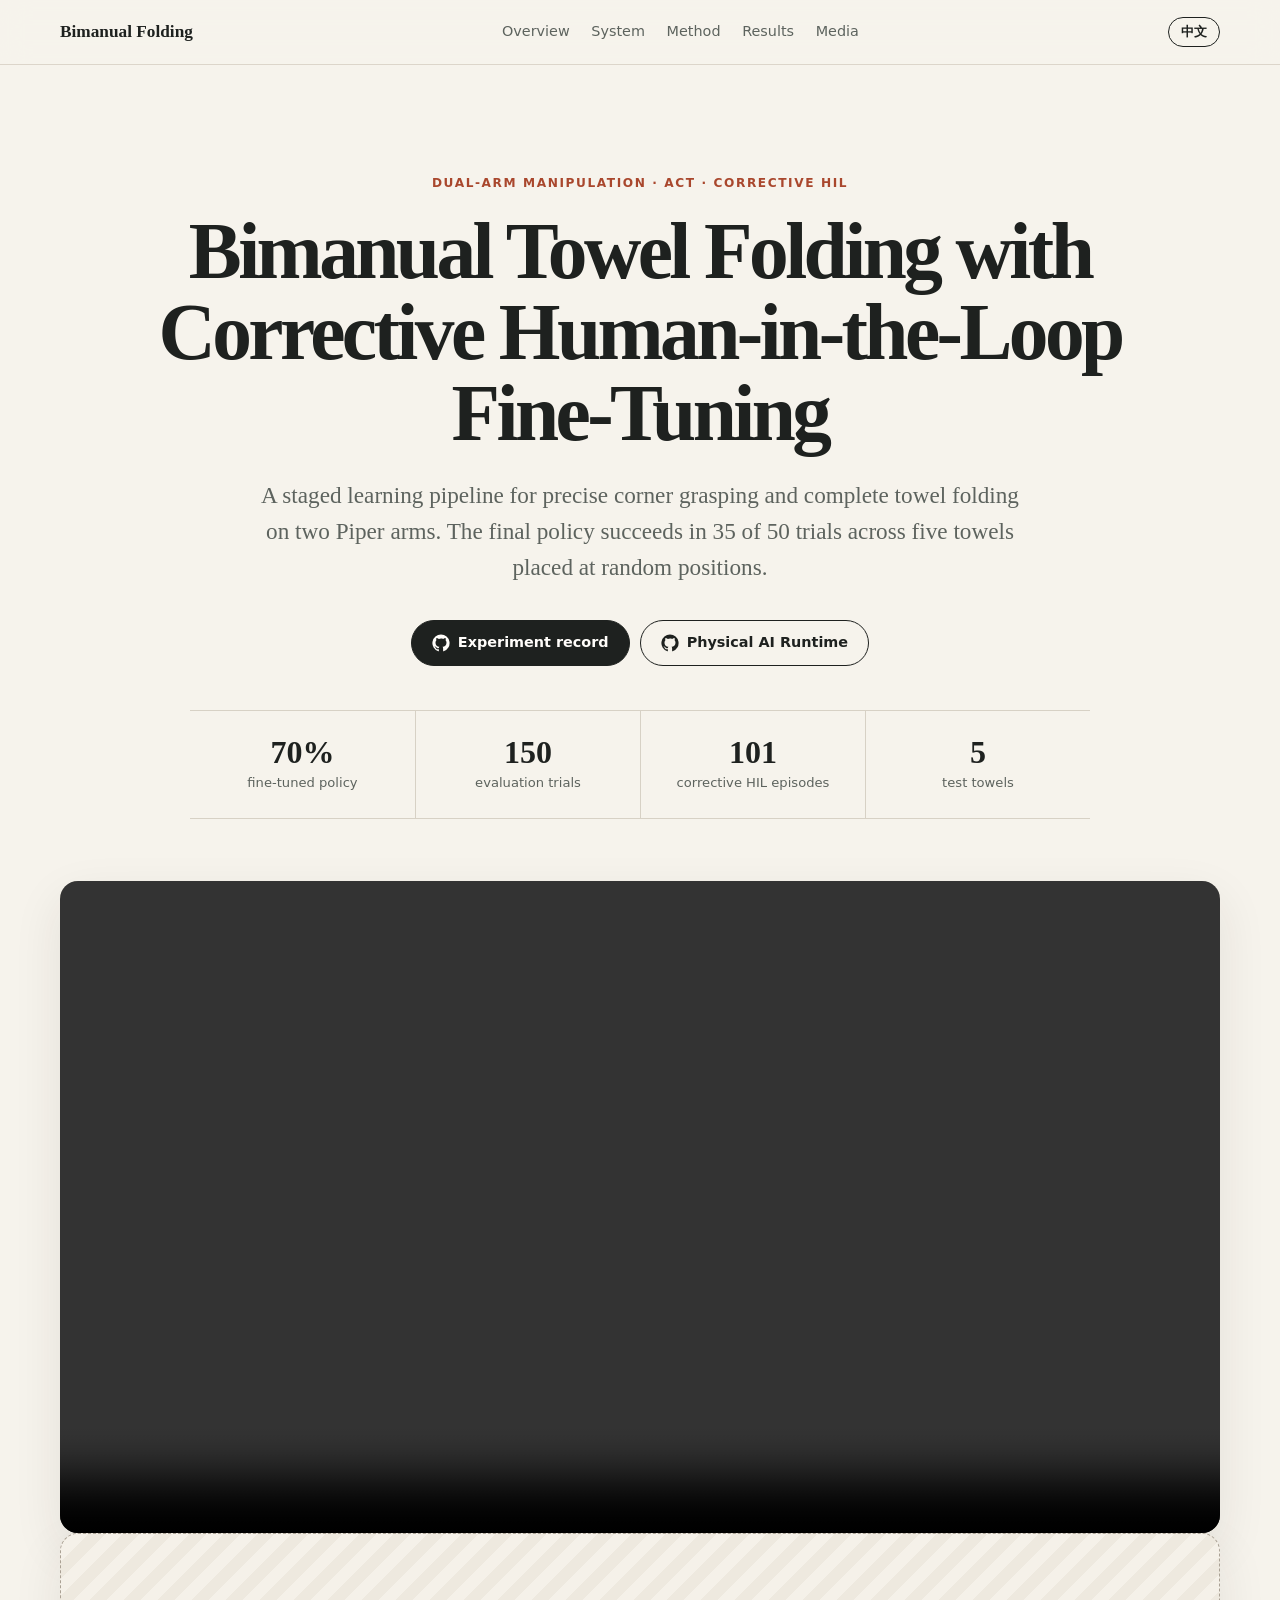
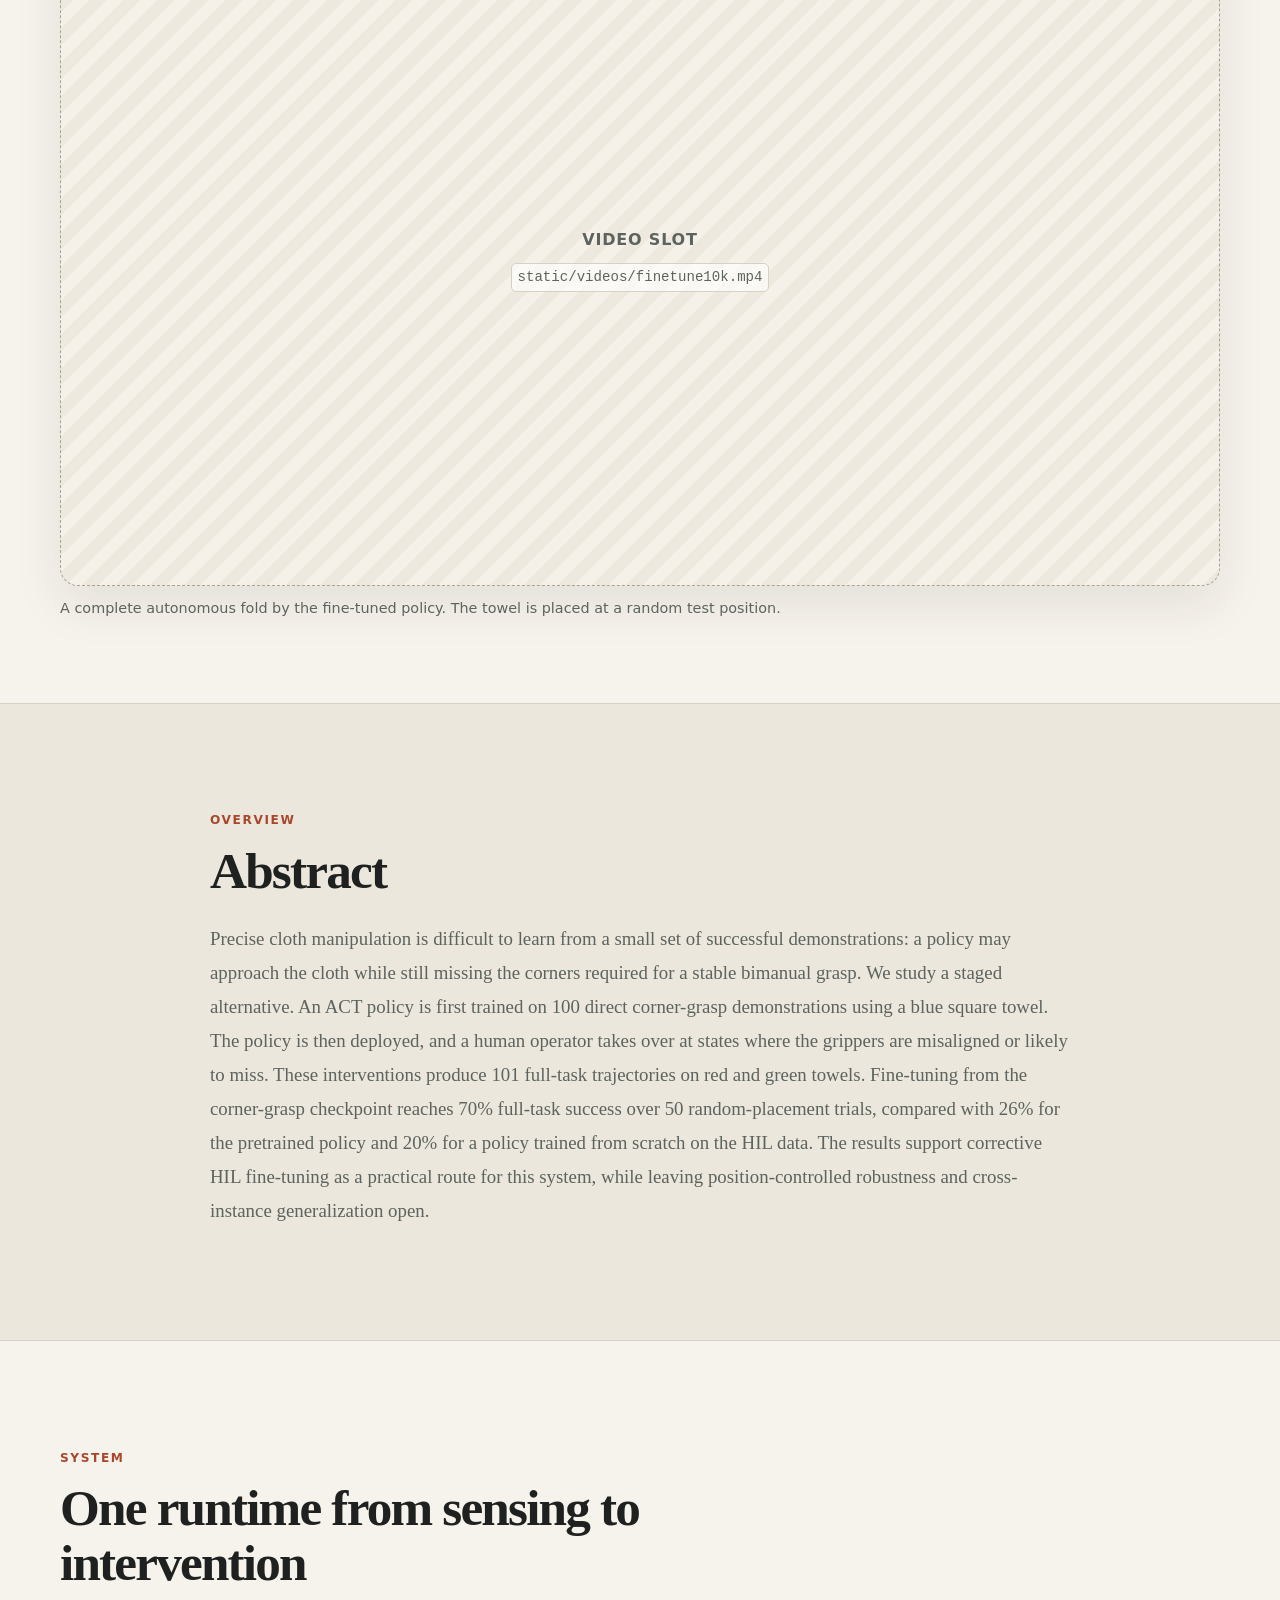
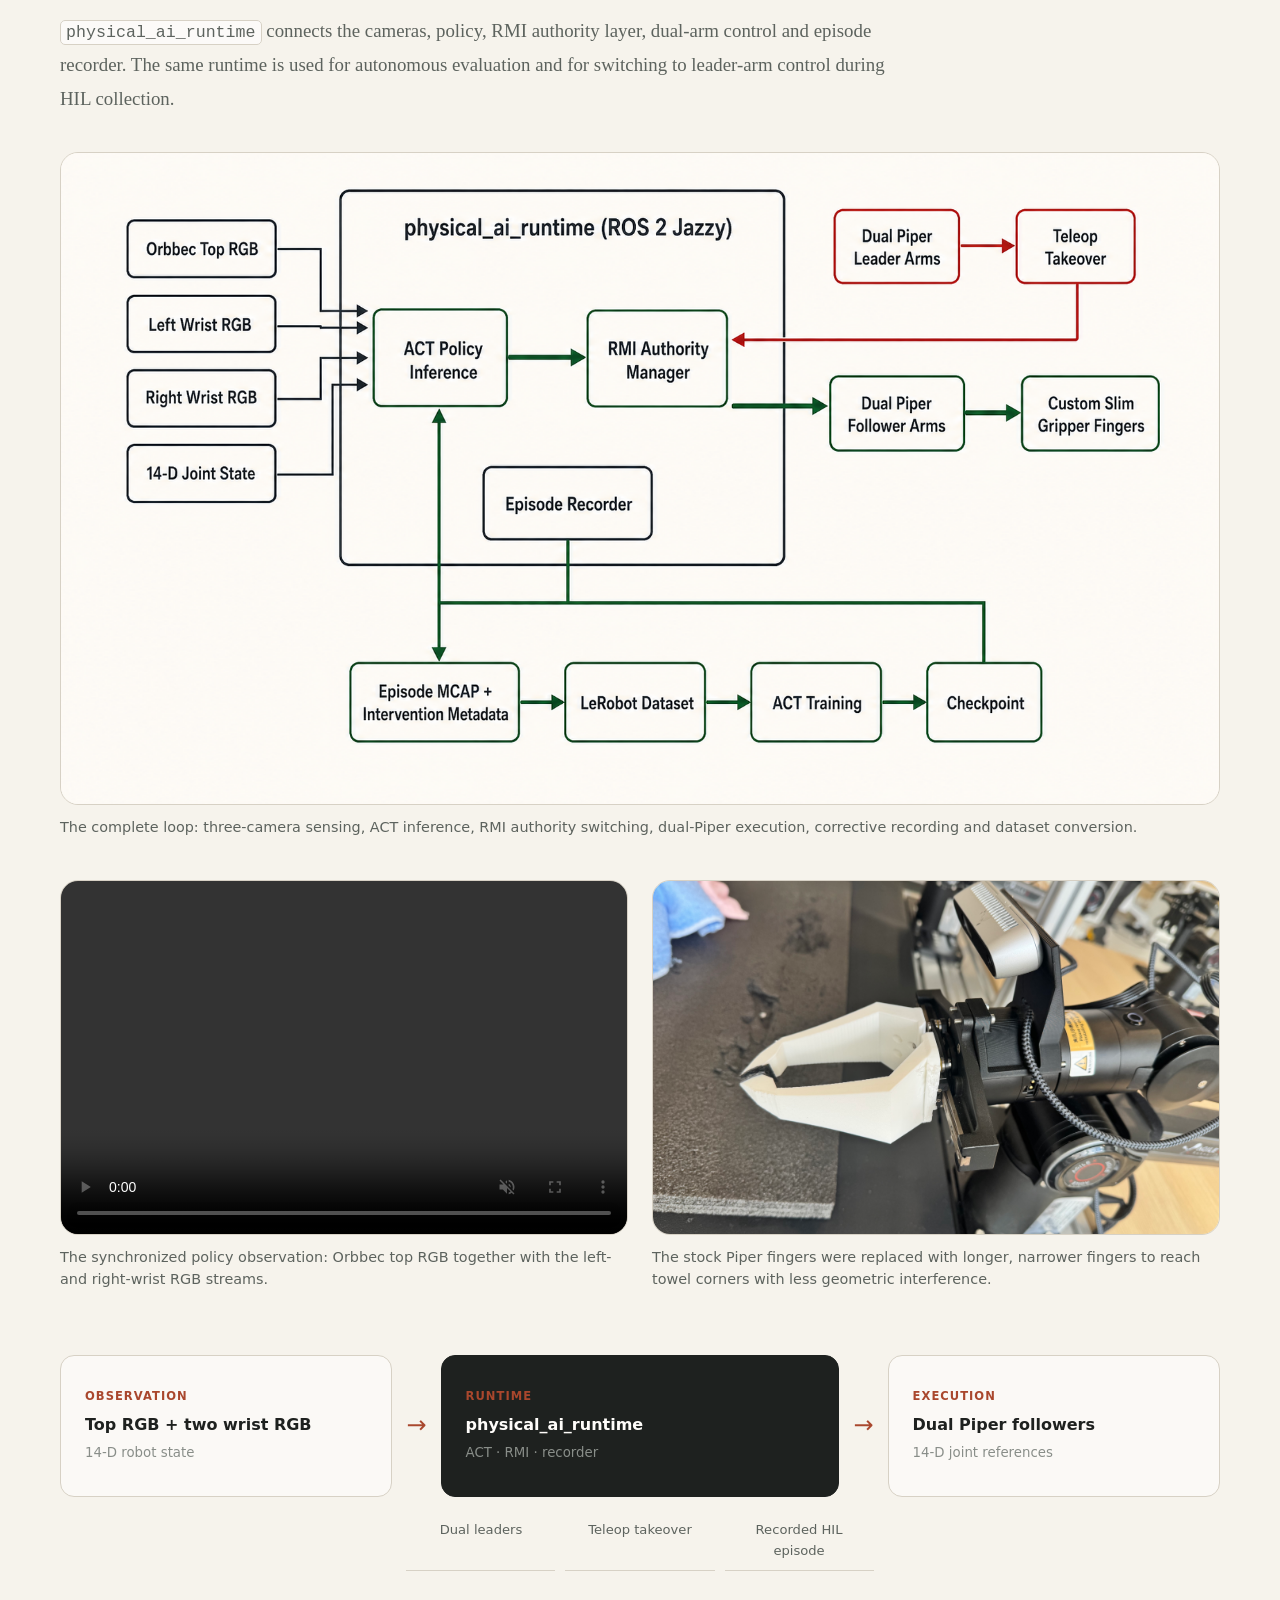
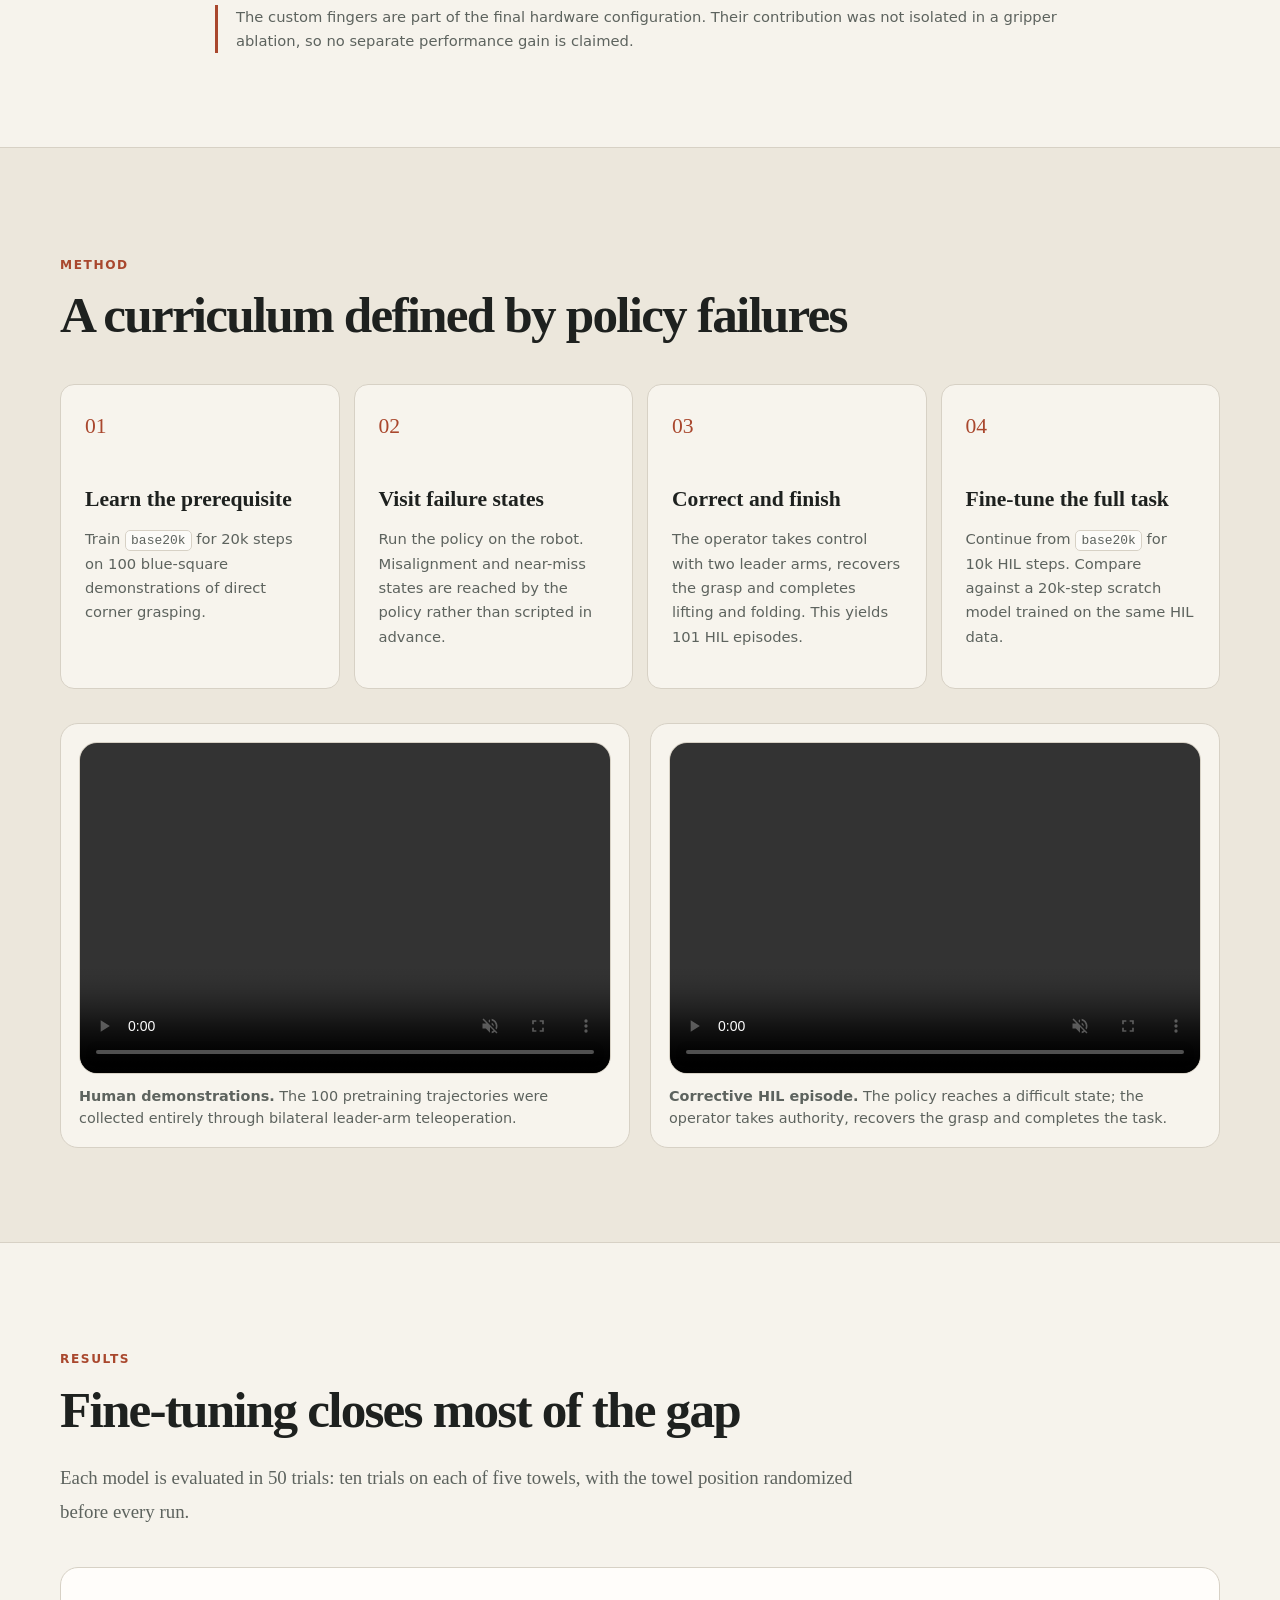
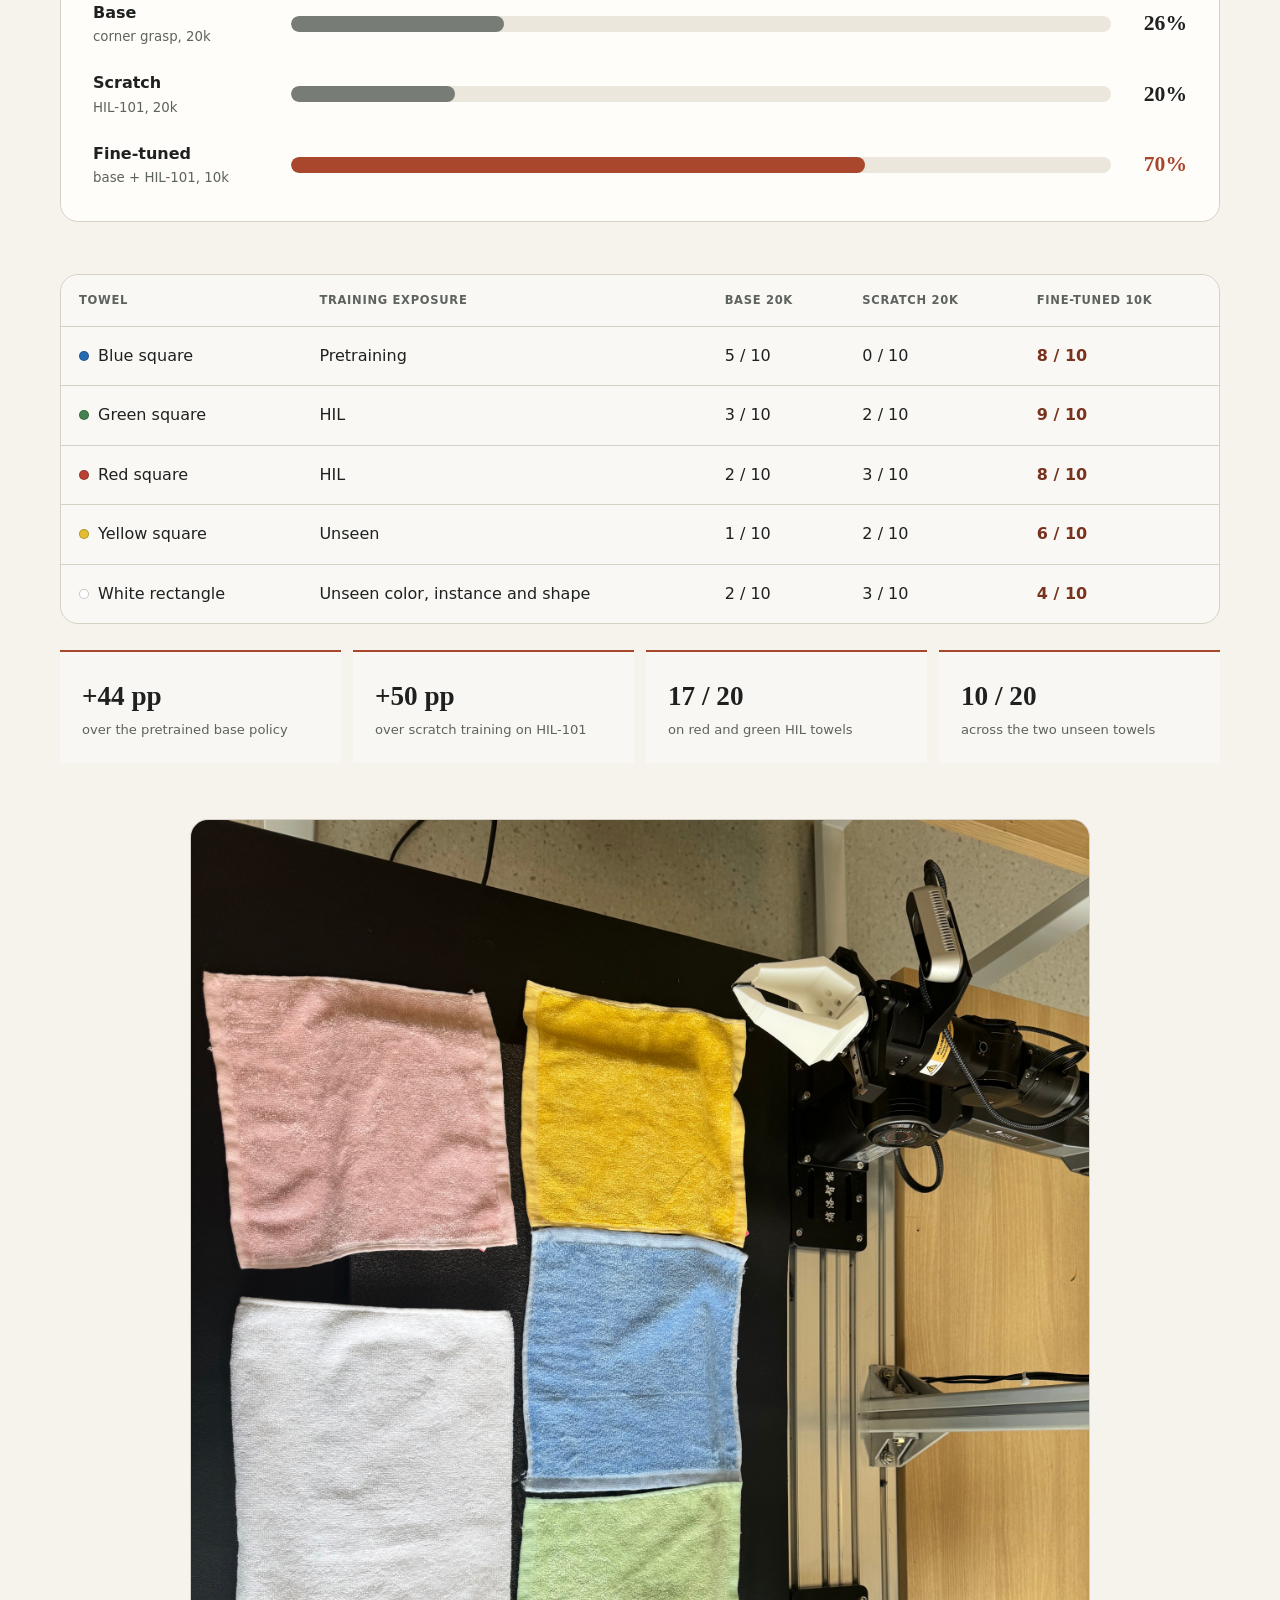
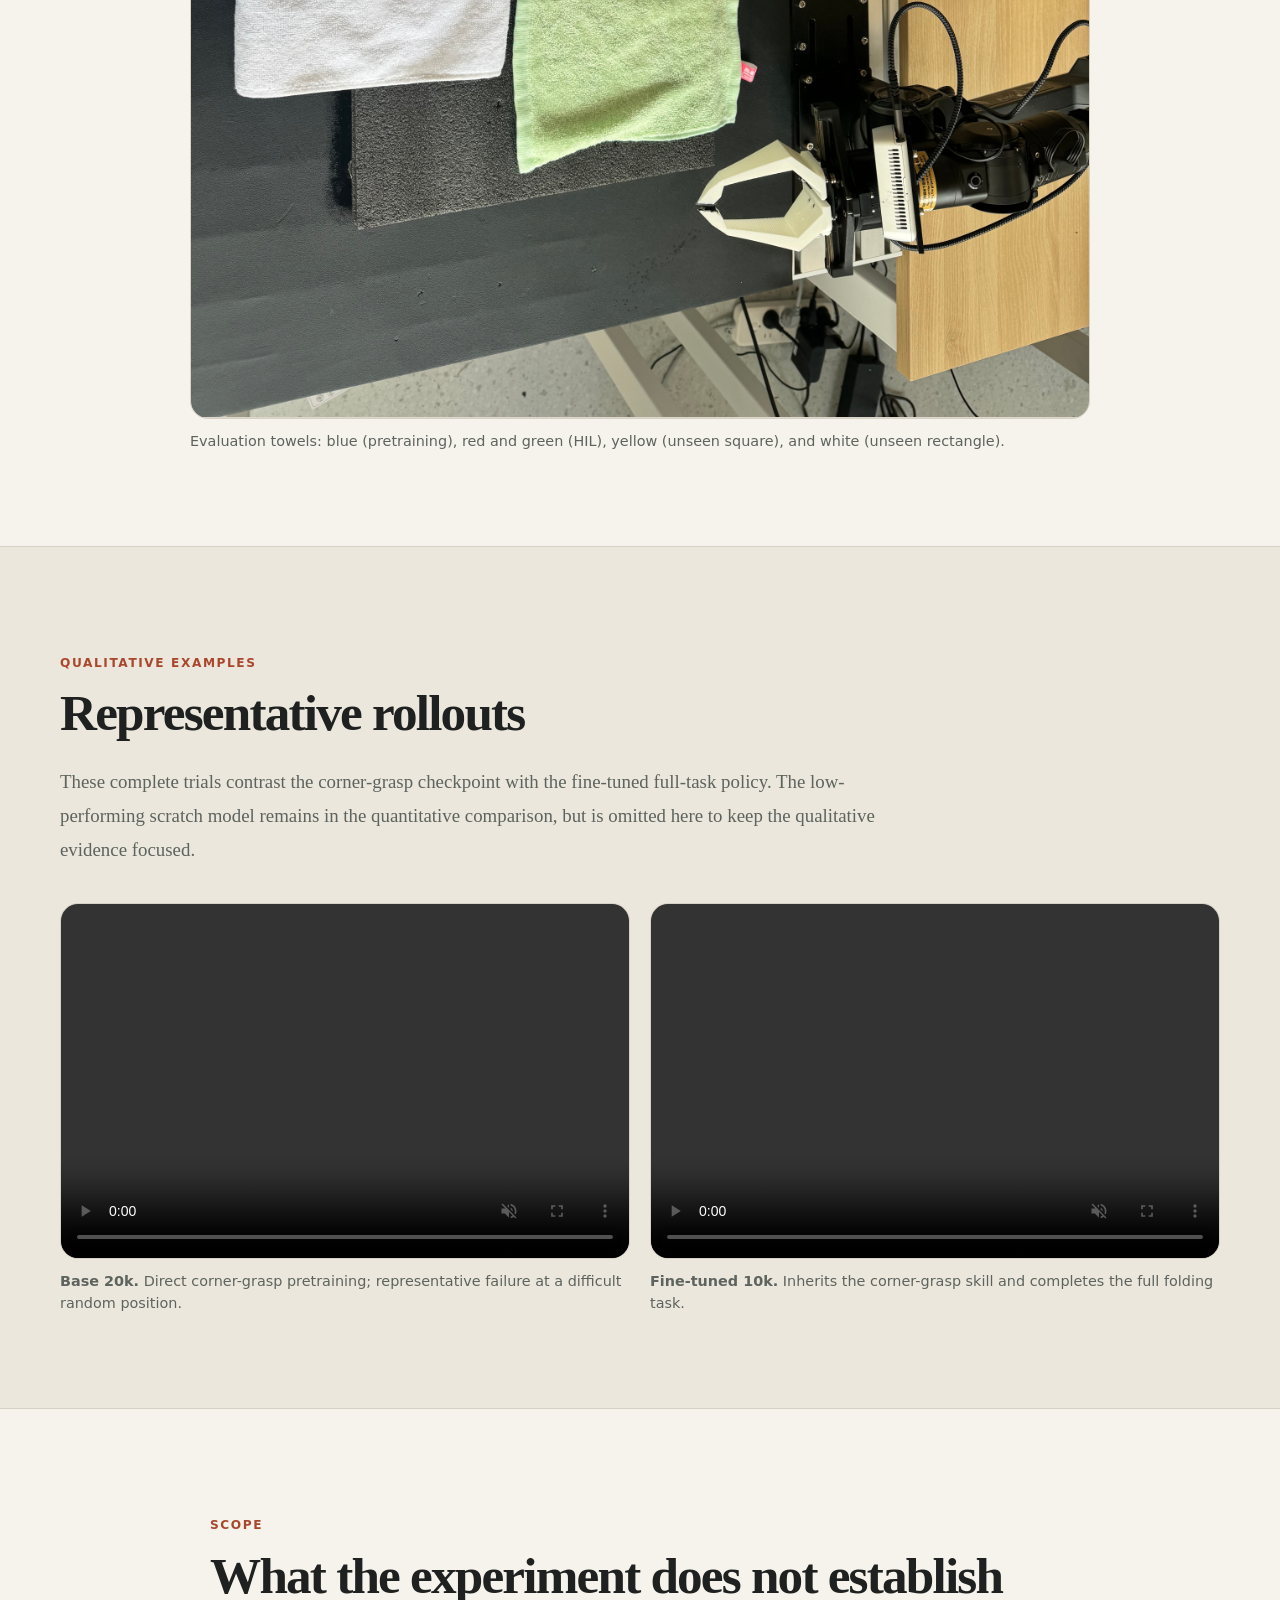
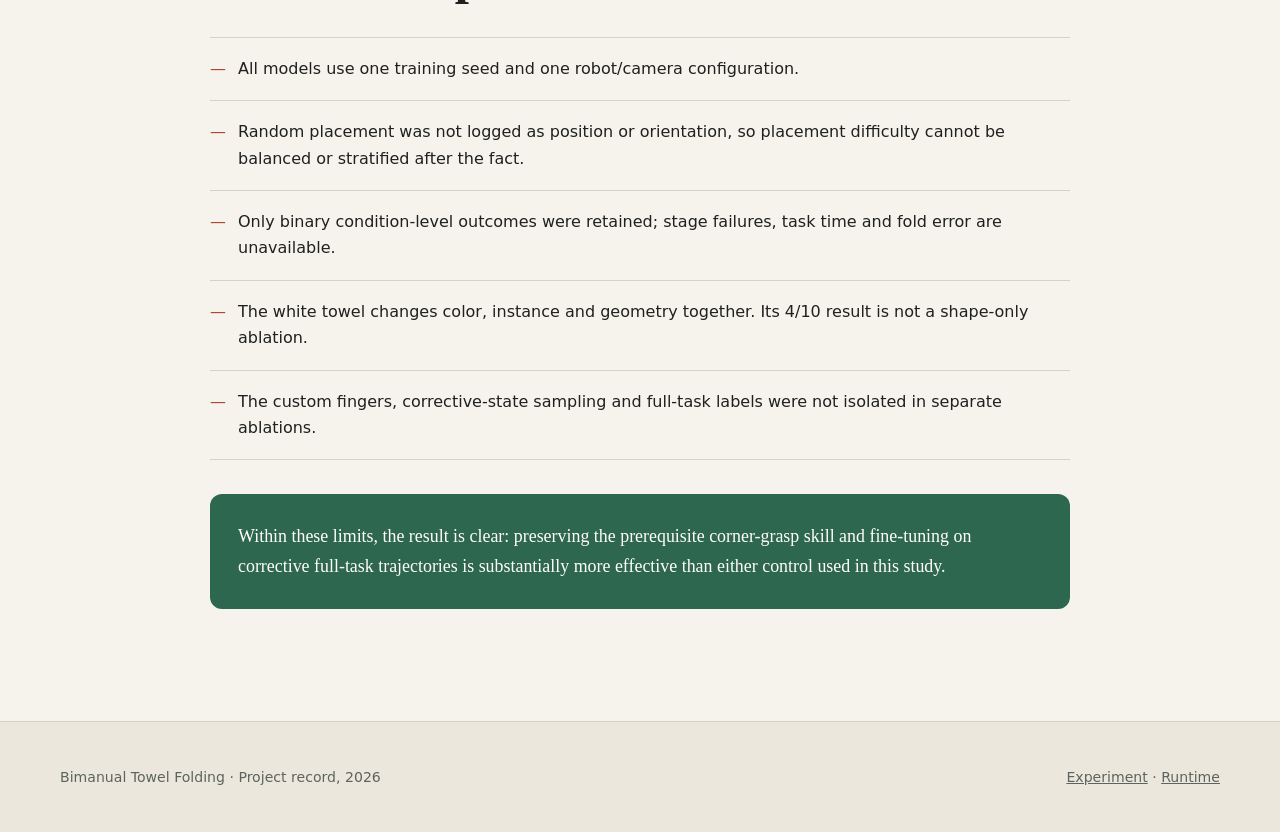
==== index.html @ 4619b837 "feat: publish bilingual bimanual folding project page" ====
<!doctype html>
<html lang="en">
<head>
  <meta charset="utf-8">
  <meta name="viewport" content="width=device-width, initial-scale=1">
  <title>Bimanual Towel Folding with Corrective HIL Fine-Tuning</title>
  <meta name="description" content="A dual-Piper towel-folding system that combines ACT corner-grasp pretraining with corrective human-in-the-loop fine-tuning.">
  <meta name="keywords" content="bimanual manipulation, towel folding, ACT, imitation learning, human-in-the-loop, robotics">
  <meta name="author" content="Bimanual Folding Project">
  <meta name="theme-color" content="#f5f2eb">
  <meta property="og:type" content="website">
  <meta property="og:title" content="Bimanual Towel Folding with Corrective HIL Fine-Tuning">
  <meta property="og:description" content="From corner-grasp pretraining to corrective HIL fine-tuning on a dual-Piper robot system.">
  <meta property="og:url" content="https://dream25851.github.io/Bimanual_Folding/">
  <meta property="og:image" content="https://dream25851.github.io/Bimanual_Folding/static/images/runtime_architecture.png">
  <meta name="twitter:card" content="summary_large_image">
  <link rel="stylesheet" href="static/css/index.css">
  <script defer src="static/js/index.js"></script>
</head>
<body>
  <header class="site-header">
    <nav class="nav-shell" aria-label="Main navigation">
      <a class="wordmark" href="#top">Bimanual Folding</a>
      <div class="nav-links">
        <a href="#overview">Overview</a>
        <a href="#system">System</a>
        <a href="#method">Method</a>
        <a href="#results">Results</a>
        <a href="#media">Media</a>
      </div>
      <a class="language-switch" href="zh.html" lang="zh-CN" aria-label="切换到中文版">中文</a>
    </nav>
  </header>

  <main id="top">
    <section class="hero section-shell">
      <div class="eyebrow">Dual-arm manipulation · ACT · Corrective HIL</div>
      <h1>Bimanual Towel Folding with Corrective Human-in-the-Loop Fine-Tuning</h1>
      <p class="hero-lede">
        A staged learning pipeline for precise corner grasping and complete towel folding on two Piper arms.
        The final policy succeeds in 35 of 50 trials across five towels placed at random positions.
      </p>
      <div class="hero-actions">
        <a class="button primary" href="https://github.com/dream25851/ACT" target="_blank" rel="noreferrer"><svg class="github-icon" viewBox="0 0 24 24" aria-hidden="true"><path d="M12 .7a11.5 11.5 0 0 0-3.64 22.4c.58.1.79-.25.79-.56v-2.22c-3.22.7-3.9-1.37-3.9-1.37-.53-1.34-1.29-1.7-1.29-1.7-1.05-.72.08-.71.08-.71 1.17.08 1.78 1.2 1.78 1.2 1.04 1.78 2.72 1.27 3.38.97.1-.75.4-1.27.74-1.56-2.57-.29-5.27-1.28-5.27-5.68 0-1.26.45-2.28 1.19-3.09-.12-.29-.52-1.46.11-3.05 0 0 .97-.31 3.16 1.18A10.9 10.9 0 0 1 12 6.12c.98 0 1.94.13 2.85.38 2.2-1.49 3.16-1.18 3.16-1.18.63 1.59.23 2.76.11 3.05.74.81 1.19 1.83 1.19 3.09 0 4.41-2.71 5.38-5.29 5.67.42.36.79 1.06.79 2.14v3.27c0 .31.21.67.8.56A11.5 11.5 0 0 0 12 .7Z"/></svg>Experiment record</a>
        <a class="button secondary" href="https://github.com/dream25851/physical_ai_runtime" target="_blank" rel="noreferrer"><svg class="github-icon" viewBox="0 0 24 24" aria-hidden="true"><path d="M12 .7a11.5 11.5 0 0 0-3.64 22.4c.58.1.79-.25.79-.56v-2.22c-3.22.7-3.9-1.37-3.9-1.37-.53-1.34-1.29-1.7-1.29-1.7-1.05-.72.08-.71.08-.71 1.17.08 1.78 1.2 1.78 1.2 1.04 1.78 2.72 1.27 3.38.97.1-.75.4-1.27.74-1.56-2.57-.29-5.27-1.28-5.27-5.68 0-1.26.45-2.28 1.19-3.09-.12-.29-.52-1.46.11-3.05 0 0 .97-.31 3.16 1.18A10.9 10.9 0 0 1 12 6.12c.98 0 1.94.13 2.85.38 2.2-1.49 3.16-1.18 3.16-1.18.63 1.59.23 2.76.11 3.05.74.81 1.19 1.83 1.19 3.09 0 4.41-2.71 5.38-5.29 5.67.42.36.79 1.06.79 2.14v3.27c0 .31.21.67.8.56A11.5 11.5 0 0 0 12 .7Z"/></svg>Physical AI Runtime</a>
      </div>
      <div class="headline-metrics" aria-label="Headline results">
        <div class="metric"><strong>70%</strong><span>fine-tuned policy</span></div>
        <div class="metric"><strong>150</strong><span>evaluation trials</span></div>
        <div class="metric"><strong>101</strong><span>corrective HIL episodes</span></div>
        <div class="metric"><strong>5</strong><span>test towels</span></div>
      </div>
    </section>

    <section class="wide-media section-shell" aria-label="Project teaser video">
      <video class="asset-media" controls muted loop playsinline preload="metadata" data-fallback="finetune-fallback">
        <source src="static/videos/finetune10k.mp4" type="video/mp4">
      </video>
      <div class="asset-fallback" id="finetune-fallback" hidden>
        <span>Video slot</span>
        <code>static/videos/finetune10k.mp4</code>
      </div>
      <p class="media-caption">A complete autonomous fold by the fine-tuned policy. The towel is placed at a random test position.</p>
    </section>

    <section class="paper-section muted" id="overview">
      <div class="section-shell narrow">
        <p class="section-kicker">Overview</p>
        <h2>Abstract</h2>
        <p class="abstract">
          Precise cloth manipulation is difficult to learn from a small set of successful demonstrations: a policy may approach the cloth while still missing the corners required for a stable bimanual grasp. We study a staged alternative. An ACT policy is first trained on 100 direct corner-grasp demonstrations using a blue square towel. The policy is then deployed, and a human operator takes over at states where the grippers are misaligned or likely to miss. These interventions produce 101 full-task trajectories on red and green towels. Fine-tuning from the corner-grasp checkpoint reaches 70% full-task success over 50 random-placement trials, compared with 26% for the pretrained policy and 20% for a policy trained from scratch on the HIL data. The results support corrective HIL fine-tuning as a practical route for this system, while leaving position-controlled robustness and cross-instance generalization open.
        </p>
      </div>
    </section>

    <section class="paper-section" id="system">
      <div class="section-shell">
        <p class="section-kicker">System</p>
        <h2>One runtime from sensing to intervention</h2>
        <p class="section-intro">
          <code>physical_ai_runtime</code> connects the cameras, policy, RMI authority layer, dual-arm control and episode recorder. The same runtime is used for autonomous evaluation and for switching to leader-arm control during HIL collection.
        </p>

        <figure class="media-panel architecture-figure">
          <div class="asset-frame architecture-frame">
            <img class="asset-media" src="static/images/runtime_architecture.png" alt="Architecture of physical_ai_runtime, corrective teleoperation and the training loop" loading="lazy" data-fallback="architecture-fallback">
            <div class="asset-fallback" id="architecture-fallback" hidden><span>Architecture figure slot</span><code>static/images/runtime_architecture.png</code></div>
          </div>
          <figcaption>The complete loop: three-camera sensing, ACT inference, RMI authority switching, dual-Piper execution, corrective recording and dataset conversion.</figcaption>
        </figure>

        <div class="system-grid">
          <figure class="media-panel">
            <div class="asset-frame video-frame">
              <video class="asset-media" controls muted playsinline preload="metadata" data-fallback="cameras-fallback">
                <source src="static/videos/three_camera_inputs.mp4" type="video/mp4">
              </video>
              <div class="asset-fallback" id="cameras-fallback" hidden><span>Video slot</span><code>static/videos/three_camera_inputs.mp4</code></div>
            </div>
            <figcaption>The synchronized policy observation: Orbbec top RGB together with the left- and right-wrist RGB streams.</figcaption>
          </figure>
          <figure class="media-panel">
            <div class="asset-frame image-frame">
              <img class="asset-media" src="static/images/slim_gripper.jpg" alt="Custom elongated slim gripper fingers on the Piper robot" loading="lazy" data-fallback="gripper-fallback">
              <div class="asset-fallback" id="gripper-fallback" hidden><span>Image slot</span><code>static/images/slim_gripper.jpg</code></div>
            </div>
            <figcaption>The stock Piper fingers were replaced with longer, narrower fingers to reach towel corners with less geometric interference.</figcaption>
          </figure>
        </div>

        <div class="architecture" aria-label="System architecture">
          <div class="arch-node">
            <span class="arch-label">Observation</span>
            <strong>Top RGB + two wrist RGB</strong>
            <small>14-D robot state</small>
          </div>
          <div class="arch-arrow" aria-hidden="true">→</div>
          <div class="arch-node emphasized">
            <span class="arch-label">Runtime</span>
            <strong>physical_ai_runtime</strong>
            <small>ACT · RMI · recorder</small>
          </div>
          <div class="arch-arrow" aria-hidden="true">→</div>
          <div class="arch-node">
            <span class="arch-label">Execution</span>
            <strong>Dual Piper followers</strong>
            <small>14-D joint references</small>
          </div>
          <div class="arch-branch">
            <span>Dual leaders</span><span>Teleop takeover</span><span>Recorded HIL episode</span>
          </div>
        </div>

        <p class="evidence-note">
          The custom fingers are part of the final hardware configuration. Their contribution was not isolated in a gripper ablation, so no separate performance gain is claimed.
        </p>
      </div>
    </section>

    <section class="paper-section muted" id="method">
      <div class="section-shell">
        <p class="section-kicker">Method</p>
        <h2>A curriculum defined by policy failures</h2>
        <div class="method-steps">
          <article class="method-card">
            <span class="step-number">01</span>
            <h3>Learn the prerequisite</h3>
            <p>Train <code>base20k</code> for 20k steps on 100 blue-square demonstrations of direct corner grasping.</p>
          </article>
          <article class="method-card">
            <span class="step-number">02</span>
            <h3>Visit failure states</h3>
            <p>Run the policy on the robot. Misalignment and near-miss states are reached by the policy rather than scripted in advance.</p>
          </article>
          <article class="method-card">
            <span class="step-number">03</span>
            <h3>Correct and finish</h3>
            <p>The operator takes control with two leader arms, recovers the grasp and completes lifting and folding. This yields 101 HIL episodes.</p>
          </article>
          <article class="method-card">
            <span class="step-number">04</span>
            <h3>Fine-tune the full task</h3>
            <p>Continue from <code>base20k</code> for 10k HIL steps. Compare against a 20k-step scratch model trained on the same HIL data.</p>
          </article>
        </div>

        <div class="method-media-grid">
          <figure class="media-panel method-media-card">
            <div class="asset-frame video-frame">
              <video class="asset-media" controls muted playsinline preload="metadata" data-fallback="teleop-fallback">
                <source src="static/videos/pretraining_teleop.mp4" type="video/mp4">
              </video>
              <div class="asset-fallback" id="teleop-fallback" hidden><span>Video slot</span><code>static/videos/pretraining_teleop.mp4</code></div>
            </div>
            <figcaption><strong>Human demonstrations.</strong> The 100 pretraining trajectories were collected entirely through bilateral leader-arm teleoperation.</figcaption>
          </figure>
          <figure class="media-panel method-media-card">
            <div class="asset-frame video-frame">
              <video class="asset-media" controls muted playsinline preload="metadata" data-fallback="hil-fallback">
                <source src="static/videos/policy_hil_takeover.mp4" type="video/mp4">
              </video>
              <div class="asset-fallback" id="hil-fallback" hidden><span>Video slot</span><code>static/videos/policy_hil_takeover.mp4</code></div>
            </div>
            <figcaption><strong>Corrective HIL episode.</strong> The policy reaches a difficult state; the operator takes authority, recovers the grasp and completes the task.</figcaption>
          </figure>
        </div>
      </div>
    </section>

    <section class="paper-section" id="results">
      <div class="section-shell">
        <p class="section-kicker">Results</p>
        <h2>Fine-tuning closes most of the gap</h2>
        <p class="section-intro">Each model is evaluated in 50 trials: ten trials on each of five towels, with the towel position randomized before every run.</p>

        <div class="score-chart" role="img" aria-label="Full-task success rates: base 26 percent, scratch HIL 20 percent, fine-tuned 70 percent">
          <div class="score-row">
            <div class="score-name"><strong>Base</strong><small>corner grasp, 20k</small></div>
            <div class="score-track"><span style="width:26%"></span></div>
            <div class="score-value">26%</div>
          </div>
          <div class="score-row">
            <div class="score-name"><strong>Scratch</strong><small>HIL-101, 20k</small></div>
            <div class="score-track"><span style="width:20%"></span></div>
            <div class="score-value">20%</div>
          </div>
          <div class="score-row highlight">
            <div class="score-name"><strong>Fine-tuned</strong><small>base + HIL-101, 10k</small></div>
            <div class="score-track"><span style="width:70%"></span></div>
            <div class="score-value">70%</div>
          </div>
        </div>

        <div class="table-wrap">
          <table>
            <thead>
              <tr><th>Towel</th><th>Training exposure</th><th>Base 20k</th><th>Scratch 20k</th><th>Fine-tuned 10k</th></tr>
            </thead>
            <tbody>
              <tr><td><span class="swatch blue"></span>Blue square</td><td>Pretraining</td><td>5 / 10</td><td>0 / 10</td><td class="best">8 / 10</td></tr>
              <tr><td><span class="swatch green"></span>Green square</td><td>HIL</td><td>3 / 10</td><td>2 / 10</td><td class="best">9 / 10</td></tr>
              <tr><td><span class="swatch red"></span>Red square</td><td>HIL</td><td>2 / 10</td><td>3 / 10</td><td class="best">8 / 10</td></tr>
              <tr><td><span class="swatch yellow"></span>Yellow square</td><td>Unseen</td><td>1 / 10</td><td>2 / 10</td><td class="best">6 / 10</td></tr>
              <tr><td><span class="swatch white"></span>White rectangle</td><td>Unseen color, instance and shape</td><td>2 / 10</td><td>3 / 10</td><td class="best">4 / 10</td></tr>
            </tbody>
          </table>
        </div>

        <div class="result-notes">
          <article><strong>+44 pp</strong><span>over the pretrained base policy</span></article>
          <article><strong>+50 pp</strong><span>over scratch training on HIL-101</span></article>
          <article><strong>17 / 20</strong><span>on red and green HIL towels</span></article>
          <article><strong>10 / 20</strong><span>across the two unseen towels</span></article>
        </div>

        <figure class="media-panel towel-panel">
          <div class="asset-frame image-frame">
            <img class="asset-media" src="static/images/towel_set.jpg" alt="The five towels used for evaluation" loading="lazy" data-fallback="towels-fallback">
            <div class="asset-fallback" id="towels-fallback" hidden><span>Image slot</span><code>static/images/towel_set.jpg</code></div>
          </div>
          <figcaption>Evaluation towels: blue (pretraining), red and green (HIL), yellow (unseen square), and white (unseen rectangle).</figcaption>
        </figure>
      </div>
    </section>

    <section class="paper-section muted" id="media">
      <div class="section-shell">
        <p class="section-kicker">Qualitative examples</p>
        <h2>Representative rollouts</h2>
        <p class="section-intro">These complete trials contrast the corner-grasp checkpoint with the fine-tuned full-task policy. The low-performing scratch model remains in the quantitative comparison, but is omitted here to keep the qualitative evidence focused.</p>
        <div class="video-grid">
          <figure class="media-panel">
            <div class="asset-frame video-frame">
              <video class="asset-media" controls muted playsinline preload="metadata" data-fallback="base-fallback">
                <source src="static/videos/base20k.mp4" type="video/mp4">
              </video>
              <div class="asset-fallback" id="base-fallback" hidden><span>Video slot</span><code>static/videos/base20k.mp4</code></div>
            </div>
            <figcaption><strong>Base 20k.</strong> Direct corner-grasp pretraining; representative failure at a difficult random position.</figcaption>
          </figure>
          <figure class="media-panel">
            <div class="asset-frame video-frame">
              <video class="asset-media" controls muted playsinline preload="metadata" data-fallback="fine-fallback">
                <source src="static/videos/finetune10k.mp4" type="video/mp4">
              </video>
              <div class="asset-fallback" id="fine-fallback" hidden><span>Video slot</span><code>static/videos/finetune10k.mp4</code></div>
            </div>
            <figcaption><strong>Fine-tuned 10k.</strong> Inherits the corner-grasp skill and completes the full folding task.</figcaption>
          </figure>
        </div>
      </div>
    </section>

    <section class="paper-section" id="limitations">
      <div class="section-shell narrow">
        <p class="section-kicker">Scope</p>
        <h2>What the experiment does not establish</h2>
        <ul class="limitations-list">
          <li>All models use one training seed and one robot/camera configuration.</li>
          <li>Random placement was not logged as position or orientation, so placement difficulty cannot be balanced or stratified after the fact.</li>
          <li>Only binary condition-level outcomes were retained; stage failures, task time and fold error are unavailable.</li>
          <li>The white towel changes color, instance and geometry together. Its 4/10 result is not a shape-only ablation.</li>
          <li>The custom fingers, corrective-state sampling and full-task labels were not isolated in separate ablations.</li>
        </ul>
        <p class="closing-statement">Within these limits, the result is clear: preserving the prerequisite corner-grasp skill and fine-tuning on corrective full-task trajectories is substantially more effective than either control used in this study.</p>
      </div>
    </section>
  </main>

  <footer>
    <div class="section-shell footer-inner">
      <span>Bimanual Towel Folding · Project record, 2026</span>
      <span><a href="https://github.com/dream25851/ACT">Experiment</a> · <a href="https://github.com/dream25851/physical_ai_runtime">Runtime</a></span>
    </div>
  </footer>
</body>
</html>
---- static/css/index.css ----
:root {
  --paper: #f6f3ec;
  --paper-deep: #ece7dc;
  --ink: #1e211f;
  --muted: #5d635e;
  --line: #d7d1c5;
  --accent: #a9472d;
  --accent-dark: #78331f;
  --green: #2e6750;
  --white: #fffdfa;
  --shadow: 0 18px 50px rgba(43, 38, 30, 0.09);
  --radius: 18px;
  --max-width: 1160px;
}

* {
  box-sizing: border-box;
}

html {
  scroll-behavior: smooth;
}

body {
  margin: 0;
  color: var(--ink);
  background: var(--paper);
  font-family: Inter, ui-sans-serif, system-ui, -apple-system, BlinkMacSystemFont, "Segoe UI", sans-serif;
  font-size: 16px;
  line-height: 1.65;
  -webkit-font-smoothing: antialiased;
}

a {
  color: inherit;
}

code {
  padding: 0.12rem 0.32rem;
  border: 1px solid var(--line);
  border-radius: 5px;
  background: rgba(255, 255, 255, 0.65);
  font-family: "SFMono-Regular", Consolas, "Liberation Mono", monospace;
  font-size: 0.88em;
}

.section-shell {
  width: min(calc(100% - 40px), var(--max-width));
  margin: 0 auto;
}

.narrow {
  max-width: 860px;
}

.site-header {
  position: sticky;
  top: 0;
  z-index: 20;
  border-bottom: 1px solid rgba(215, 209, 197, 0.85);
  background: rgba(246, 243, 236, 0.92);
  backdrop-filter: blur(14px);
}

.nav-shell {
  width: min(calc(100% - 40px), var(--max-width));
  min-height: 64px;
  margin: 0 auto;
  display: flex;
  align-items: center;
  justify-content: space-between;
  gap: 2rem;
}

.wordmark {
  font-family: Georgia, "Times New Roman", serif;
  font-size: 1.08rem;
  font-weight: 700;
  text-decoration: none;
}

.nav-links {
  display: flex;
  gap: 1.35rem;
  color: var(--muted);
  font-size: 0.9rem;
}

.nav-links a {
  text-decoration: none;
}

.nav-links a:hover {
  color: var(--accent);
}

.language-switch {
  padding: 5px 12px;
  border: 1px solid var(--ink);
  border-radius: 999px;
  font-size: 0.82rem;
  font-weight: 750;
  line-height: 1.4;
  text-decoration: none;
}

.language-switch:hover {
  color: var(--white);
  background: var(--ink);
}

.hero {
  padding: 108px 0 62px;
  text-align: center;
}

.eyebrow,
.section-kicker {
  color: var(--accent);
  font-size: 0.76rem;
  font-weight: 800;
  letter-spacing: 0.13em;
  text-transform: uppercase;
}

.hero h1 {
  max-width: 980px;
  margin: 18px auto 24px;
  font-family: Georgia, "Times New Roman", serif;
  font-size: clamp(2.5rem, 6.2vw, 5.25rem);
  font-weight: 600;
  letter-spacing: -0.045em;
  line-height: 1.02;
}

.hero-lede {
  max-width: 780px;
  margin: 0 auto;
  color: var(--muted);
  font-family: Georgia, "Times New Roman", serif;
  font-size: clamp(1.13rem, 2.2vw, 1.45rem);
  line-height: 1.55;
}

.hero-actions {
  margin: 34px 0 44px;
  display: flex;
  justify-content: center;
  flex-wrap: wrap;
  gap: 10px;
}

.button {
  display: inline-flex;
  align-items: center;
  justify-content: center;
  min-height: 46px;
  padding: 0 20px;
  border: 1px solid var(--ink);
  border-radius: 999px;
  font-size: 0.9rem;
  font-weight: 700;
  text-decoration: none;
  transition: transform 160ms ease, background 160ms ease;
}

.github-icon {
  width: 18px;
  height: 18px;
  margin-right: 8px;
  flex: 0 0 auto;
  fill: currentColor;
}

.button:hover {
  transform: translateY(-2px);
}

.button.primary {
  color: var(--white);
  background: var(--ink);
}

.button.secondary {
  background: transparent;
}

.headline-metrics {
  max-width: 900px;
  margin: 0 auto;
  display: grid;
  grid-template-columns: repeat(4, 1fr);
  border-top: 1px solid var(--line);
  border-bottom: 1px solid var(--line);
}

.metric {
  padding: 24px 12px;
  display: flex;
  flex-direction: column;
  gap: 2px;
}

.metric + .metric {
  border-left: 1px solid var(--line);
}

.metric strong {
  font-family: Georgia, "Times New Roman", serif;
  font-size: 2rem;
  line-height: 1.1;
}

.metric span {
  color: var(--muted);
  font-size: 0.82rem;
}

.wide-media {
  margin-bottom: 84px;
}

.wide-media video,
.wide-media .asset-fallback {
  width: 100%;
  aspect-ratio: 16 / 9;
  border-radius: var(--radius);
  box-shadow: var(--shadow);
}

.asset-media {
  display: block;
  max-width: 100%;
  background: #d8d2c6;
  object-fit: cover;
}

.asset-fallback {
  min-height: 260px;
  display: flex;
  flex-direction: column;
  align-items: center;
  justify-content: center;
  gap: 10px;
  border: 1px dashed #aaa194;
  color: var(--muted);
  background: repeating-linear-gradient(-45deg, #eee9df, #eee9df 12px, #f5f1e9 12px, #f5f1e9 24px);
  text-align: center;
}

.asset-fallback[hidden] {
  display: none;
}

.asset-fallback span {
  font-weight: 700;
  letter-spacing: 0.05em;
  text-transform: uppercase;
}

.media-caption,
figcaption {
  margin: 12px 0 0;
  color: var(--muted);
  font-size: 0.9rem;
  line-height: 1.5;
}

.paper-section {
  padding: 94px 0;
  scroll-margin-top: 64px;
}

.paper-section.muted {
  border-top: 1px solid var(--line);
  border-bottom: 1px solid var(--line);
  background: var(--paper-deep);
}

.paper-section h2 {
  max-width: 820px;
  margin: 10px 0 24px;
  font-family: Georgia, "Times New Roman", serif;
  font-size: clamp(2rem, 4vw, 3.25rem);
  font-weight: 600;
  letter-spacing: -0.035em;
  line-height: 1.08;
}

.paper-section h3 {
  margin: 0 0 10px;
  font-family: Georgia, "Times New Roman", serif;
  font-size: 1.35rem;
  line-height: 1.2;
}

.abstract,
.section-intro {
  color: var(--muted);
  font-family: Georgia, "Times New Roman", serif;
  font-size: 1.18rem;
  line-height: 1.8;
}

.section-intro {
  max-width: 840px;
  margin-bottom: 36px;
}

.system-grid {
  margin-top: 42px;
  display: grid;
  grid-template-columns: repeat(2, minmax(0, 1fr));
  gap: 24px;
}

.architecture-figure {
  margin-top: 42px;
}

.architecture-frame,
.architecture-frame img {
  width: 100%;
  aspect-ratio: 16 / 9;
}

.media-panel {
  margin: 0;
}

.asset-frame {
  position: relative;
  overflow: hidden;
  border: 1px solid var(--line);
  border-radius: var(--radius);
  background: #ddd6ca;
}

.image-frame,
.image-frame img,
.video-frame,
.video-frame video {
  width: 100%;
  aspect-ratio: 16 / 10;
}

.architecture {
  margin-top: 64px;
  display: grid;
  grid-template-columns: 1fr auto 1.2fr auto 1fr;
  align-items: center;
  gap: 14px;
}

.arch-node {
  min-height: 142px;
  padding: 24px;
  display: flex;
  flex-direction: column;
  justify-content: center;
  border: 1px solid var(--line);
  border-radius: 14px;
  background: rgba(255, 255, 255, 0.48);
}

.arch-node.emphasized {
  color: var(--white);
  border-color: var(--ink);
  background: var(--ink);
}

.arch-label {
  margin-bottom: 6px;
  color: var(--accent);
  font-size: 0.72rem;
  font-weight: 800;
  letter-spacing: 0.09em;
  text-transform: uppercase;
}

.arch-node strong {
  font-size: 1rem;
}

.arch-node small {
  margin-top: 4px;
  color: #898e89;
}

.arch-arrow {
  color: var(--accent);
  font-size: 1.5rem;
}

.arch-branch {
  grid-column: 2 / 5;
  display: grid;
  grid-template-columns: repeat(3, 1fr);
  gap: 10px;
  color: var(--muted);
  font-size: 0.82rem;
  text-align: center;
}

.arch-branch span {
  padding: 8px 12px;
  border-bottom: 1px solid var(--line);
}

.evidence-note {
  max-width: 850px;
  margin: 34px auto 0;
  padding-left: 18px;
  border-left: 3px solid var(--accent);
  color: var(--muted);
  font-size: 0.92rem;
}

.method-steps {
  margin-top: 42px;
  display: grid;
  grid-template-columns: repeat(4, minmax(0, 1fr));
  gap: 14px;
}

.method-card {
  min-height: 260px;
  padding: 24px;
  border: 1px solid var(--line);
  border-radius: 14px;
  background: rgba(255, 253, 250, 0.58);
}

.method-card p {
  color: var(--muted);
  font-size: 0.92rem;
}

.step-number {
  display: block;
  margin-bottom: 42px;
  color: var(--accent);
  font-family: Georgia, "Times New Roman", serif;
  font-size: 1.35rem;
}

.hil-media {
  margin-top: 34px;
  padding: 34px;
  display: grid;
  grid-template-columns: 0.8fr 1.2fr;
  align-items: center;
  gap: 34px;
  border-radius: var(--radius);
  color: var(--white);
  background: var(--ink);
}

.hil-media p {
  margin: 0;
  color: #c6c8c4;
}

.method-media-grid {
  margin-top: 34px;
  display: grid;
  grid-template-columns: repeat(2, minmax(0, 1fr));
  gap: 20px;
}

.method-media-card {
  padding: 18px;
  border: 1px solid var(--line);
  border-radius: var(--radius);
  background: rgba(255, 253, 250, 0.58);
}

.score-chart {
  margin: 38px 0 52px;
  padding: 32px;
  border: 1px solid var(--line);
  border-radius: var(--radius);
  background: var(--white);
}

.score-row {
  display: grid;
  grid-template-columns: 180px 1fr 58px;
  align-items: center;
  gap: 18px;
}

.score-row + .score-row {
  margin-top: 22px;
}

.score-name {
  display: flex;
  flex-direction: column;
}

.score-name small {
  color: var(--muted);
}

.score-track {
  height: 16px;
  overflow: hidden;
  border-radius: 999px;
  background: var(--paper-deep);
}

.score-track span {
  display: block;
  height: 100%;
  border-radius: inherit;
  background: #777c77;
}

.score-row.highlight .score-track span {
  background: var(--accent);
}

.score-row.highlight .score-value {
  color: var(--accent);
}

.score-value {
  font-family: Georgia, "Times New Roman", serif;
  font-size: 1.35rem;
  font-weight: 700;
  text-align: right;
}

.table-wrap {
  overflow-x: auto;
  border: 1px solid var(--line);
  border-radius: var(--radius);
}

table {
  width: 100%;
  min-width: 720px;
  border-collapse: collapse;
  background: rgba(255, 255, 255, 0.42);
}

th,
td {
  padding: 16px 18px;
  border-bottom: 1px solid var(--line);
  text-align: left;
}

th {
  color: var(--muted);
  font-size: 0.72rem;
  letter-spacing: 0.06em;
  text-transform: uppercase;
}

tbody tr:last-child td {
  border-bottom: 0;
}

td.best {
  color: var(--accent-dark);
  font-weight: 800;
}

.swatch {
  width: 10px;
  height: 10px;
  margin-right: 9px;
  display: inline-block;
  border: 1px solid rgba(0, 0, 0, 0.22);
  border-radius: 50%;
}

.swatch.blue { background: #2469b1; }
.swatch.green { background: #468151; }
.swatch.red { background: #b94234; }
.swatch.yellow { background: #e3bd31; }
.swatch.white { background: #fff; }

.result-notes {
  margin: 26px 0 56px;
  display: grid;
  grid-template-columns: repeat(4, 1fr);
  gap: 12px;
}

.result-notes article {
  padding: 22px;
  display: flex;
  flex-direction: column;
  border-top: 2px solid var(--accent);
  background: rgba(255, 255, 255, 0.34);
}

.result-notes strong {
  font-family: Georgia, "Times New Roman", serif;
  font-size: 1.7rem;
}

.result-notes span {
  color: var(--muted);
  font-size: 0.82rem;
}

.towel-panel {
  max-width: 900px;
  margin: 0 auto;
}

.towel-panel .image-frame,
.towel-panel .image-frame img {
  aspect-ratio: 3 / 4;
}

.video-grid {
  display: grid;
  grid-template-columns: repeat(2, minmax(0, 1fr));
  gap: 20px;
}

.limitations-list {
  margin: 34px 0;
  padding: 0;
  list-style: none;
}

.limitations-list li {
  padding: 18px 0 18px 28px;
  position: relative;
  border-top: 1px solid var(--line);
}

.limitations-list li::before {
  content: "—";
  position: absolute;
  left: 0;
  color: var(--accent);
}

.limitations-list li:last-child {
  border-bottom: 1px solid var(--line);
}

.closing-statement {
  padding: 28px;
  border-radius: 12px;
  color: var(--white);
  background: var(--green);
  font-family: Georgia, "Times New Roman", serif;
  font-size: 1.12rem;
}

footer {
  border-top: 1px solid var(--line);
  background: var(--paper-deep);
}

.footer-inner {
  min-height: 110px;
  display: flex;
  align-items: center;
  justify-content: space-between;
  gap: 24px;
  color: var(--muted);
  font-size: 0.88rem;
}

.footer-inner a:hover {
  color: var(--accent);
}

@media (max-width: 900px) {
  .method-steps,
  .result-notes {
    grid-template-columns: repeat(2, minmax(0, 1fr));
  }

  .video-grid {
    grid-template-columns: 1fr;
  }

  .method-media-grid {
    grid-template-columns: 1fr;
  }

  .video-grid .media-panel {
    max-width: 720px;
  }
}

@media (max-width: 720px) {
  .nav-shell {
    min-height: 58px;
  }

  .nav-links {
    display: none;
  }

  .hero {
    padding: 72px 0 42px;
  }

  .headline-metrics {
    grid-template-columns: repeat(2, 1fr);
  }

  .metric:nth-child(3) {
    border-left: 0;
    border-top: 1px solid var(--line);
  }

  .metric:nth-child(4) {
    border-top: 1px solid var(--line);
  }

  .paper-section {
    padding: 68px 0;
  }

  .system-grid,
  .hil-media {
    grid-template-columns: 1fr;
  }

  .architecture {
    grid-template-columns: 1fr;
  }

  .arch-arrow {
    transform: rotate(90deg);
    text-align: center;
  }

  .arch-branch {
    grid-column: 1;
  }

  .score-row {
    grid-template-columns: 1fr 52px;
    gap: 10px;
  }

  .score-track {
    grid-column: 1 / 3;
    grid-row: 2;
  }

  .score-value {
    grid-column: 2;
    grid-row: 1;
  }

  .footer-inner {
    padding: 28px 0;
    flex-direction: column;
    align-items: flex-start;
    justify-content: center;
  }
}

@media (max-width: 520px) {
  .section-shell,
  .nav-shell {
    width: min(calc(100% - 28px), var(--max-width));
  }

  .method-steps,
  .result-notes,
  .arch-branch {
    grid-template-columns: 1fr;
  }

  .method-card {
    min-height: 0;
  }

  .step-number {
    margin-bottom: 24px;
  }

  .hil-media,
  .score-chart {
    padding: 22px;
  }
}

@media (prefers-reduced-motion: reduce) {
  html {
    scroll-behavior: auto;
  }

  *,
  *::before,
  *::after {
    transition-duration: 0.01ms !important;
  }
}
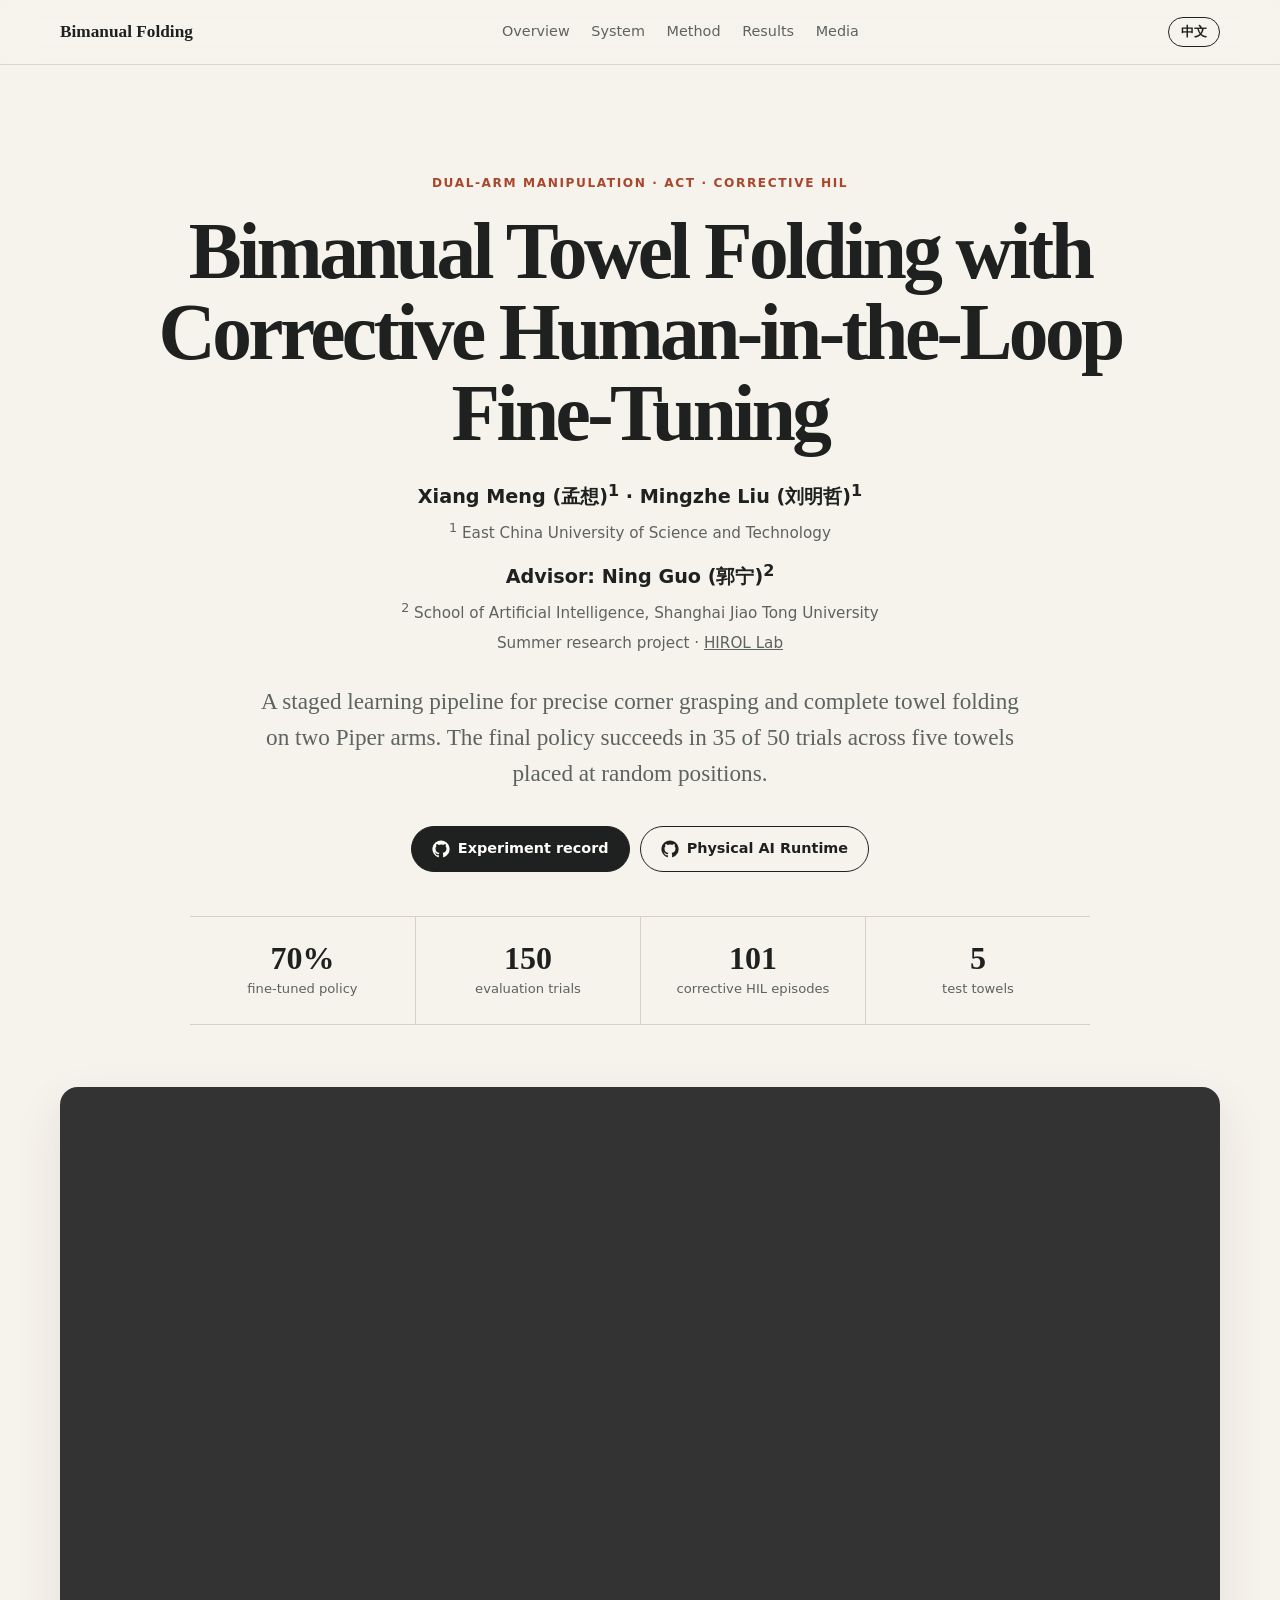
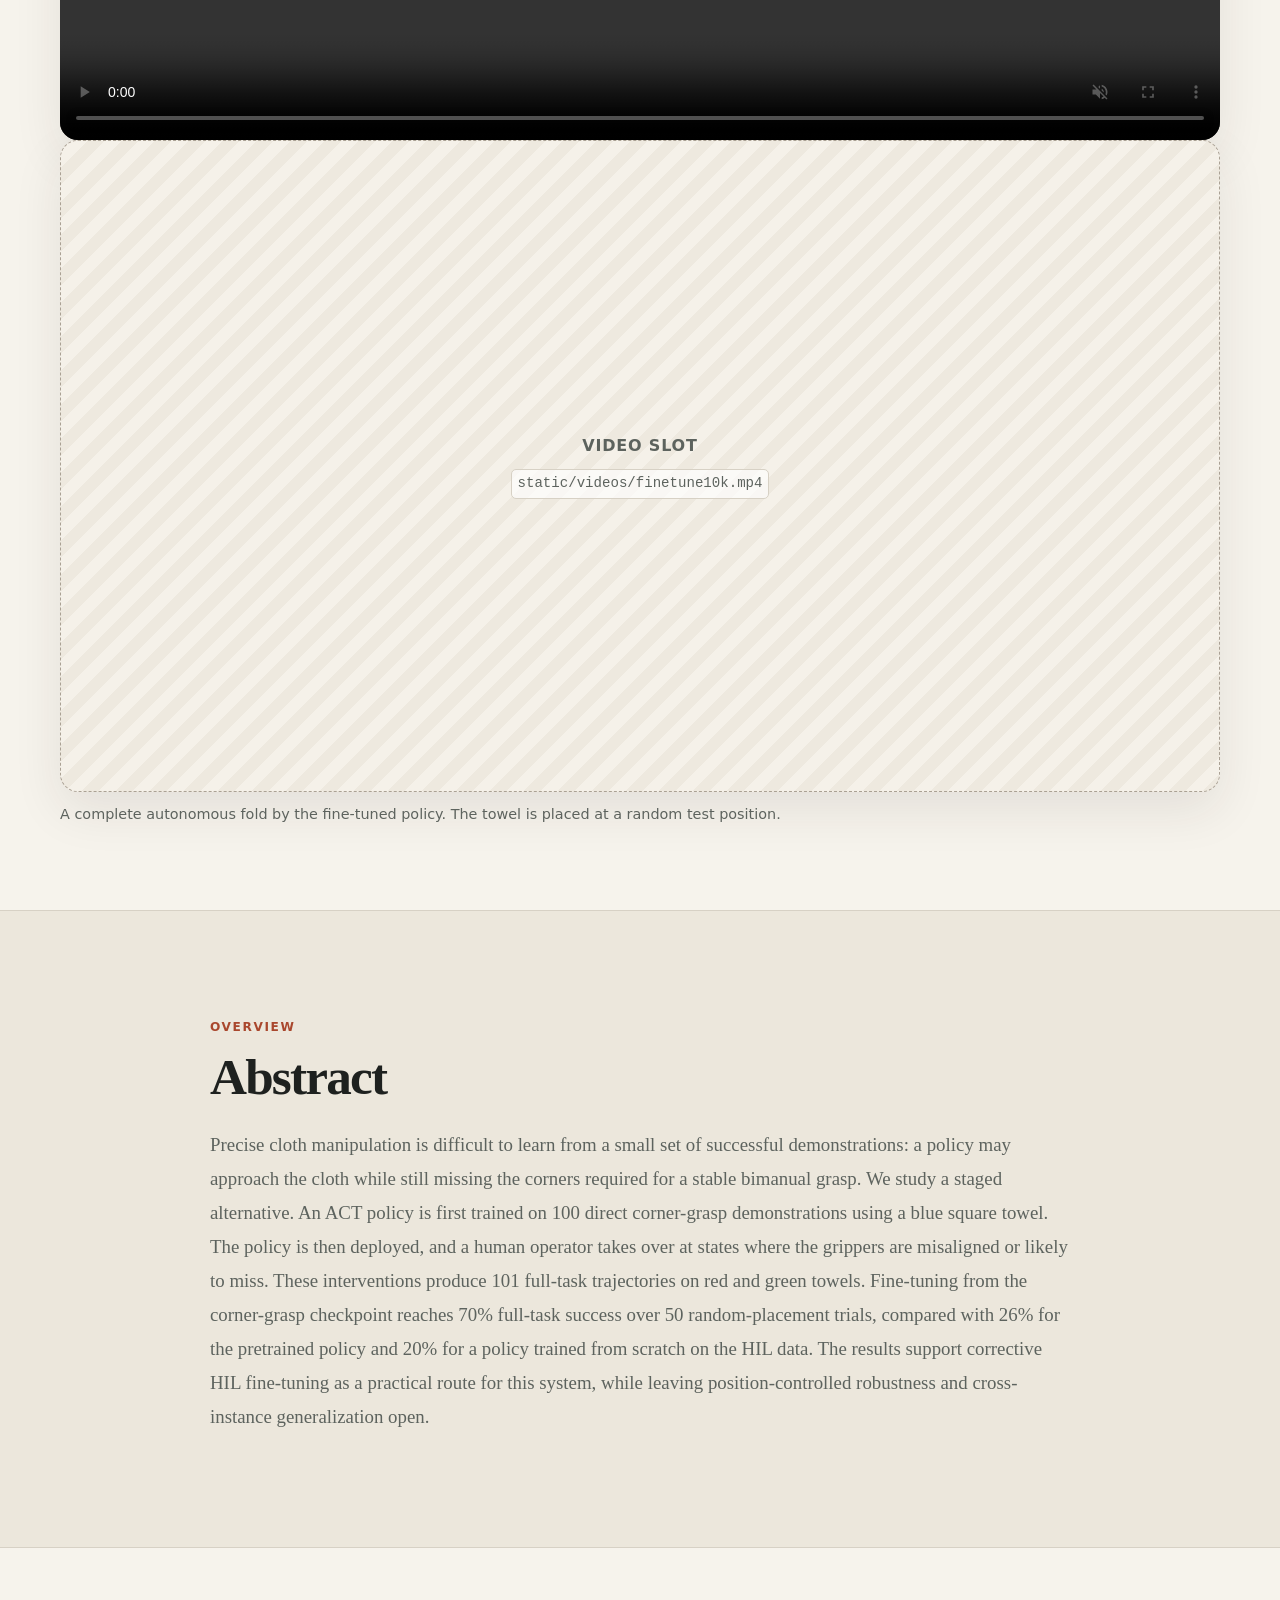
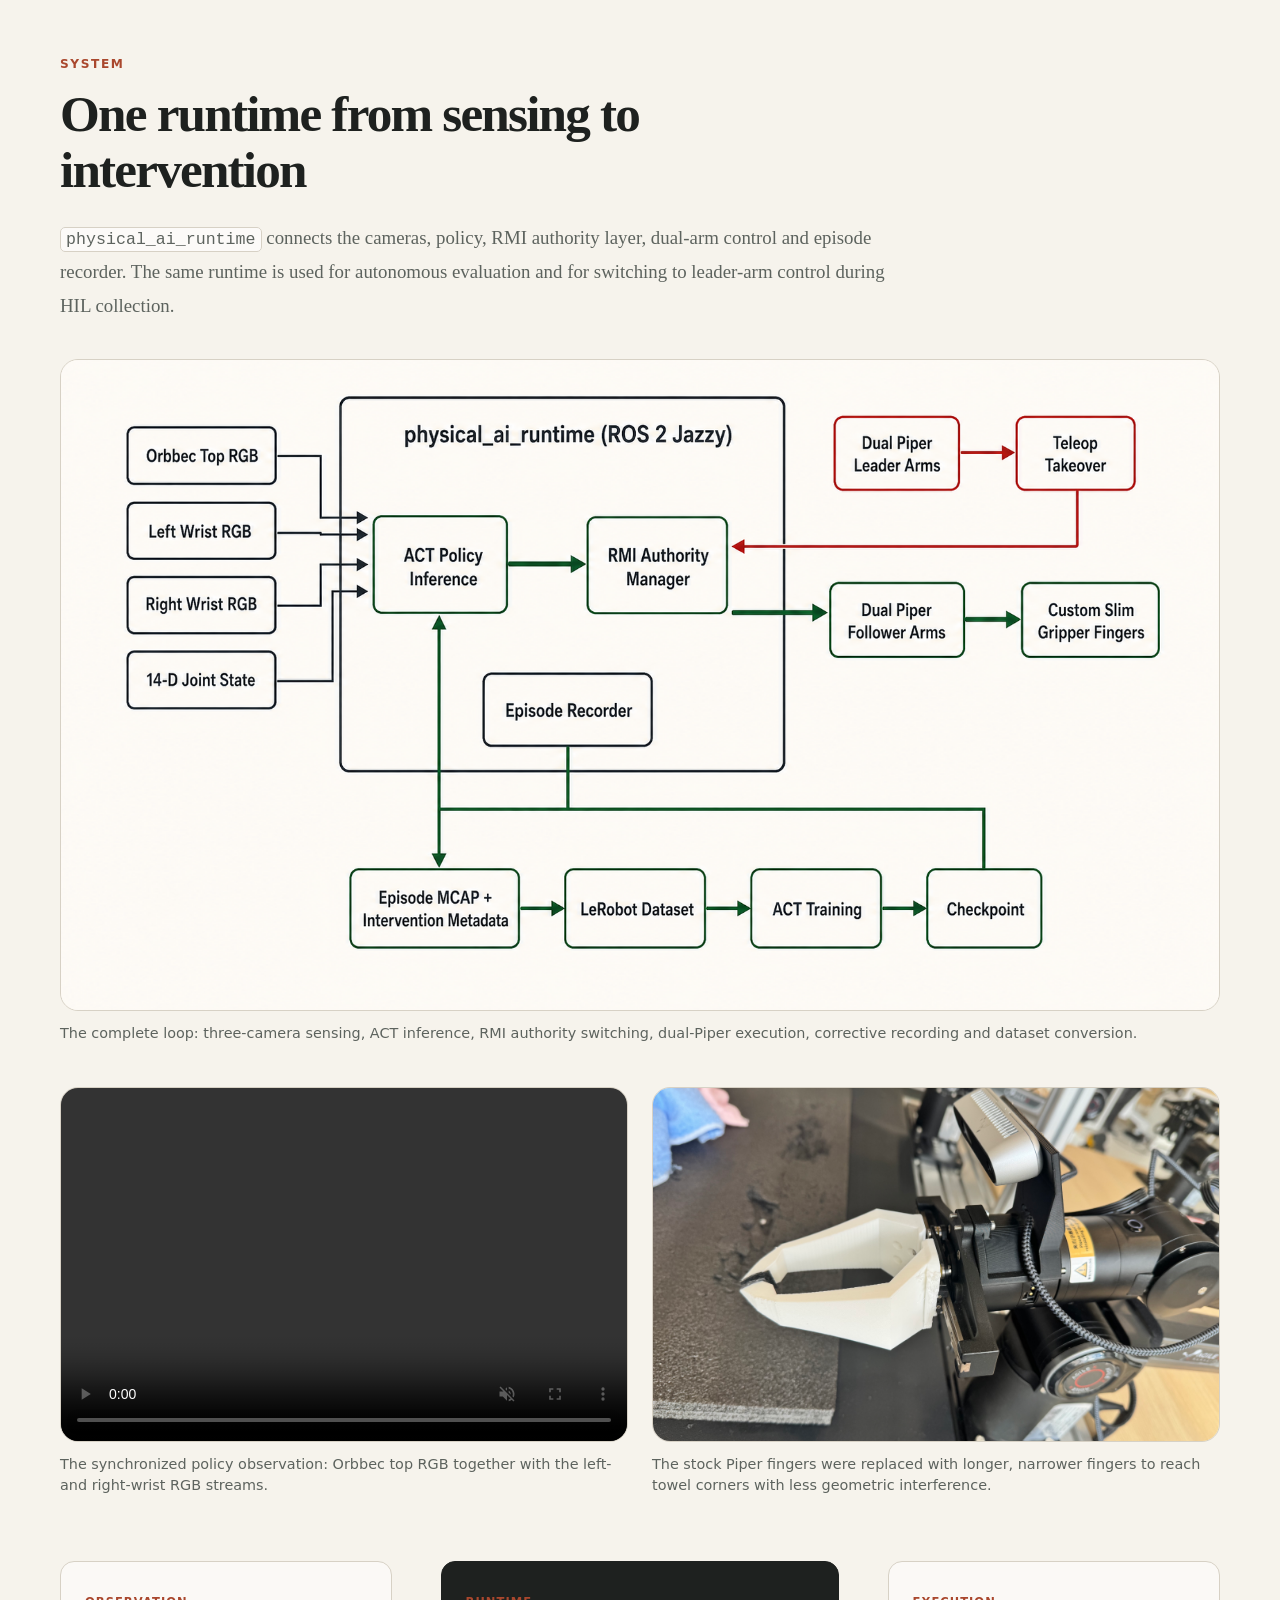
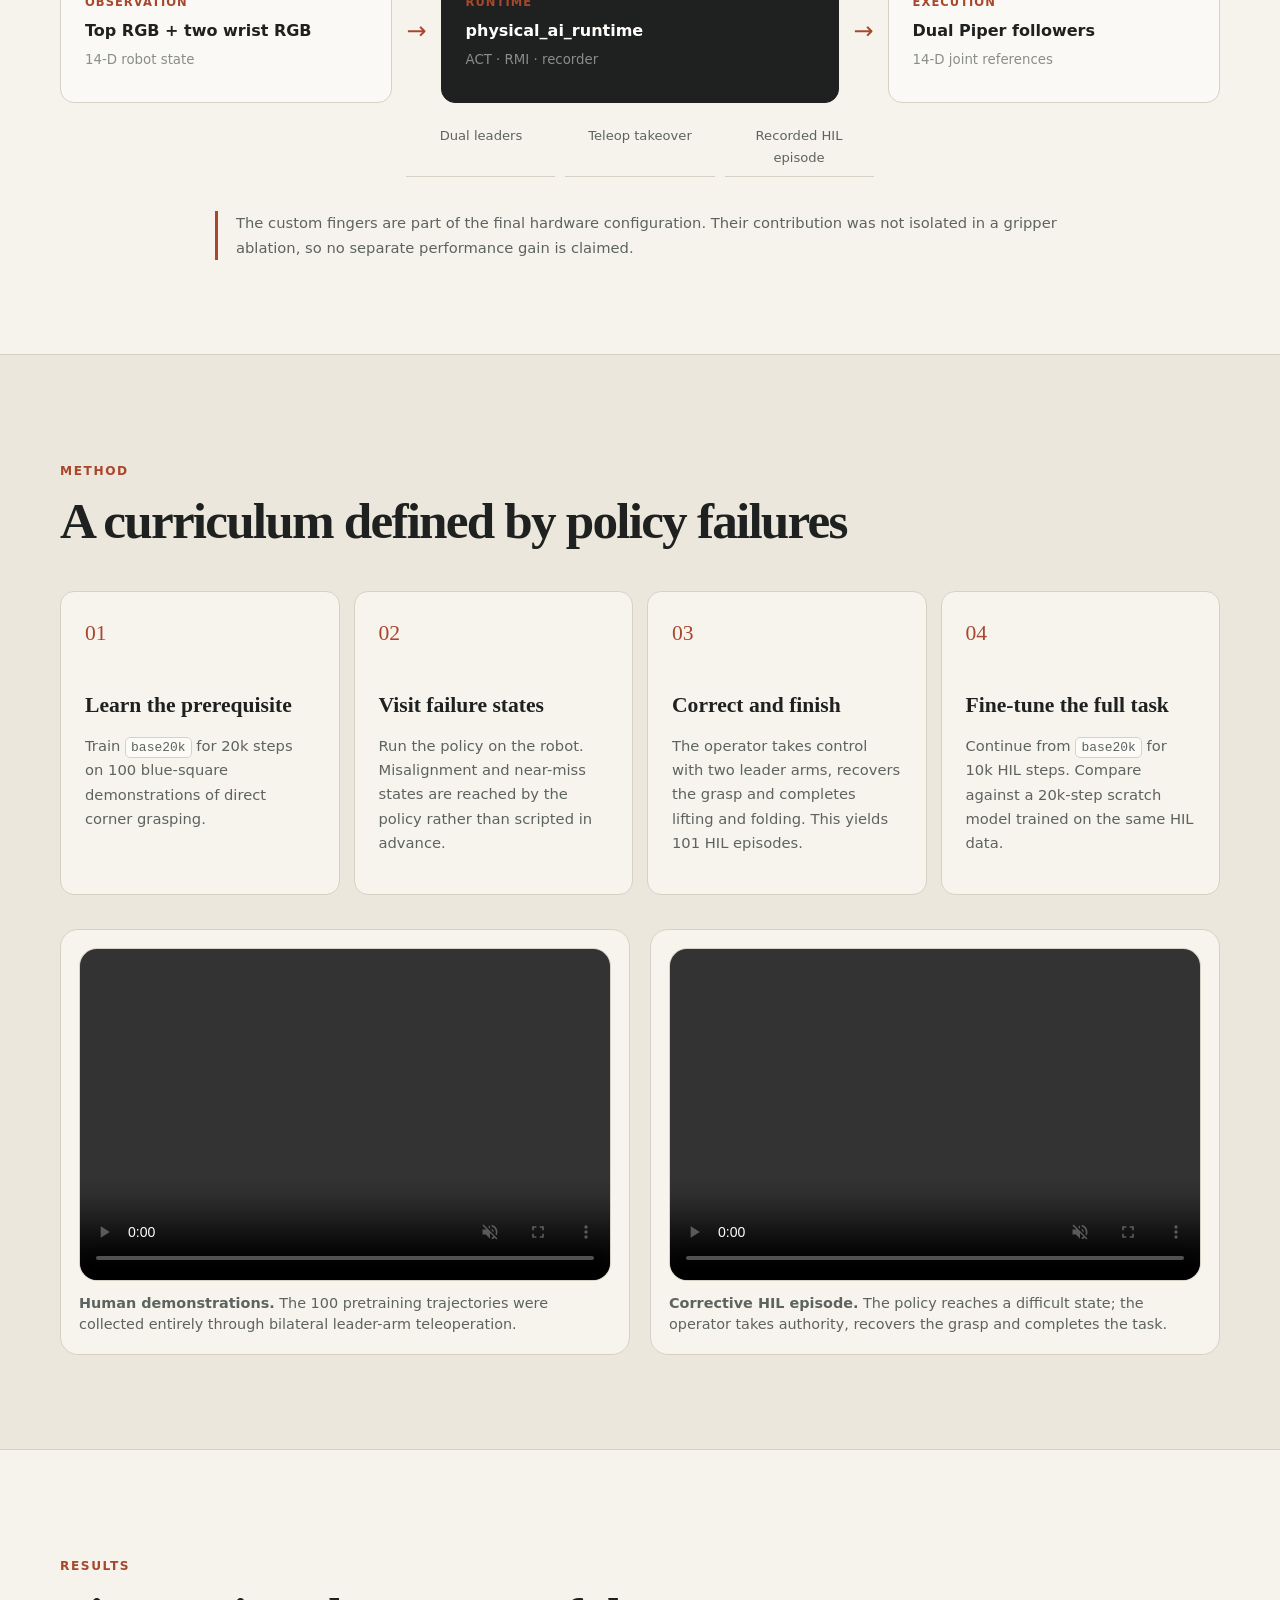
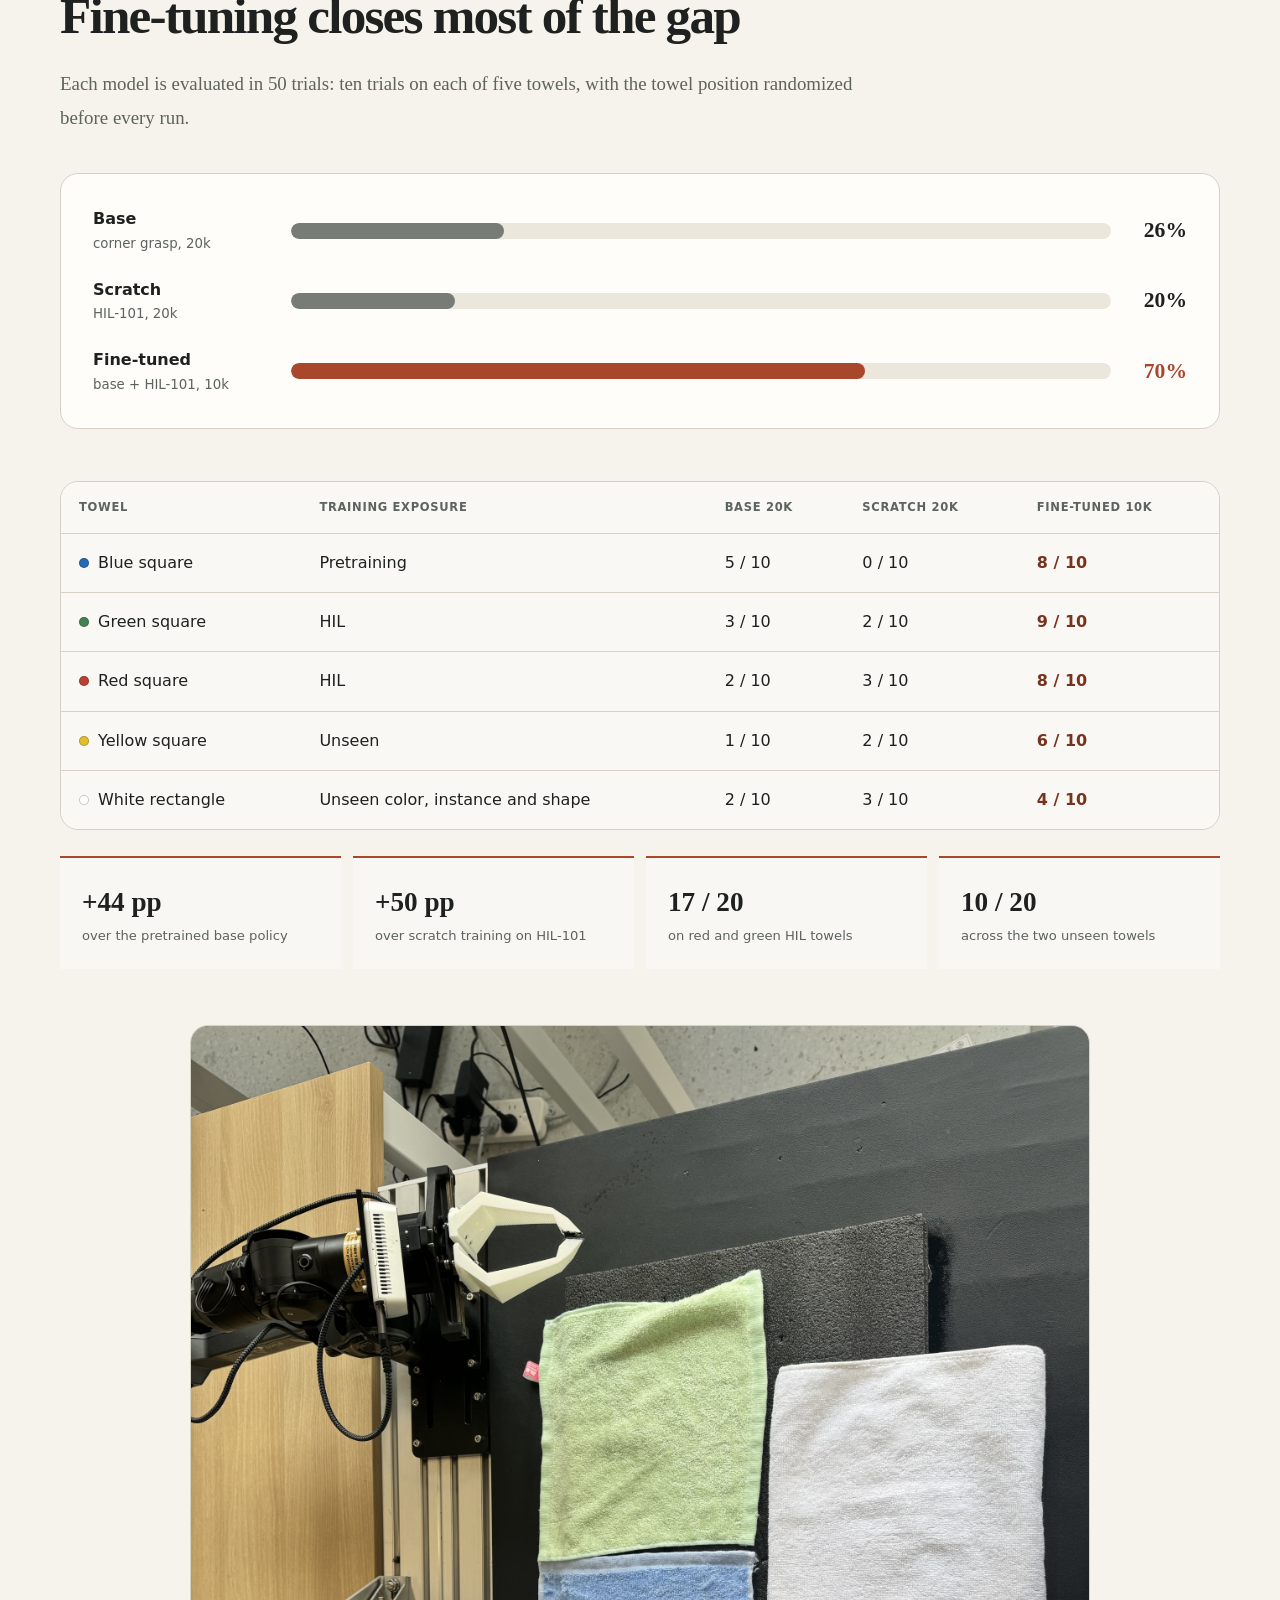
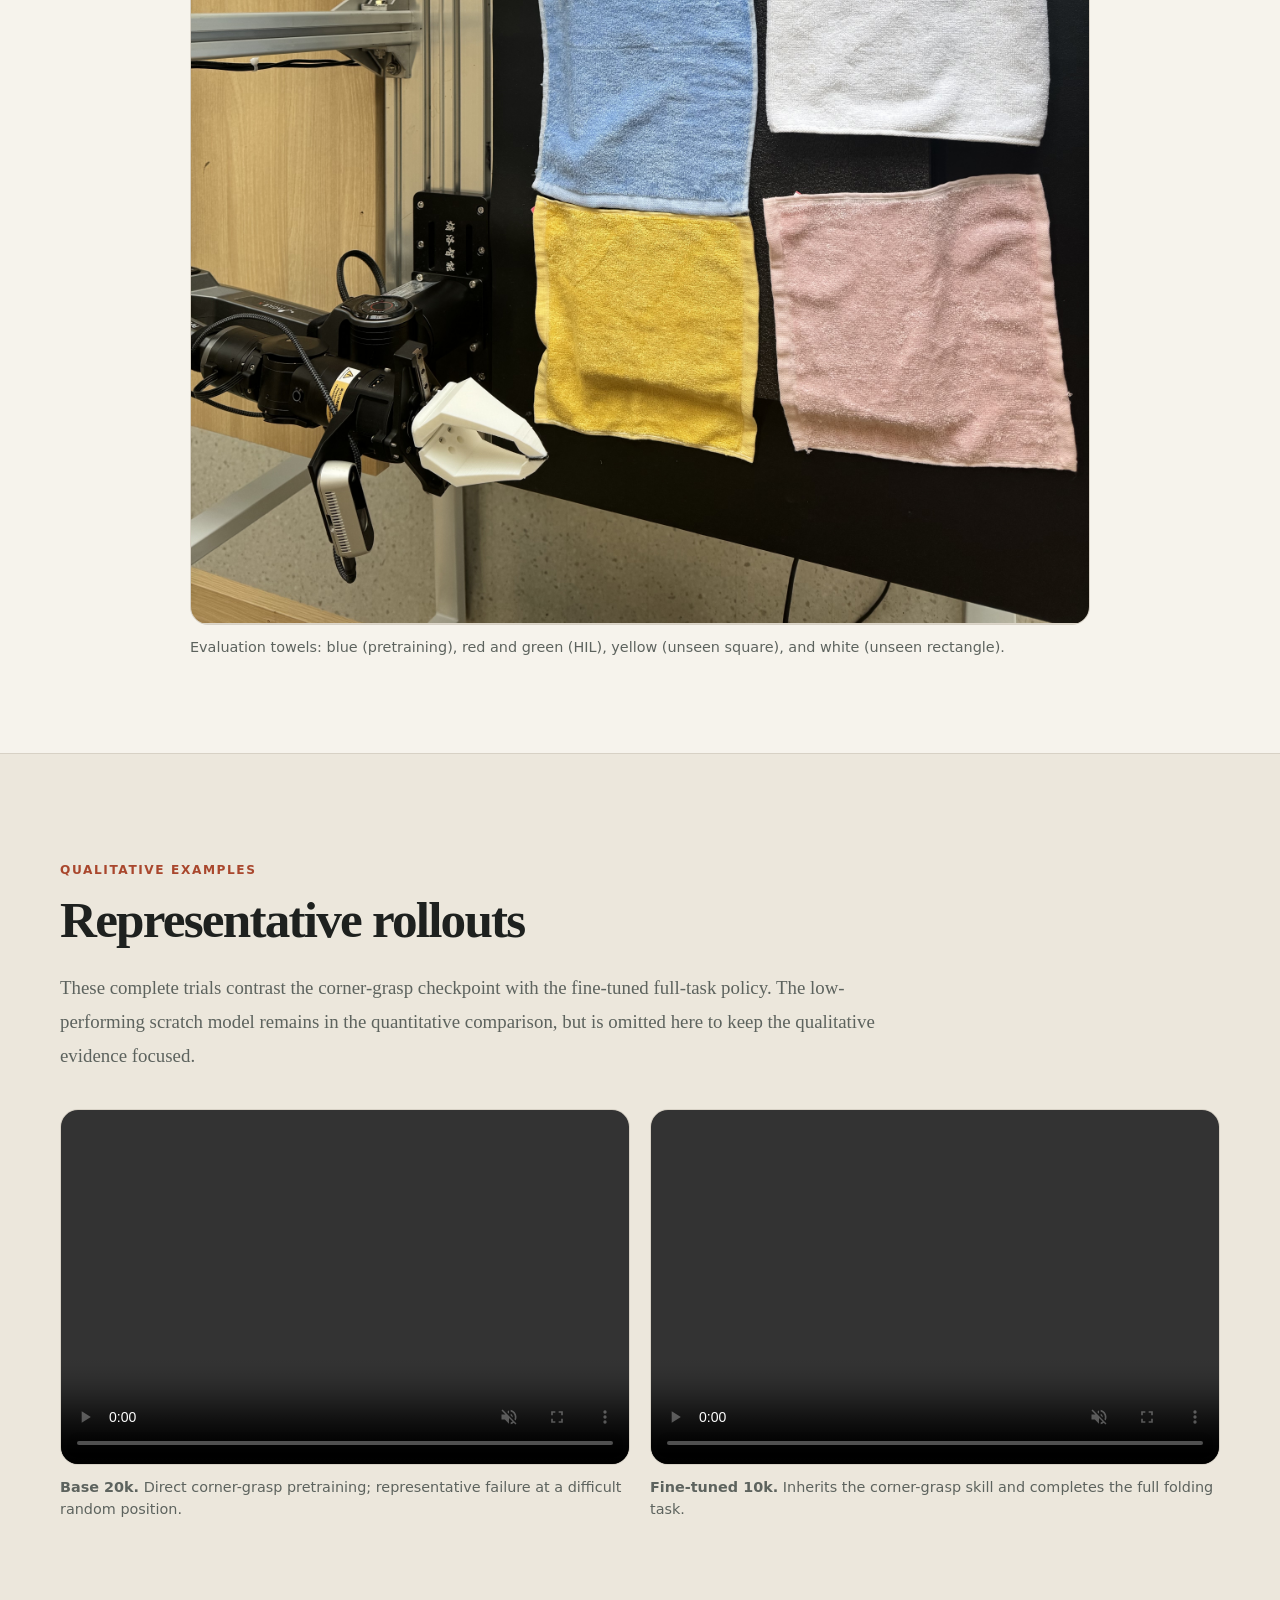
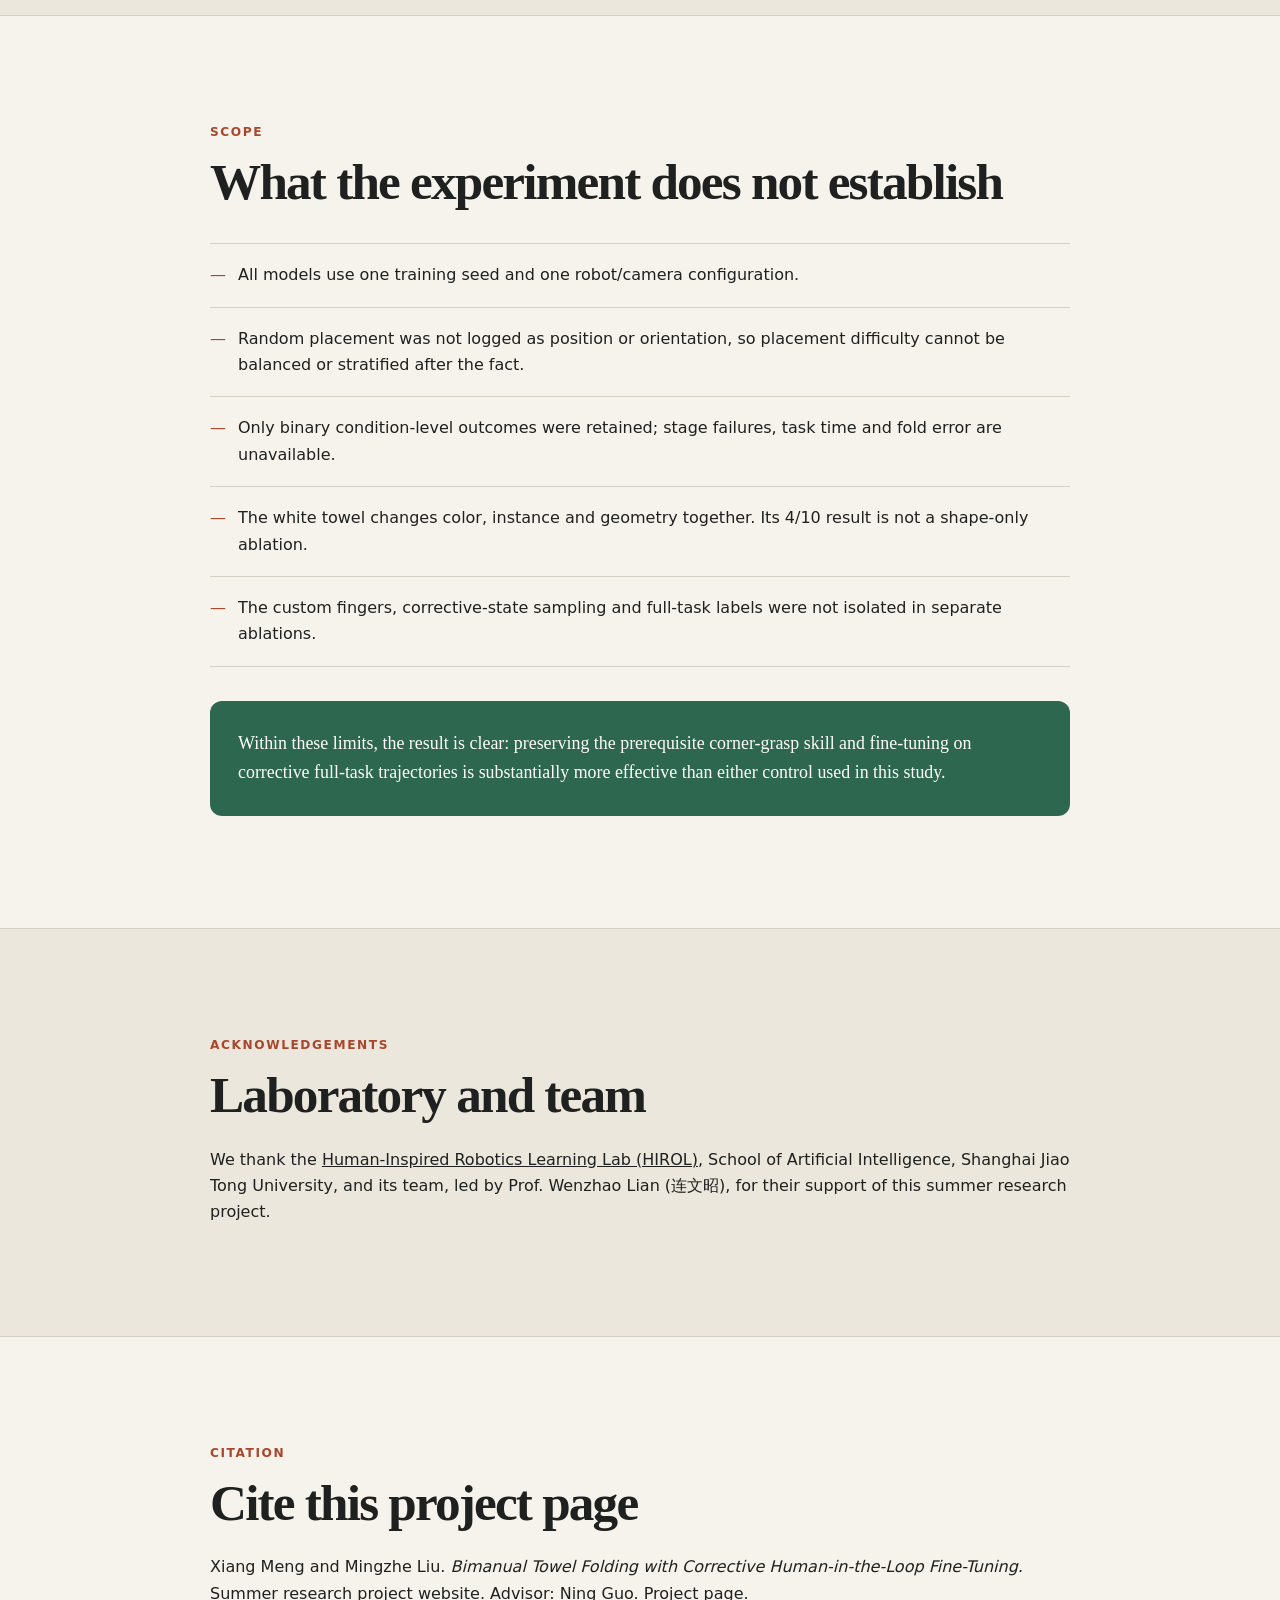
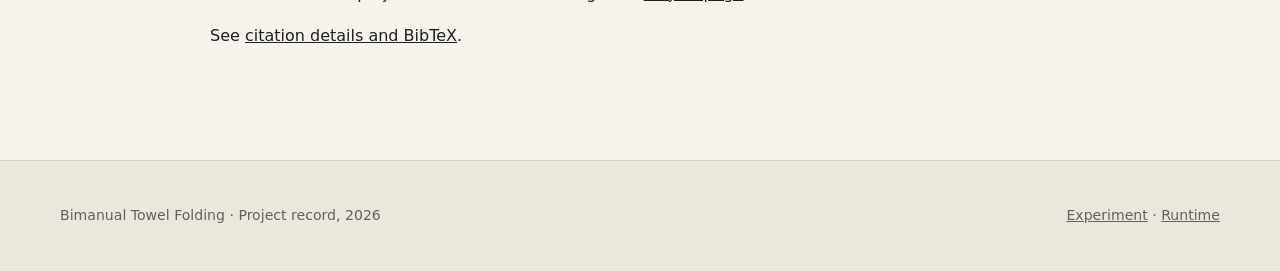
==== commit f62f3c05: "Merge pull request #1 from Gabriel-Ning/docs/project-attribution 补充项目作者、单位、指导教师、实验室致谢及引用信息" ====
--- a/index.html
+++ b/index.html
@@ -6,7 +6,7 @@
   <title>Bimanual Towel Folding with Corrective HIL Fine-Tuning</title>
   <meta name="description" content="A dual-Piper towel-folding system that combines ACT corner-grasp pretraining with corrective human-in-the-loop fine-tuning.">
   <meta name="keywords" content="bimanual manipulation, towel folding, ACT, imitation learning, human-in-the-loop, robotics">
-  <meta name="author" content="Bimanual Folding Project">
+  <meta name="author" content="Xiang Meng, Mingzhe Liu">
   <meta name="theme-color" content="#f5f2eb">
   <meta property="og:type" content="website">
   <meta property="og:title" content="Bimanual Towel Folding with Corrective HIL Fine-Tuning">
@@ -36,6 +36,13 @@
     <section class="hero section-shell">
       <div class="eyebrow">Dual-arm manipulation · ACT · Corrective HIL</div>
       <h1>Bimanual Towel Folding with Corrective Human-in-the-Loop Fine-Tuning</h1>
+      <div class="project-credits" aria-label="Authors and affiliations">
+        <p class="project-authors">Xiang Meng (孟想)<sup>1</sup> · Mingzhe Liu (刘明哲)<sup>1</sup></p>
+        <p><sup>1</sup> East China University of Science and Technology</p>
+        <p class="project-advisor">Advisor: Ning Guo (郭宁)<sup>2</sup></p>
+        <p><sup>2</sup> School of Artificial Intelligence, Shanghai Jiao Tong University</p>
+        <p>Summer research project · <a href="https://hirol.sjtu.edu.cn/">HIROL Lab</a></p>
+      </div>
       <p class="hero-lede">
         A staged learning pipeline for precise corner grasping and complete towel folding on two Piper arms.
         The final policy succeeds in 35 of 50 trials across five towels placed at random positions.
@@ -285,6 +292,22 @@
         <p class="closing-statement">Within these limits, the result is clear: preserving the prerequisite corner-grasp skill and fine-tuning on corrective full-task trajectories is substantially more effective than either control used in this study.</p>
       </div>
     </section>
+    <section class="paper-section muted" id="acknowledgements">
+      <div class="section-shell narrow">
+        <p class="section-kicker">Acknowledgements</p>
+        <h2>Laboratory and team</h2>
+        <p>We thank the <a href="https://hirol.sjtu.edu.cn/">Human-Inspired Robotics Learning Lab (HIROL)</a>, School of Artificial Intelligence, Shanghai Jiao Tong University, and its team, led by Prof. Wenzhao Lian (连文昭), for their support of this summer research project.</p>
+      </div>
+    </section>
+
+    <section class="paper-section" id="citation">
+      <div class="section-shell narrow">
+        <p class="section-kicker">Citation</p>
+        <h2>Cite this project page</h2>
+        <p>Xiang Meng and Mingzhe Liu. <em>Bimanual Towel Folding with Corrective Human-in-the-Loop Fine-Tuning.</em> Summer research project website. Advisor: Ning Guo. <a href="https://dream25851.github.io/Bimanual_Folding/">Project page</a>.</p>
+        <p>See <a href="CITATION.md">citation details and BibTeX</a>.</p>
+      </div>
+    </section>
   </main>
 
   <footer>
--- a/static/css/index.css
+++ b/static/css/index.css
@@ -802,3 +802,27 @@
     transition-duration: 0.01ms !important;
   }
 }
+
+/* Project attribution beneath the title. */
+.project-credits {
+  max-width: 860px;
+  margin: 0 auto 28px;
+  color: var(--muted);
+  font-size: 0.95rem;
+}
+
+.project-credits p {
+  margin: 5px 0;
+}
+
+.project-credits .project-authors,
+.project-credits .project-advisor {
+  color: var(--ink);
+  font-size: 1.2rem;
+  font-weight: 650;
+}
+
+.project-credits .project-advisor {
+  margin-top: 12px;
+  color: var(--ink);
+}
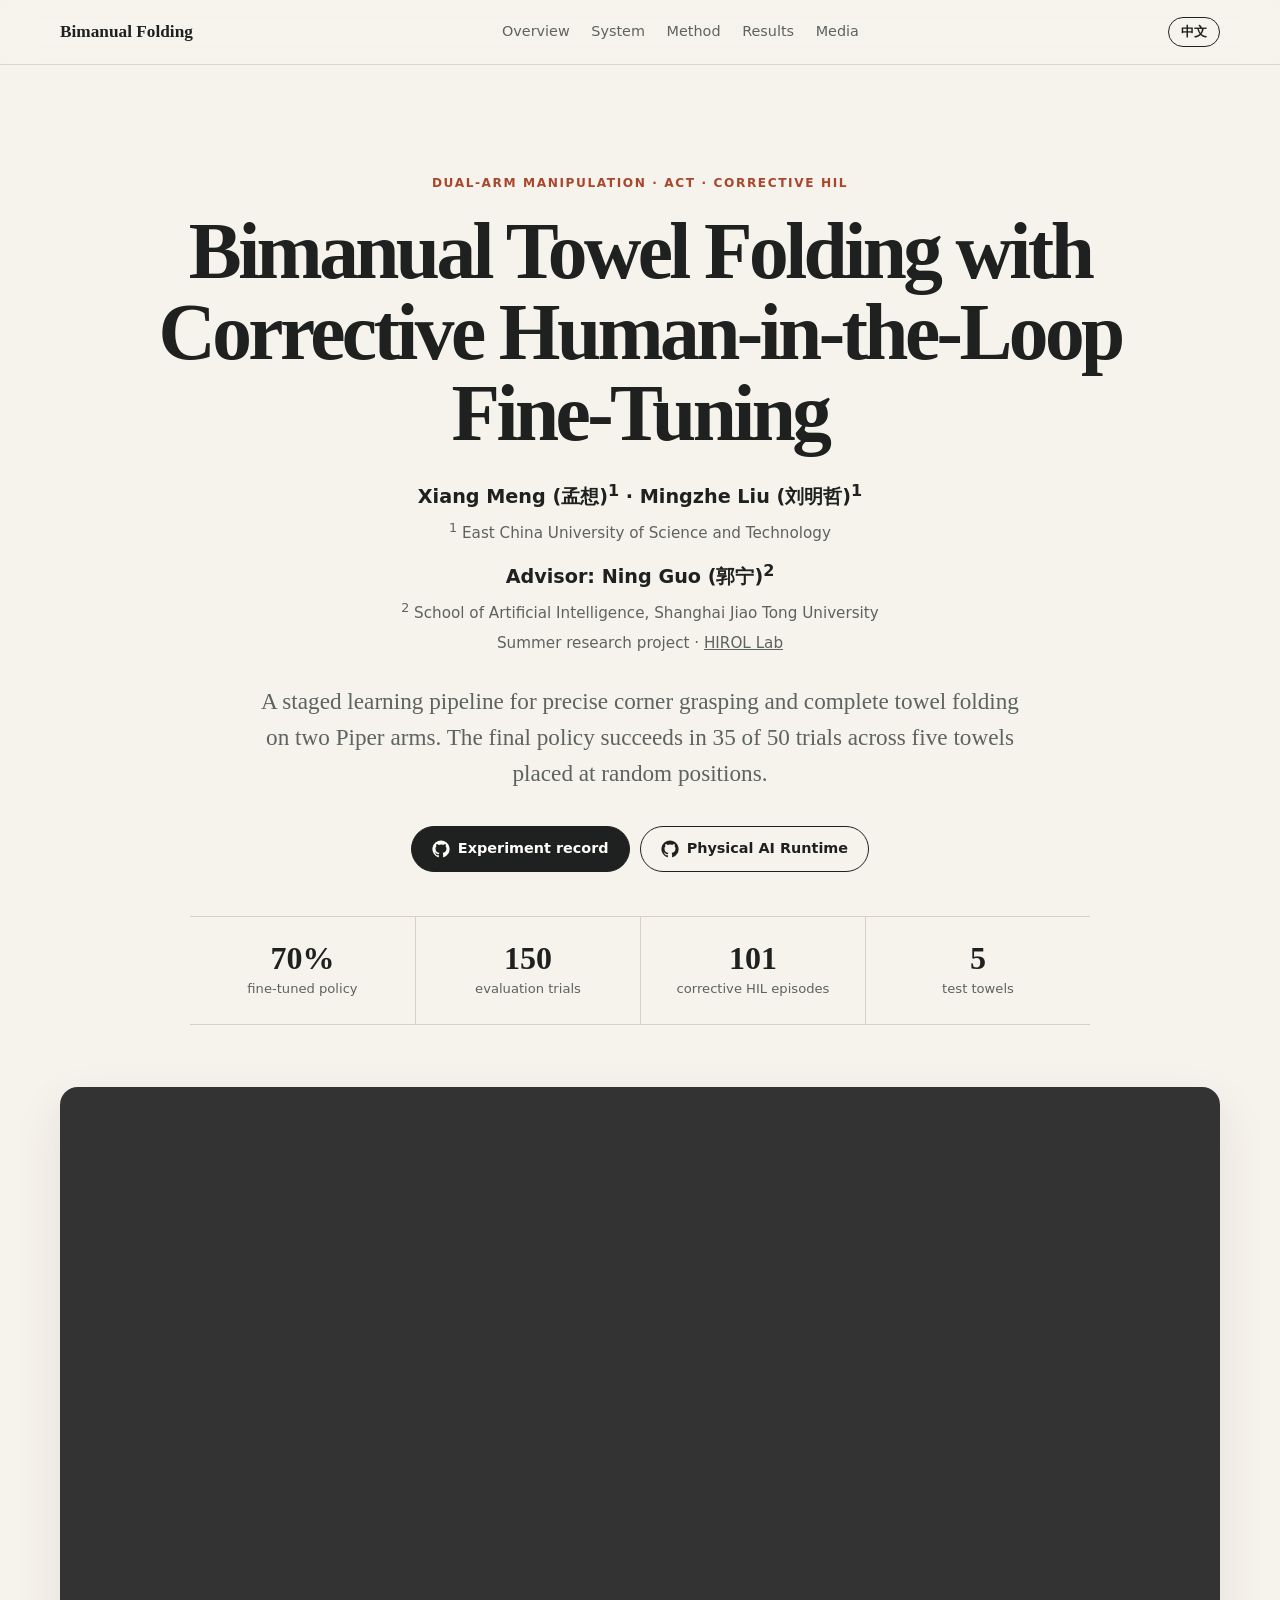
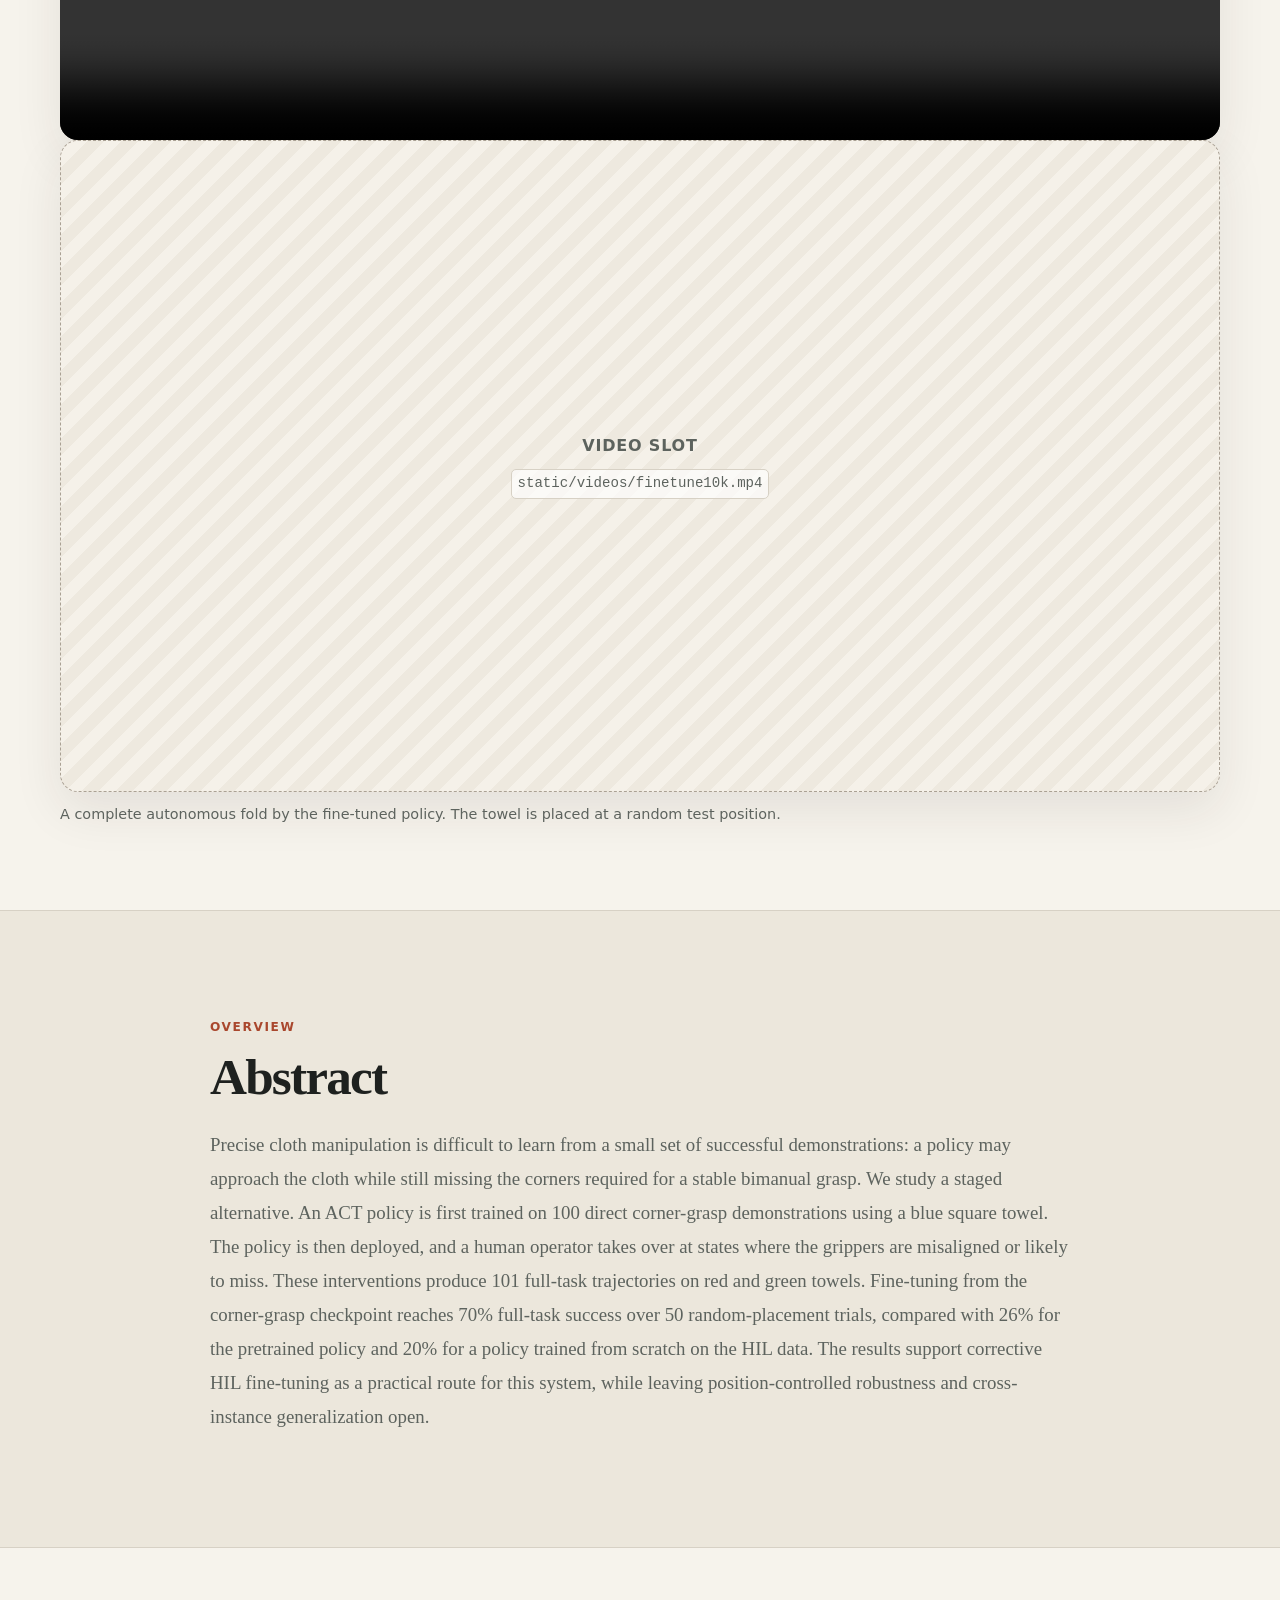
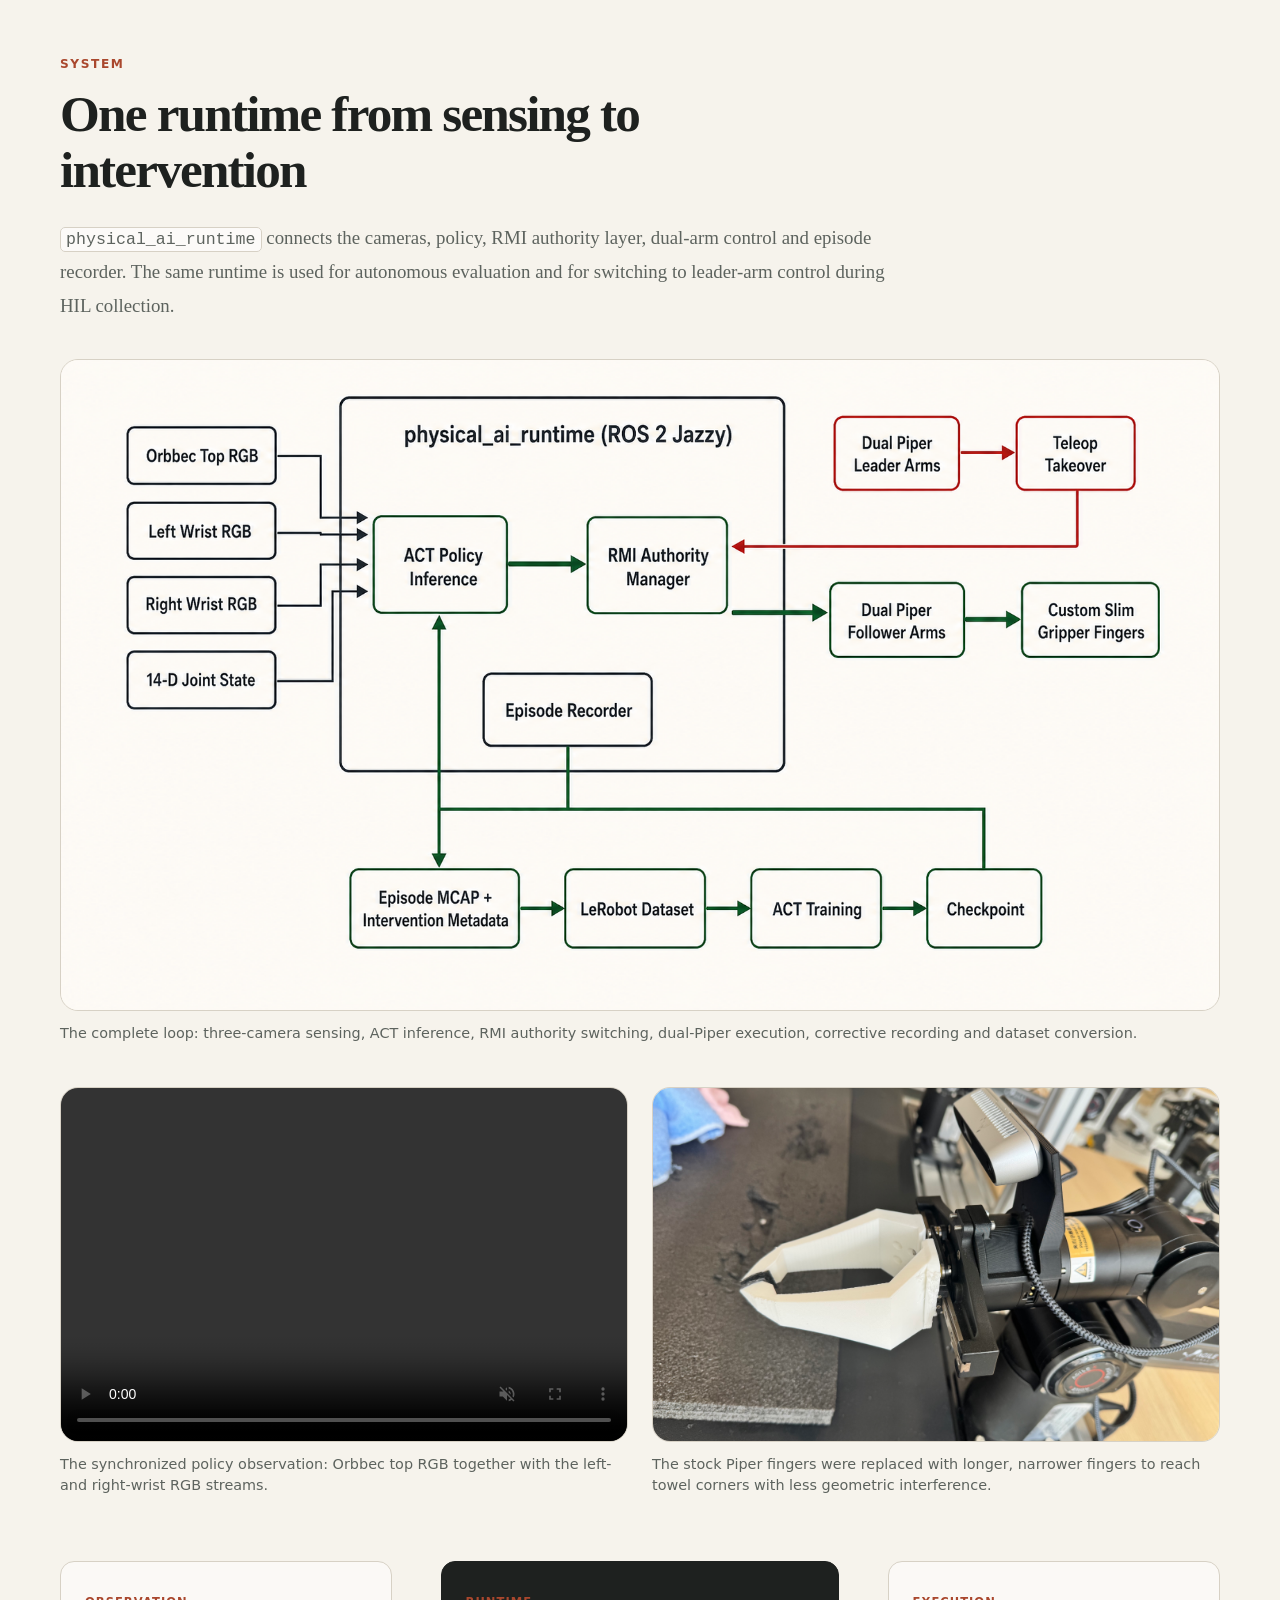
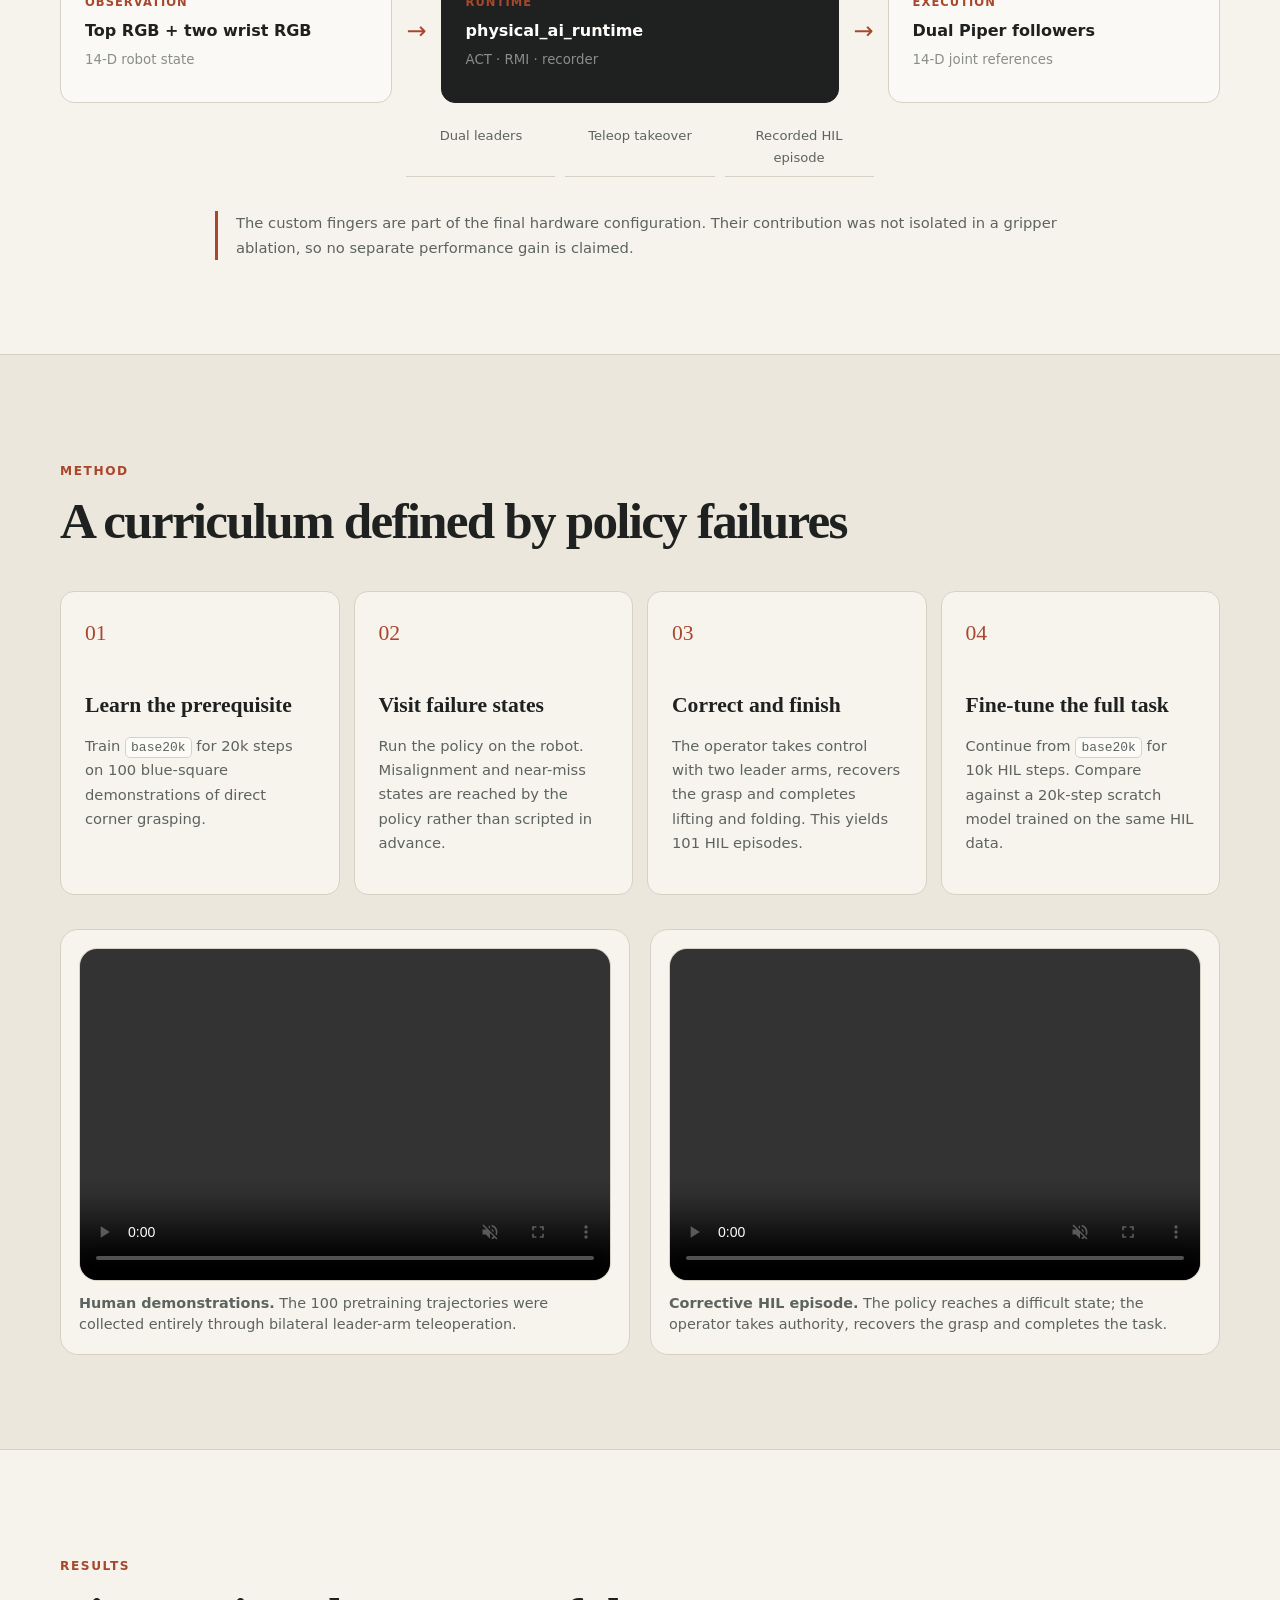
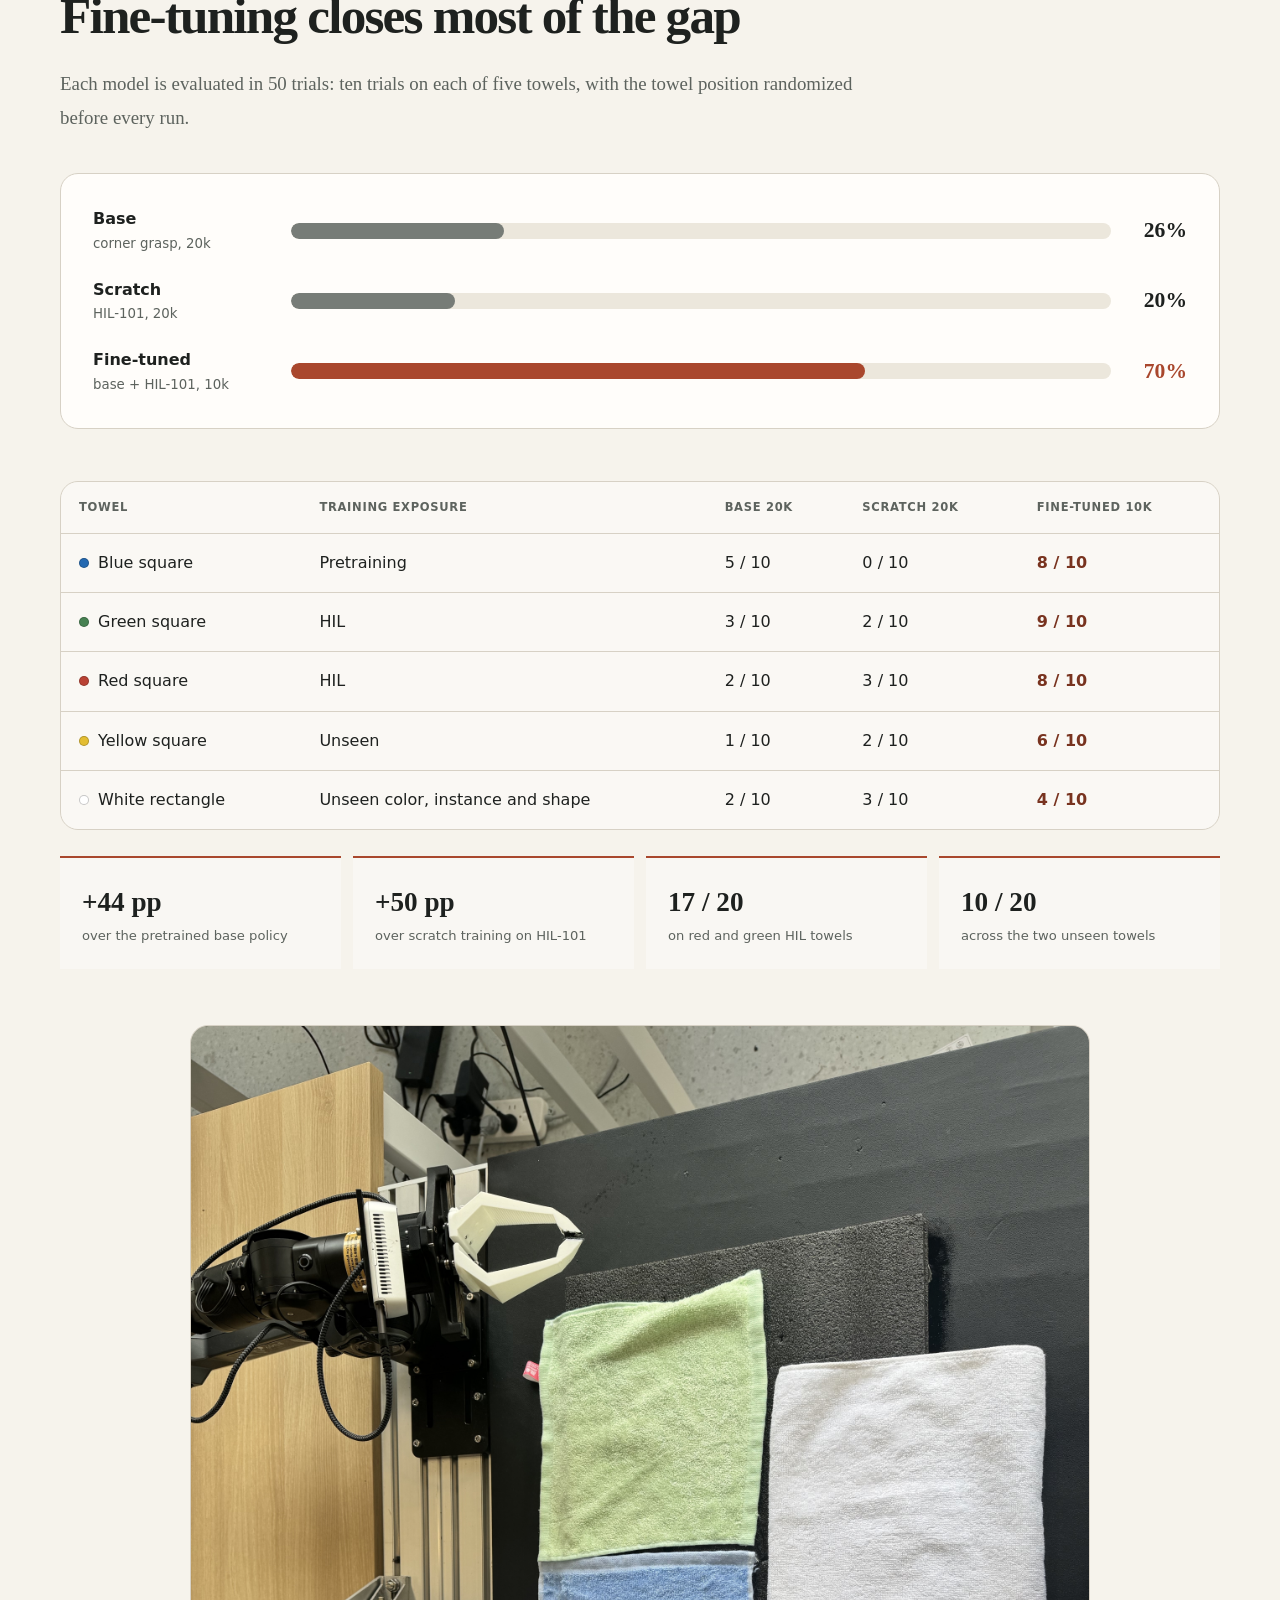
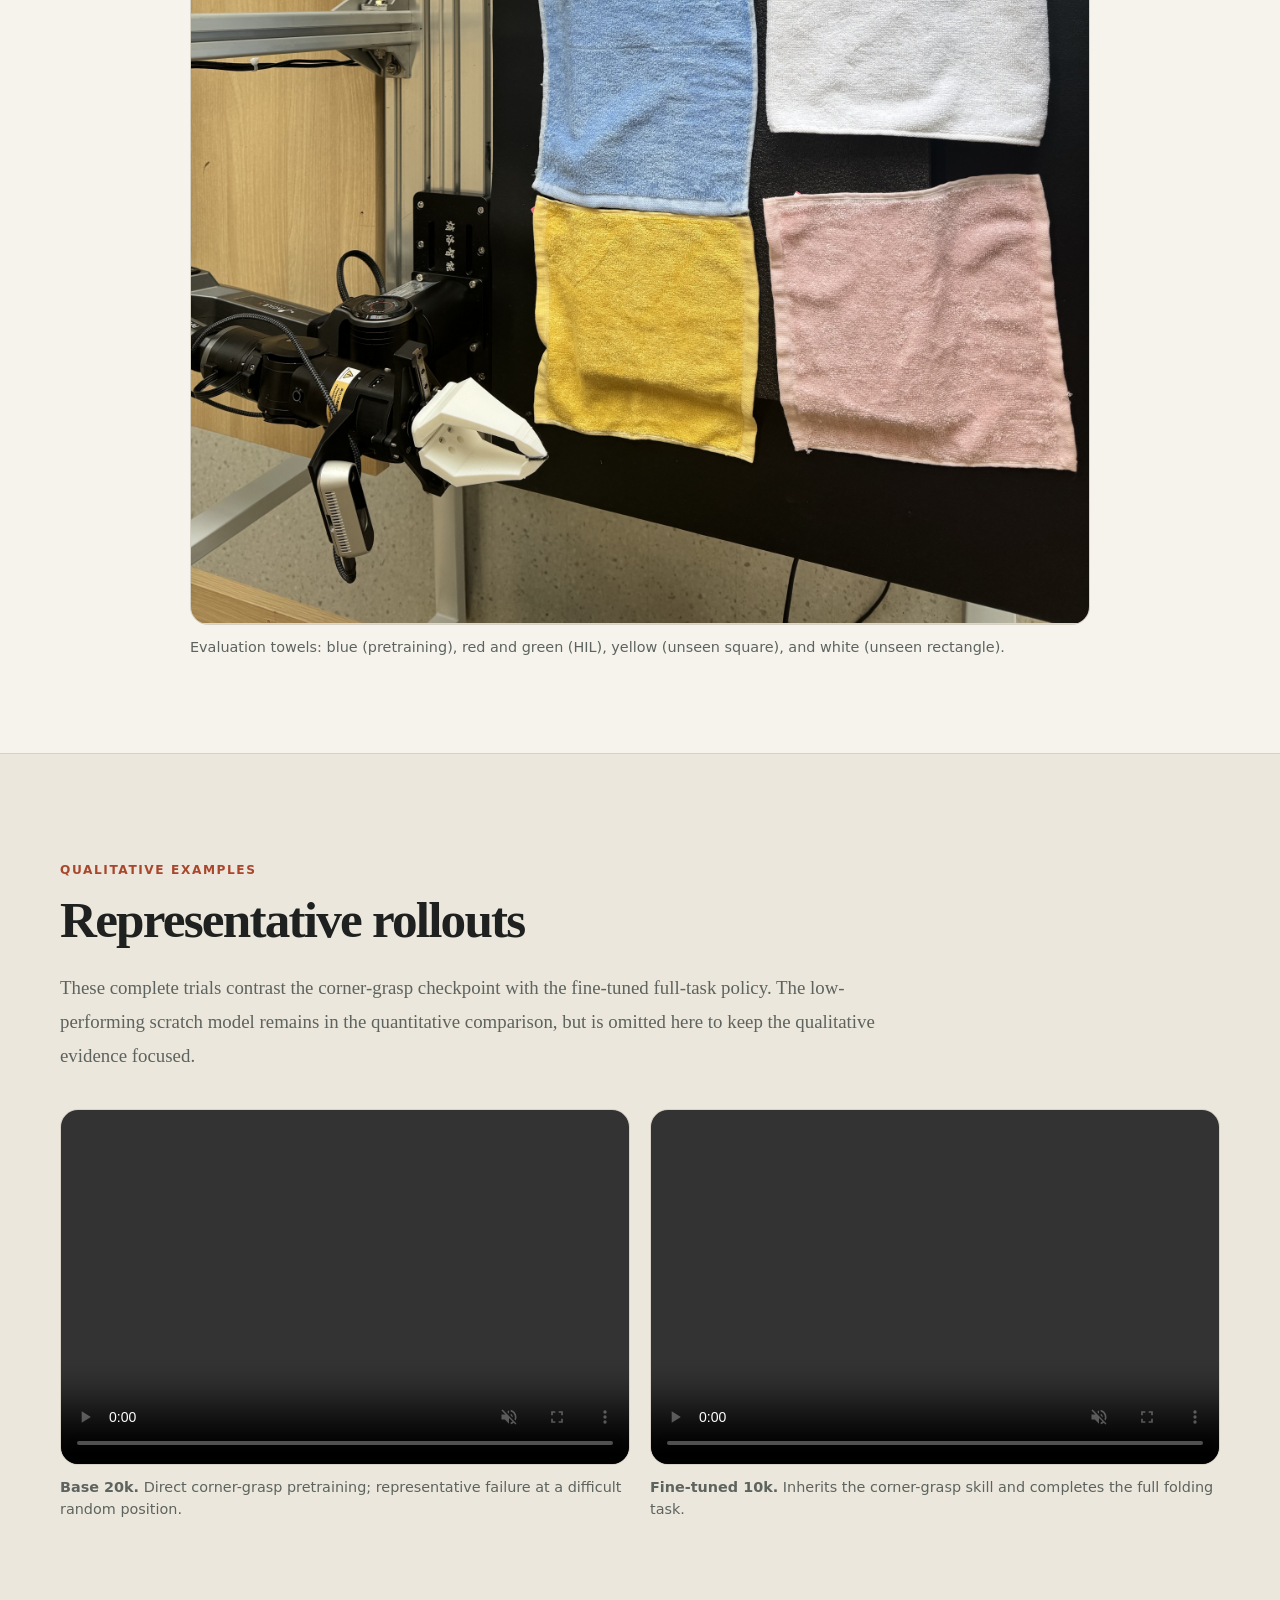
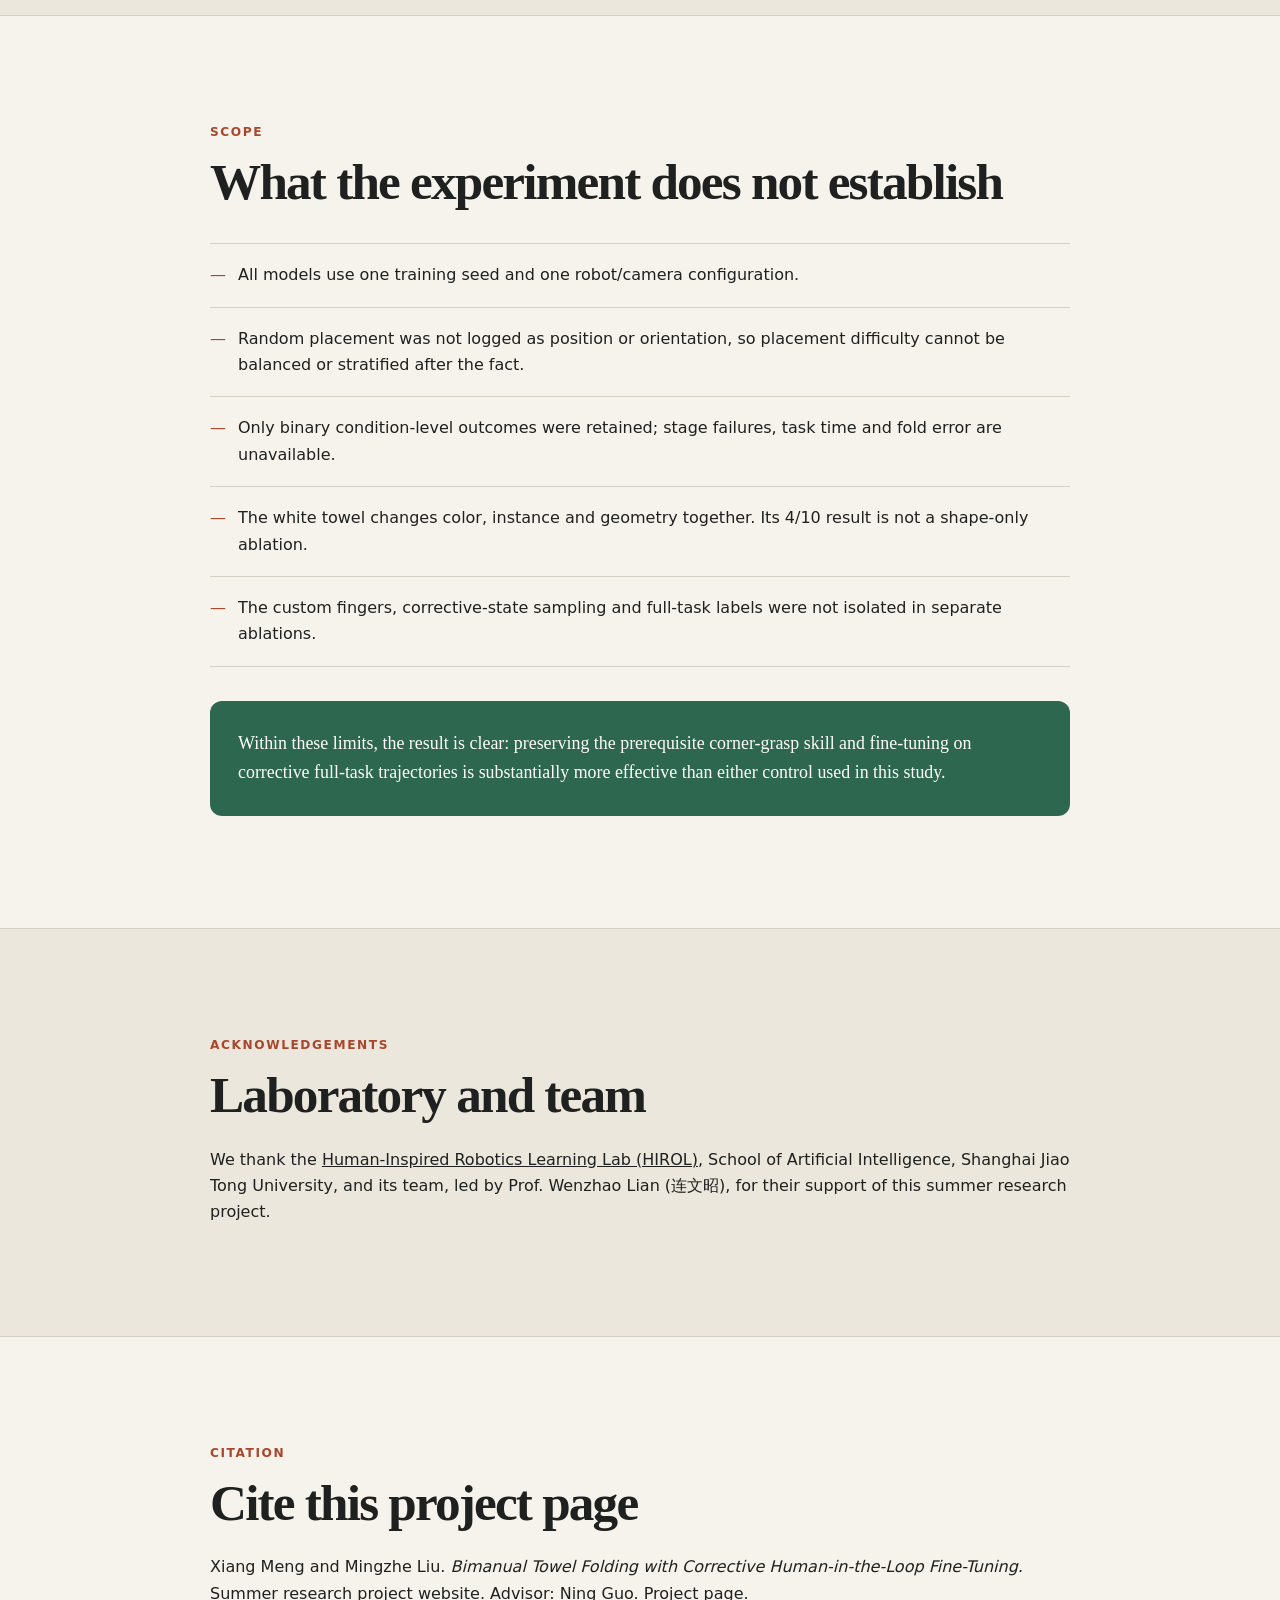
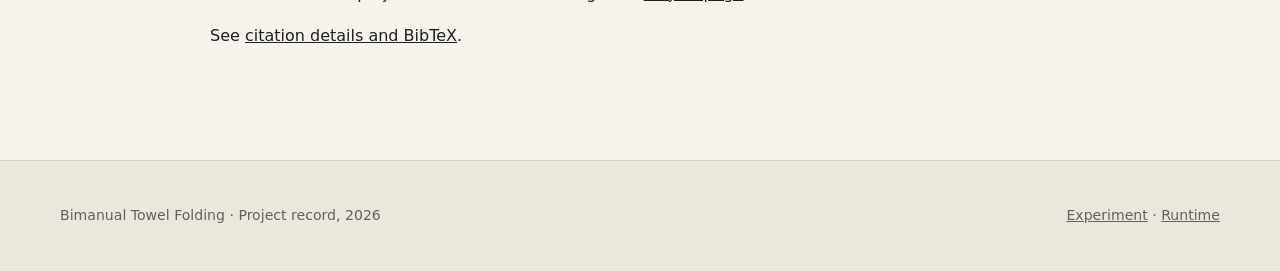
==== commit a4b273bd: "Replace Physical AI Runtime link with mrobots_piper" ====
--- a/index.html
+++ b/index.html
@@ -49,7 +49,7 @@
       </p>
       <div class="hero-actions">
         <a class="button primary" href="https://github.com/dream25851/ACT" target="_blank" rel="noreferrer"><svg class="github-icon" viewBox="0 0 24 24" aria-hidden="true"><path d="M12 .7a11.5 11.5 0 0 0-3.64 22.4c.58.1.79-.25.79-.56v-2.22c-3.22.7-3.9-1.37-3.9-1.37-.53-1.34-1.29-1.7-1.29-1.7-1.05-.72.08-.71.08-.71 1.17.08 1.78 1.2 1.78 1.2 1.04 1.78 2.72 1.27 3.38.97.1-.75.4-1.27.74-1.56-2.57-.29-5.27-1.28-5.27-5.68 0-1.26.45-2.28 1.19-3.09-.12-.29-.52-1.46.11-3.05 0 0 .97-.31 3.16 1.18A10.9 10.9 0 0 1 12 6.12c.98 0 1.94.13 2.85.38 2.2-1.49 3.16-1.18 3.16-1.18.63 1.59.23 2.76.11 3.05.74.81 1.19 1.83 1.19 3.09 0 4.41-2.71 5.38-5.29 5.67.42.36.79 1.06.79 2.14v3.27c0 .31.21.67.8.56A11.5 11.5 0 0 0 12 .7Z"/></svg>Experiment record</a>
-        <a class="button secondary" href="https://github.com/dream25851/physical_ai_runtime" target="_blank" rel="noreferrer"><svg class="github-icon" viewBox="0 0 24 24" aria-hidden="true"><path d="M12 .7a11.5 11.5 0 0 0-3.64 22.4c.58.1.79-.25.79-.56v-2.22c-3.22.7-3.9-1.37-3.9-1.37-.53-1.34-1.29-1.7-1.29-1.7-1.05-.72.08-.71.08-.71 1.17.08 1.78 1.2 1.78 1.2 1.04 1.78 2.72 1.27 3.38.97.1-.75.4-1.27.74-1.56-2.57-.29-5.27-1.28-5.27-5.68 0-1.26.45-2.28 1.19-3.09-.12-.29-.52-1.46.11-3.05 0 0 .97-.31 3.16 1.18A10.9 10.9 0 0 1 12 6.12c.98 0 1.94.13 2.85.38 2.2-1.49 3.16-1.18 3.16-1.18.63 1.59.23 2.76.11 3.05.74.81 1.19 1.83 1.19 3.09 0 4.41-2.71 5.38-5.29 5.67.42.36.79 1.06.79 2.14v3.27c0 .31.21.67.8.56A11.5 11.5 0 0 0 12 .7Z"/></svg>Physical AI Runtime</a>
+        <a class="button secondary" href="https://github.com/dream25851/mrobots_piper" target="_blank" rel="noreferrer"><svg class="github-icon" viewBox="0 0 24 24" aria-hidden="true"><path d="M12 .7a11.5 11.5 0 0 0-3.64 22.4c.58.1.79-.25.79-.56v-2.22c-3.22.7-3.9-1.37-3.9-1.37-.53-1.34-1.29-1.7-1.29-1.7-1.05-.72.08-.71.08-.71 1.17.08 1.78 1.2 1.78 1.2 1.04 1.78 2.72 1.27 3.38.97.1-.75.4-1.27.74-1.56-2.57-.29-5.27-1.28-5.27-5.68 0-1.26.45-2.28 1.19-3.09-.12-.29-.52-1.46.11-3.05 0 0 .97-.31 3.16 1.18A10.9 10.9 0 0 1 12 6.12c.98 0 1.94.13 2.85.38 2.2-1.49 3.16-1.18 3.16-1.18.63 1.59.23 2.76.11 3.05.74.81 1.19 1.83 1.19 3.09 0 4.41-2.71 5.38-5.29 5.67.42.36.79 1.06.79 2.14v3.27c0 .31.21.67.8.56A11.5 11.5 0 0 0 12 .7Z"/></svg>Physical AI Runtime</a>
       </div>
       <div class="headline-metrics" aria-label="Headline results">
         <div class="metric"><strong>70%</strong><span>fine-tuned policy</span></div>
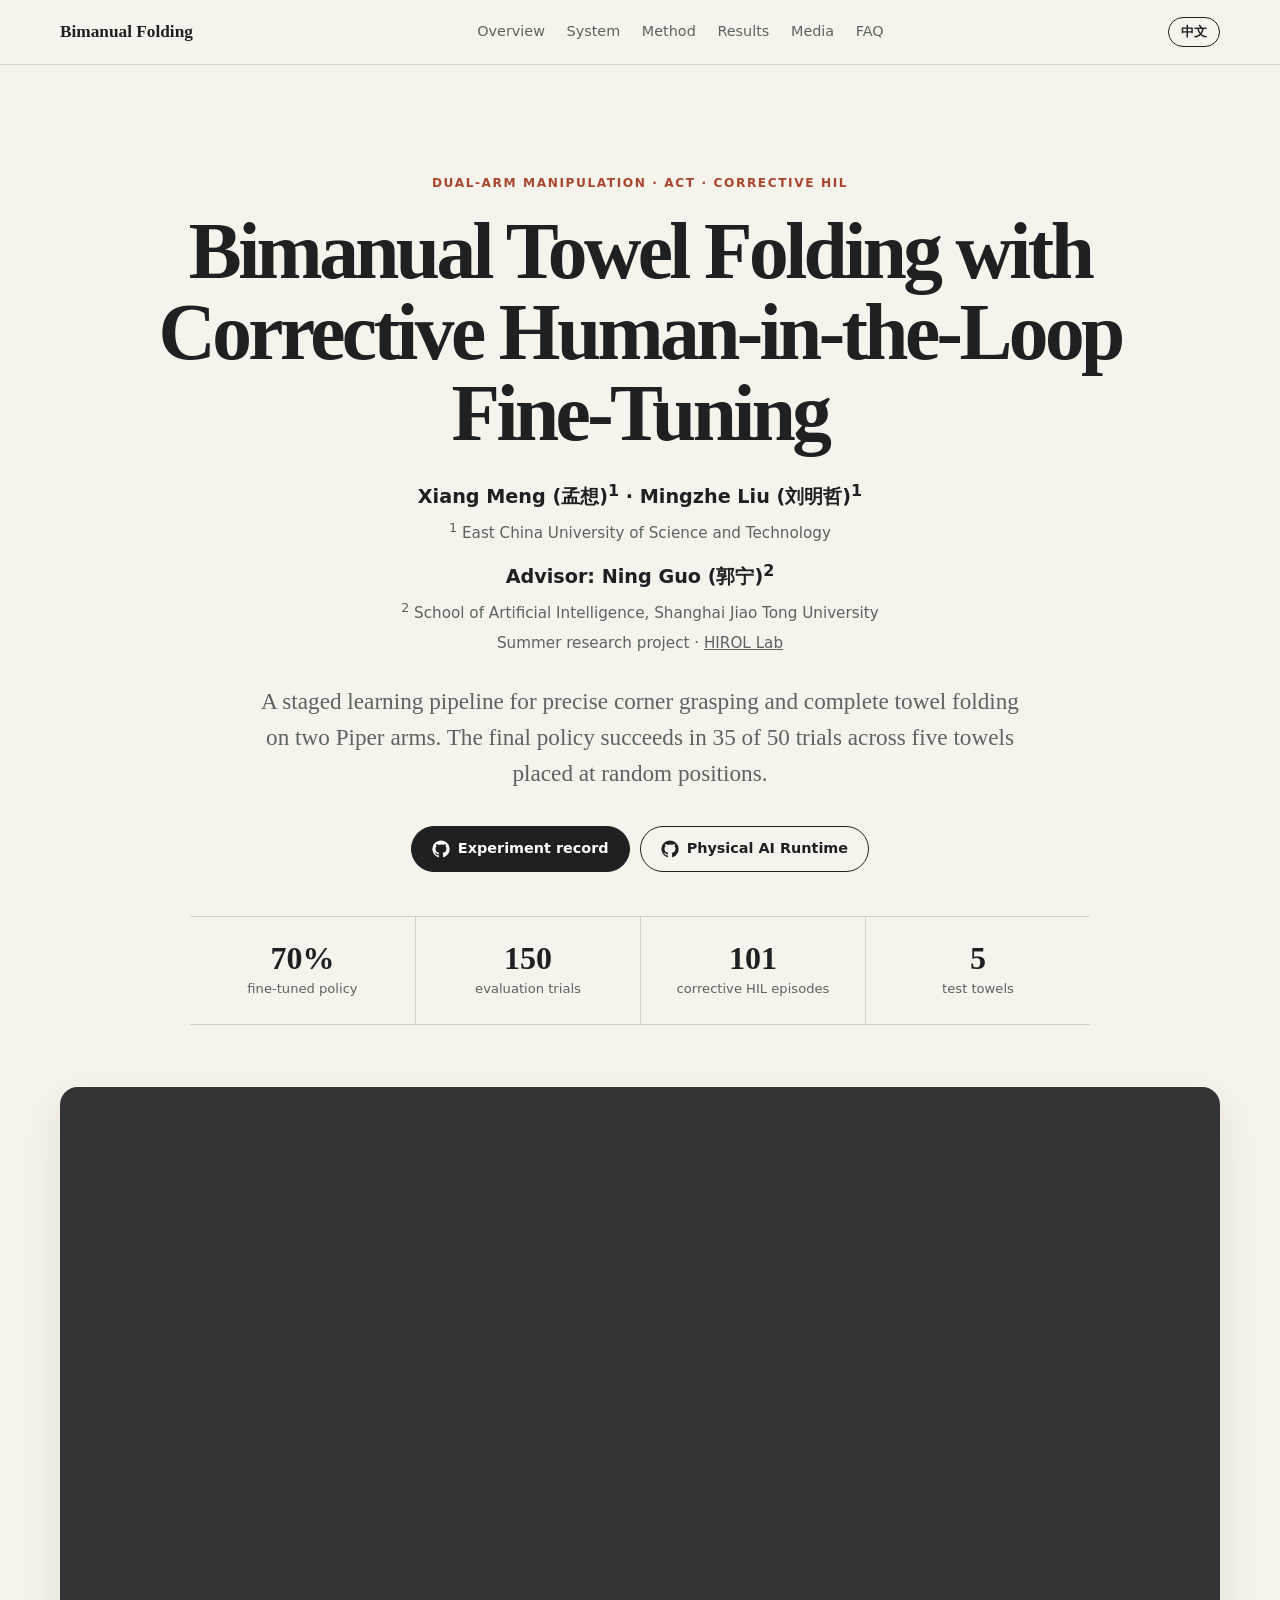
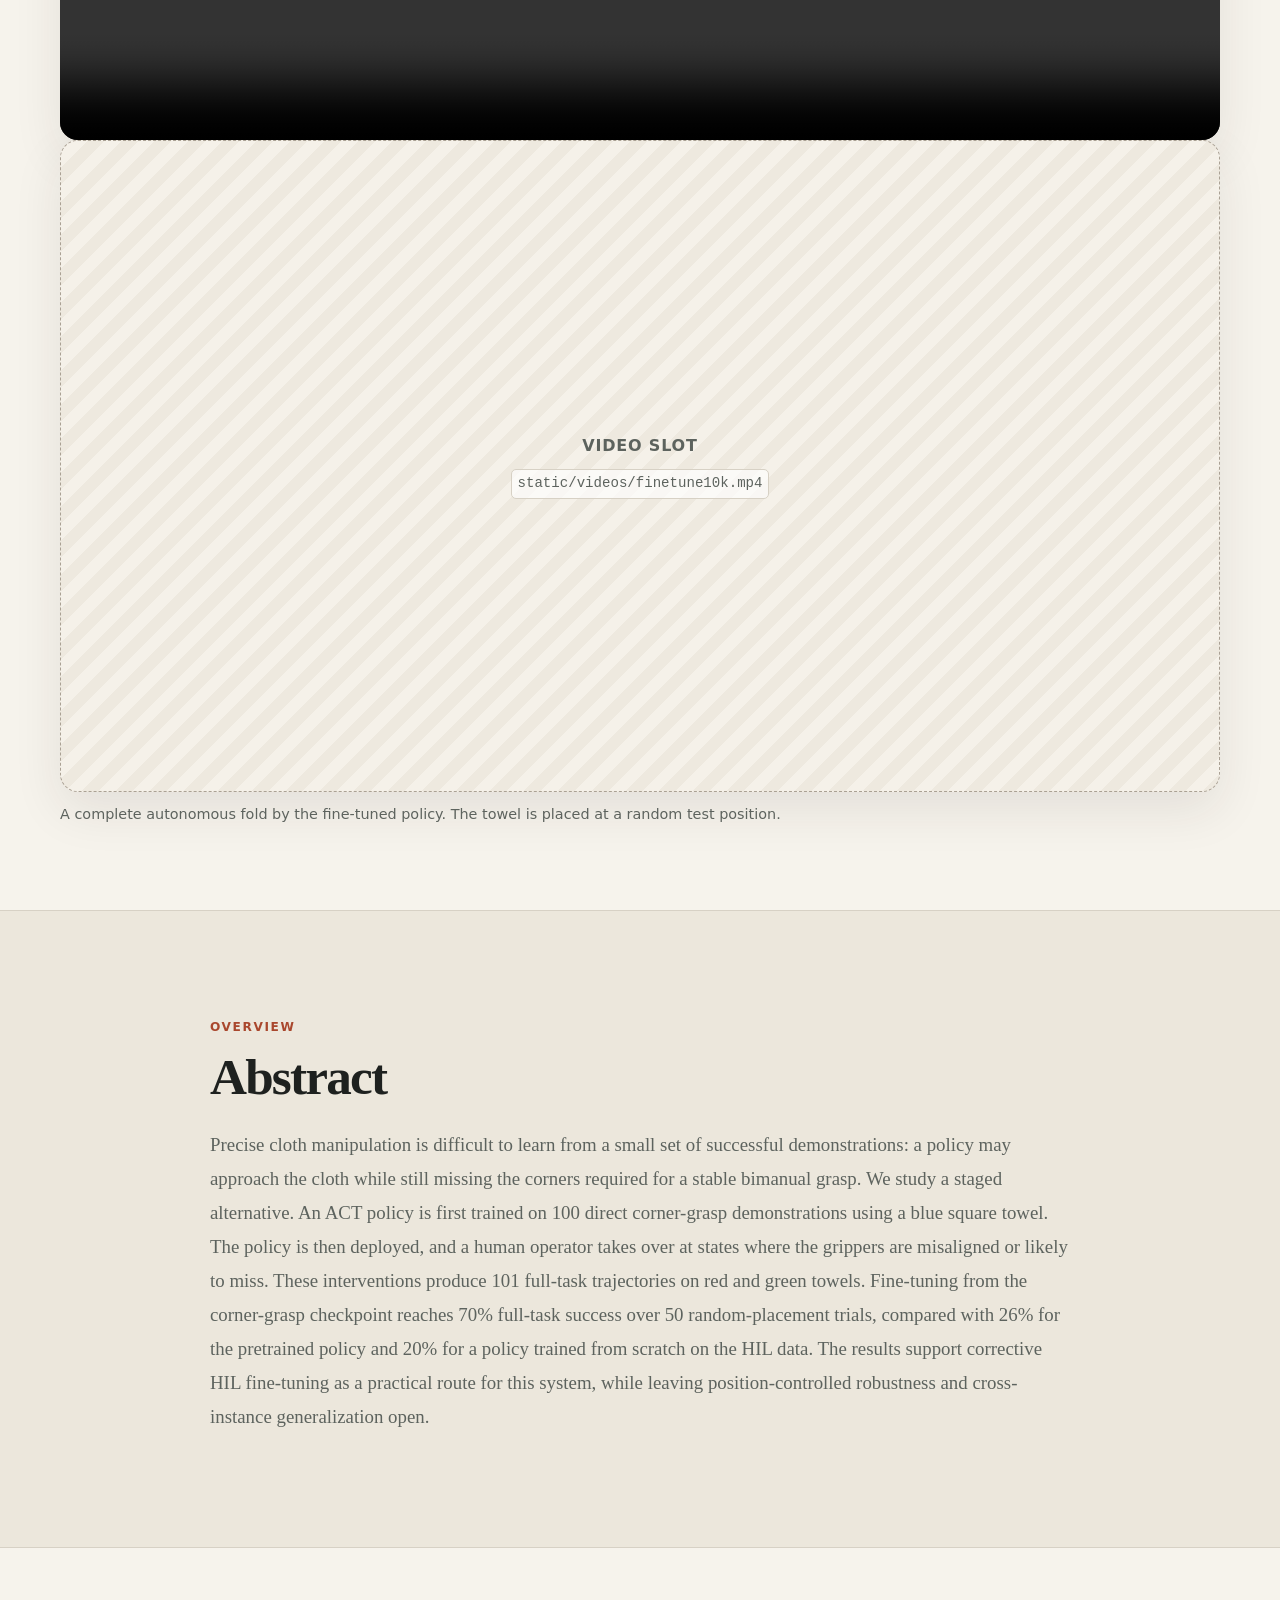
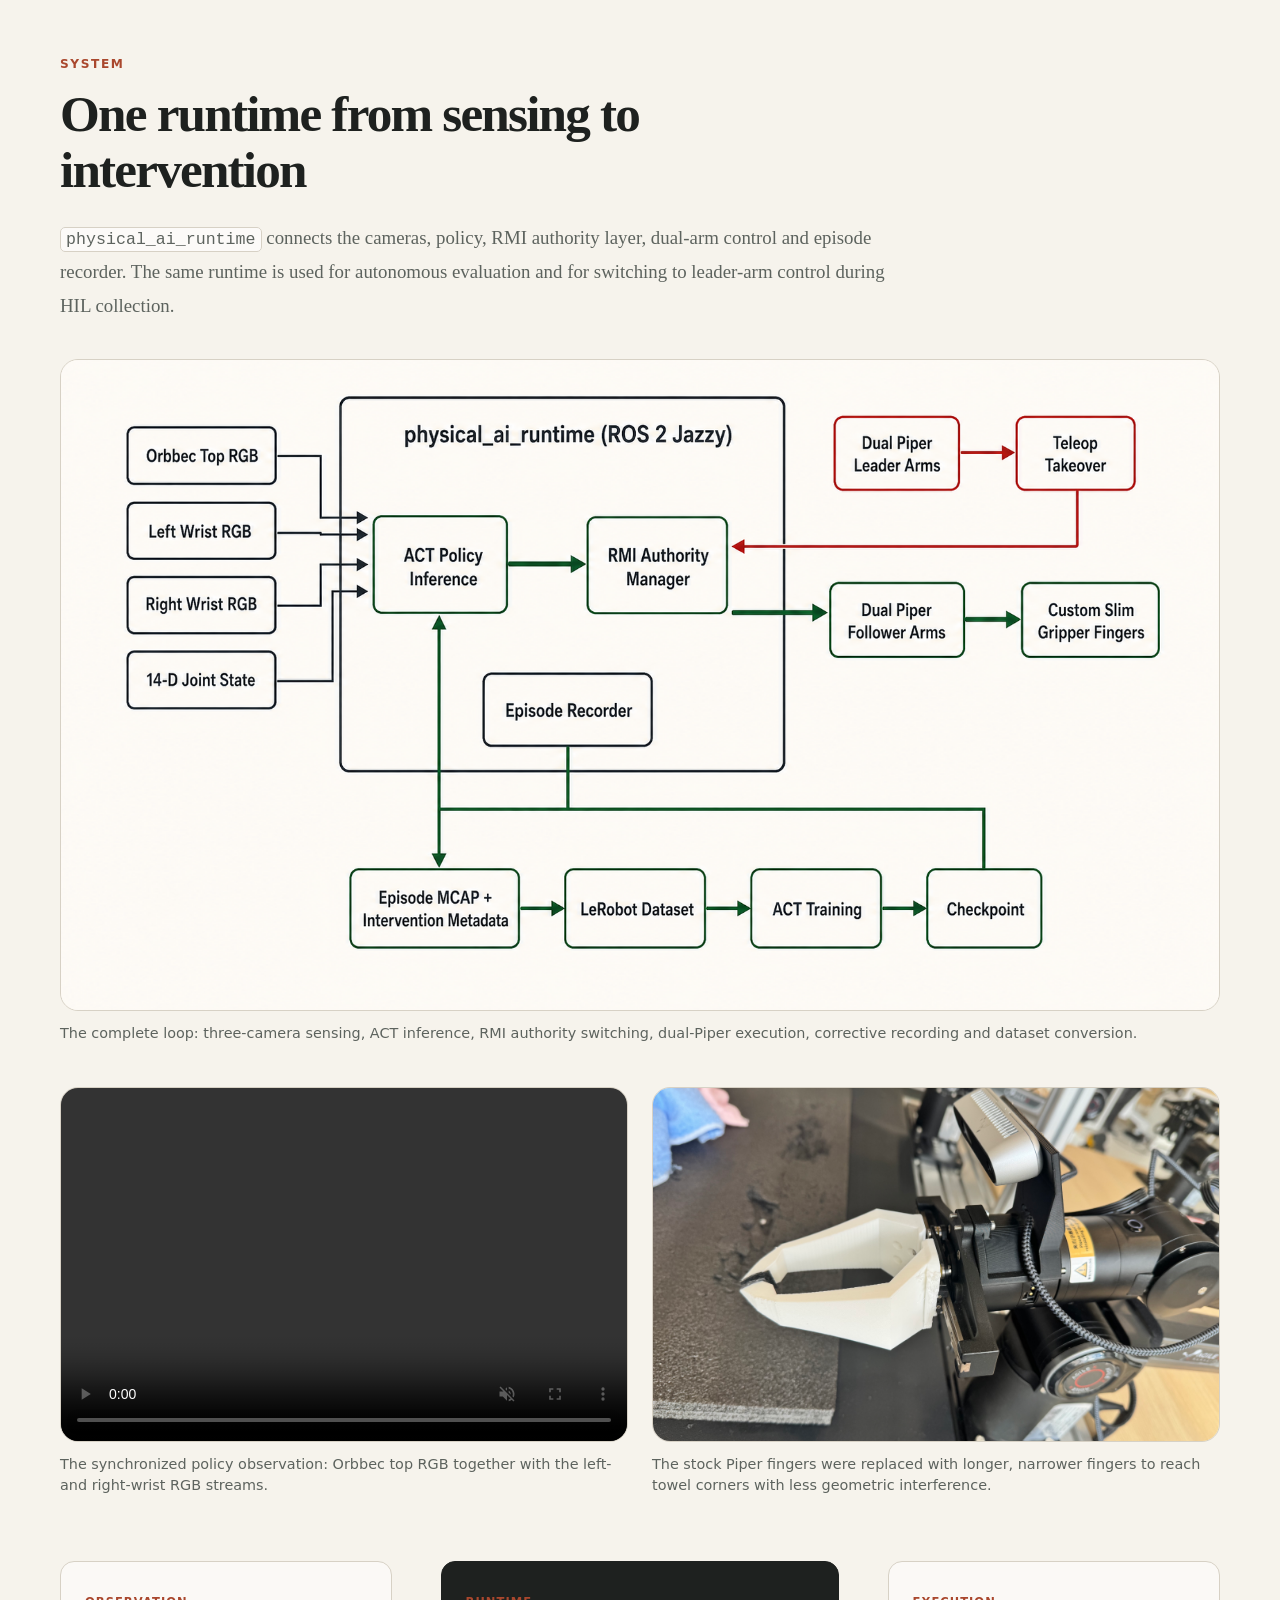
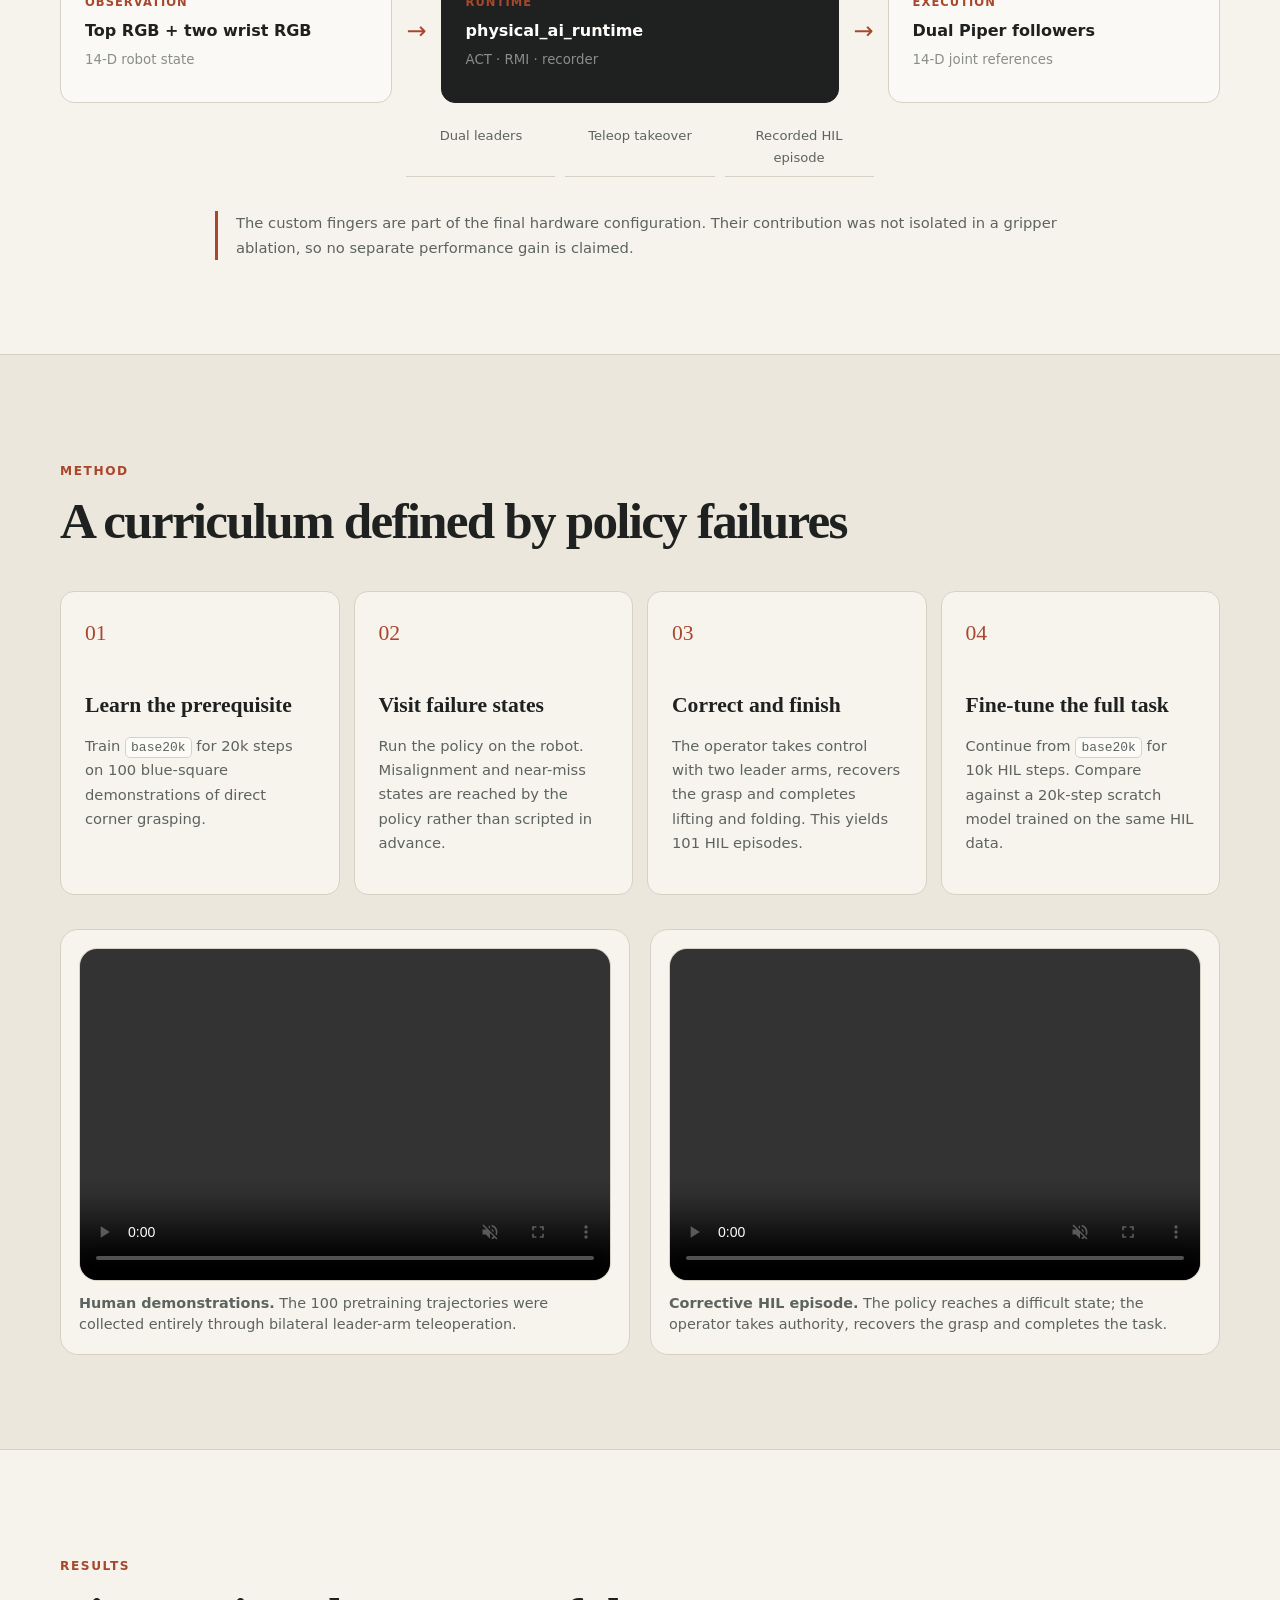
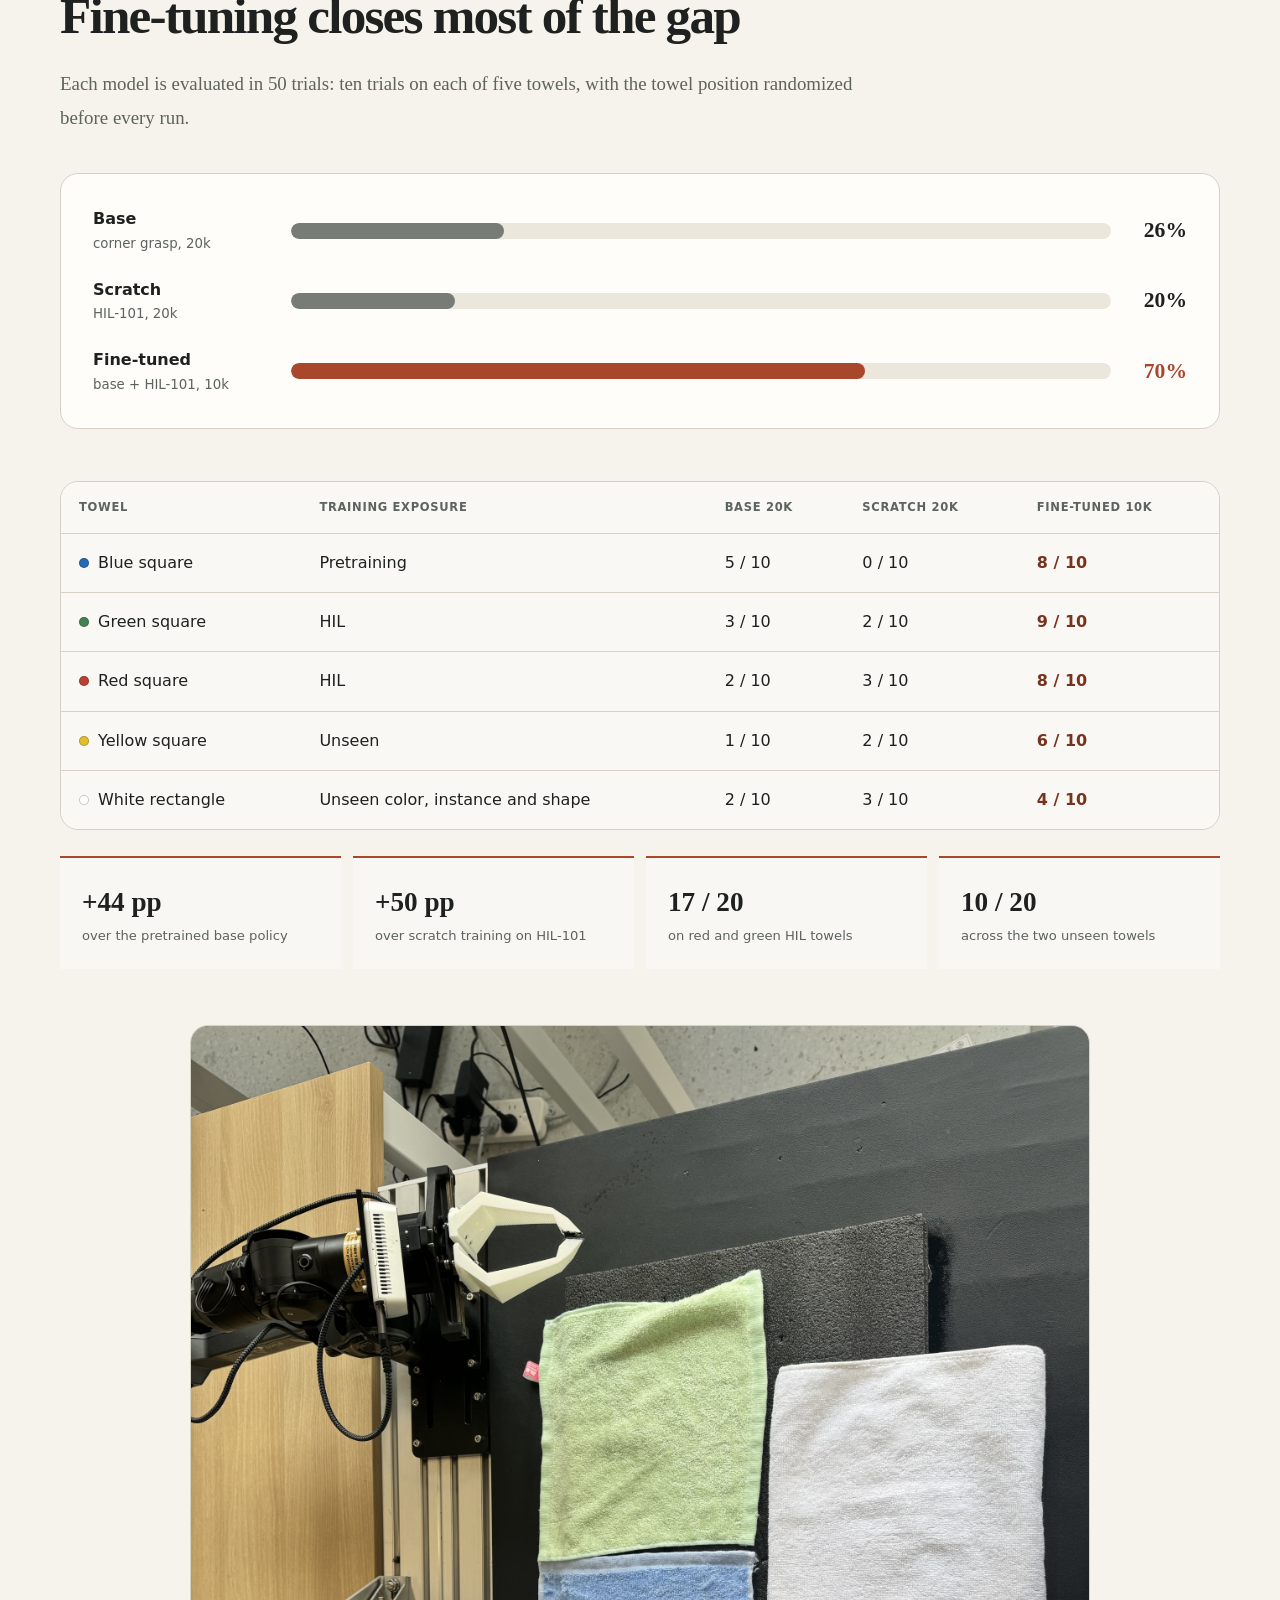
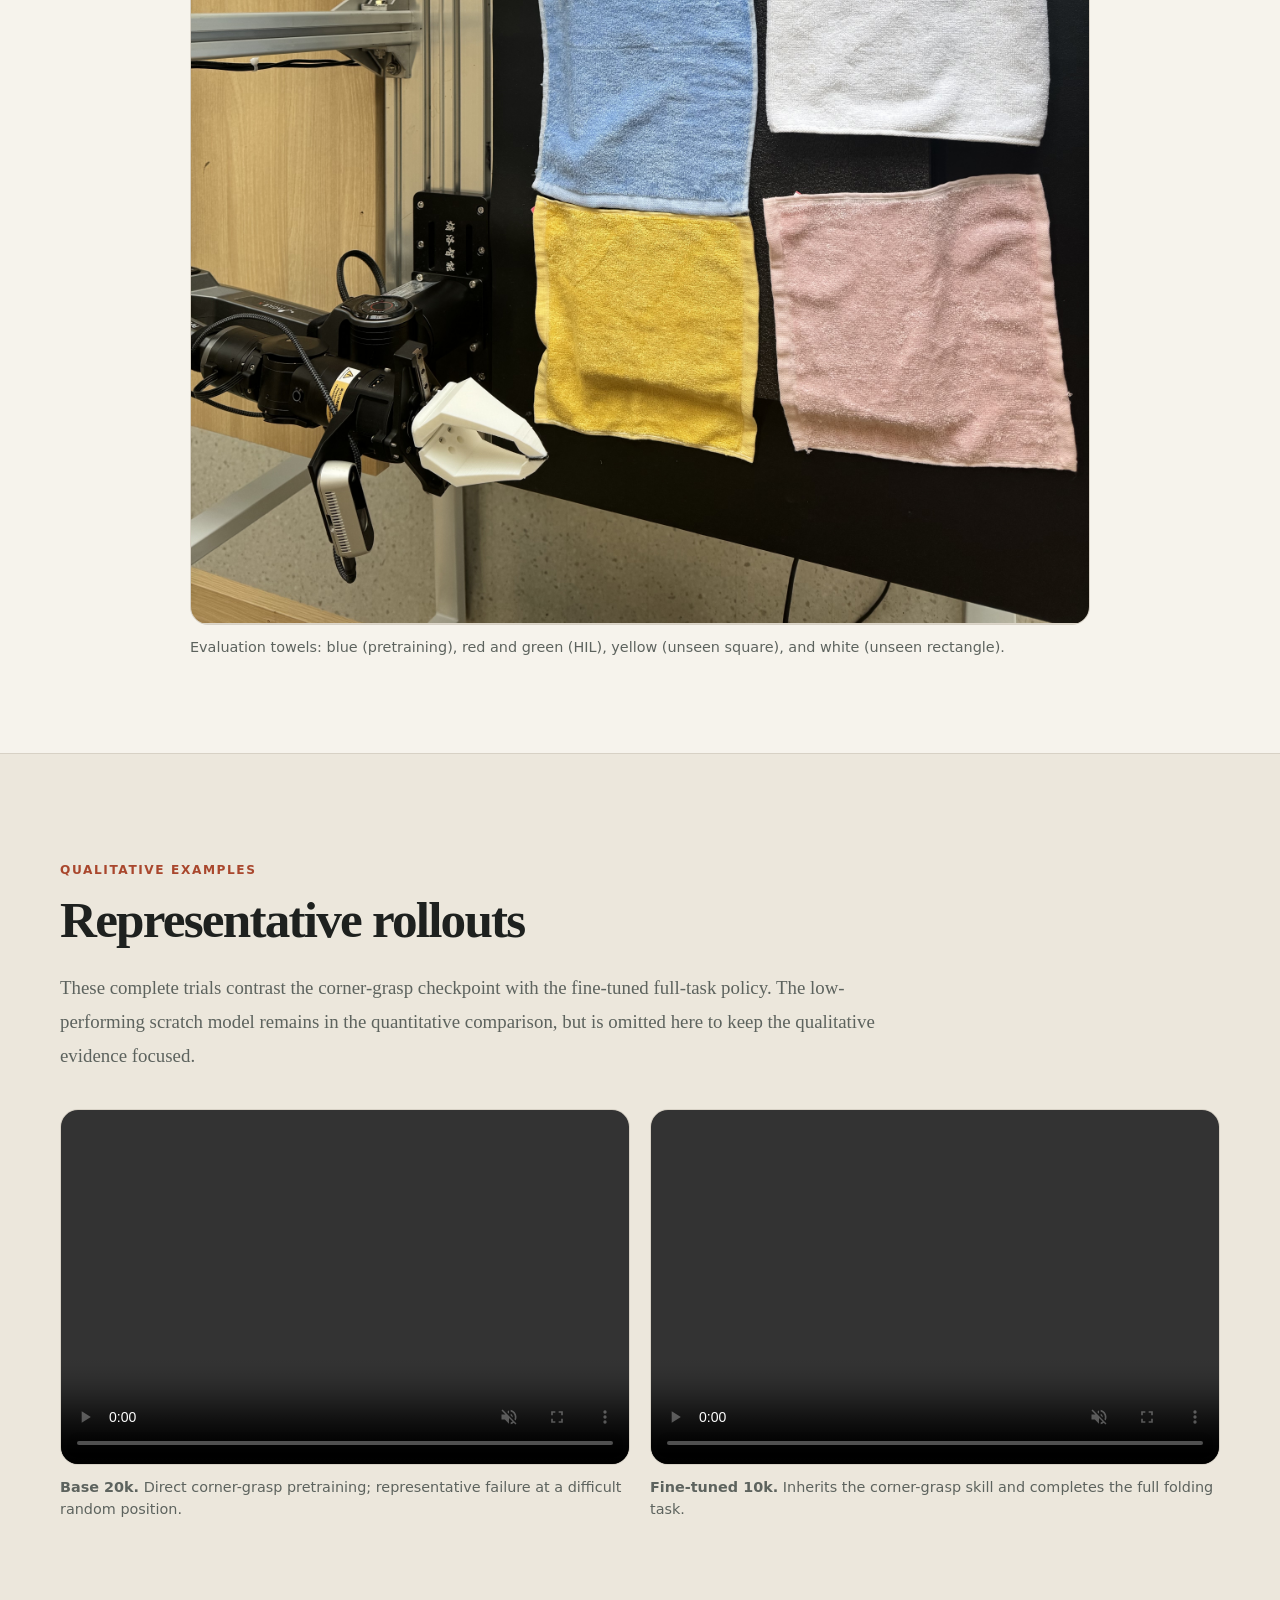
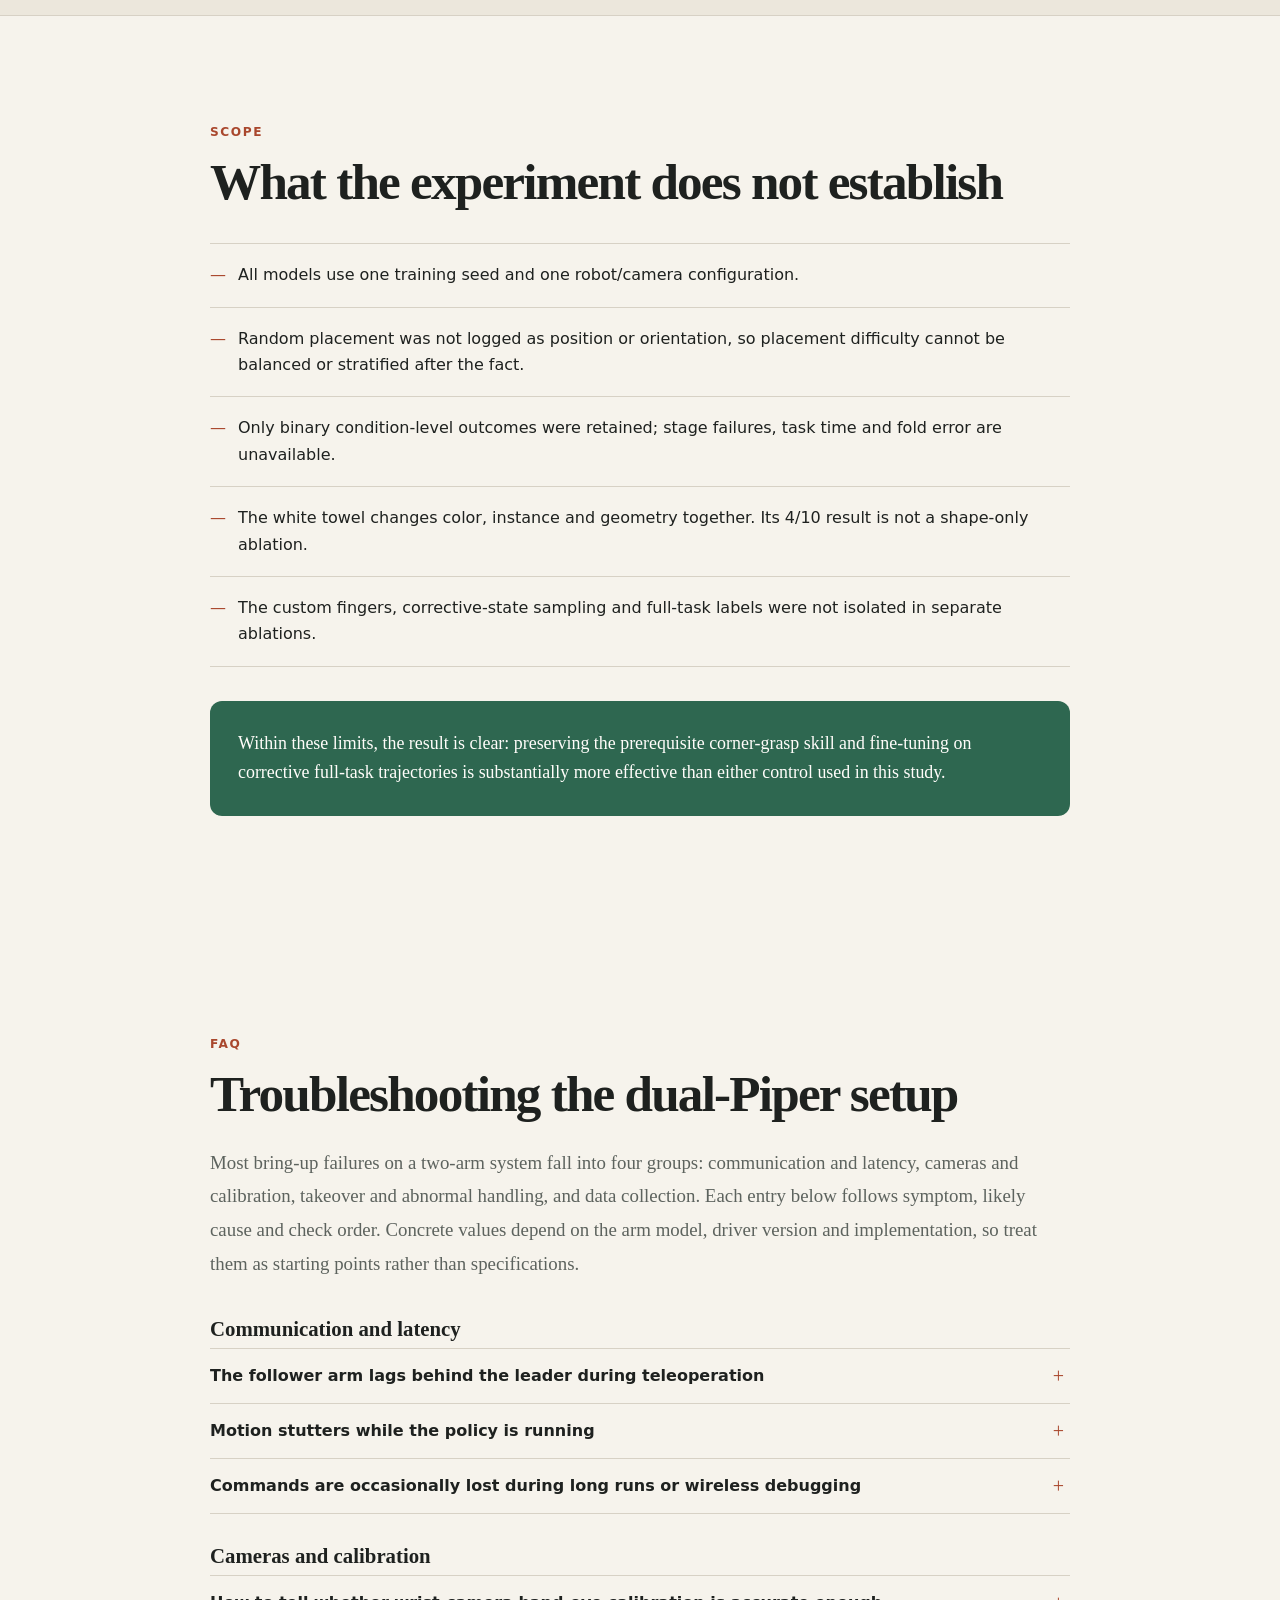
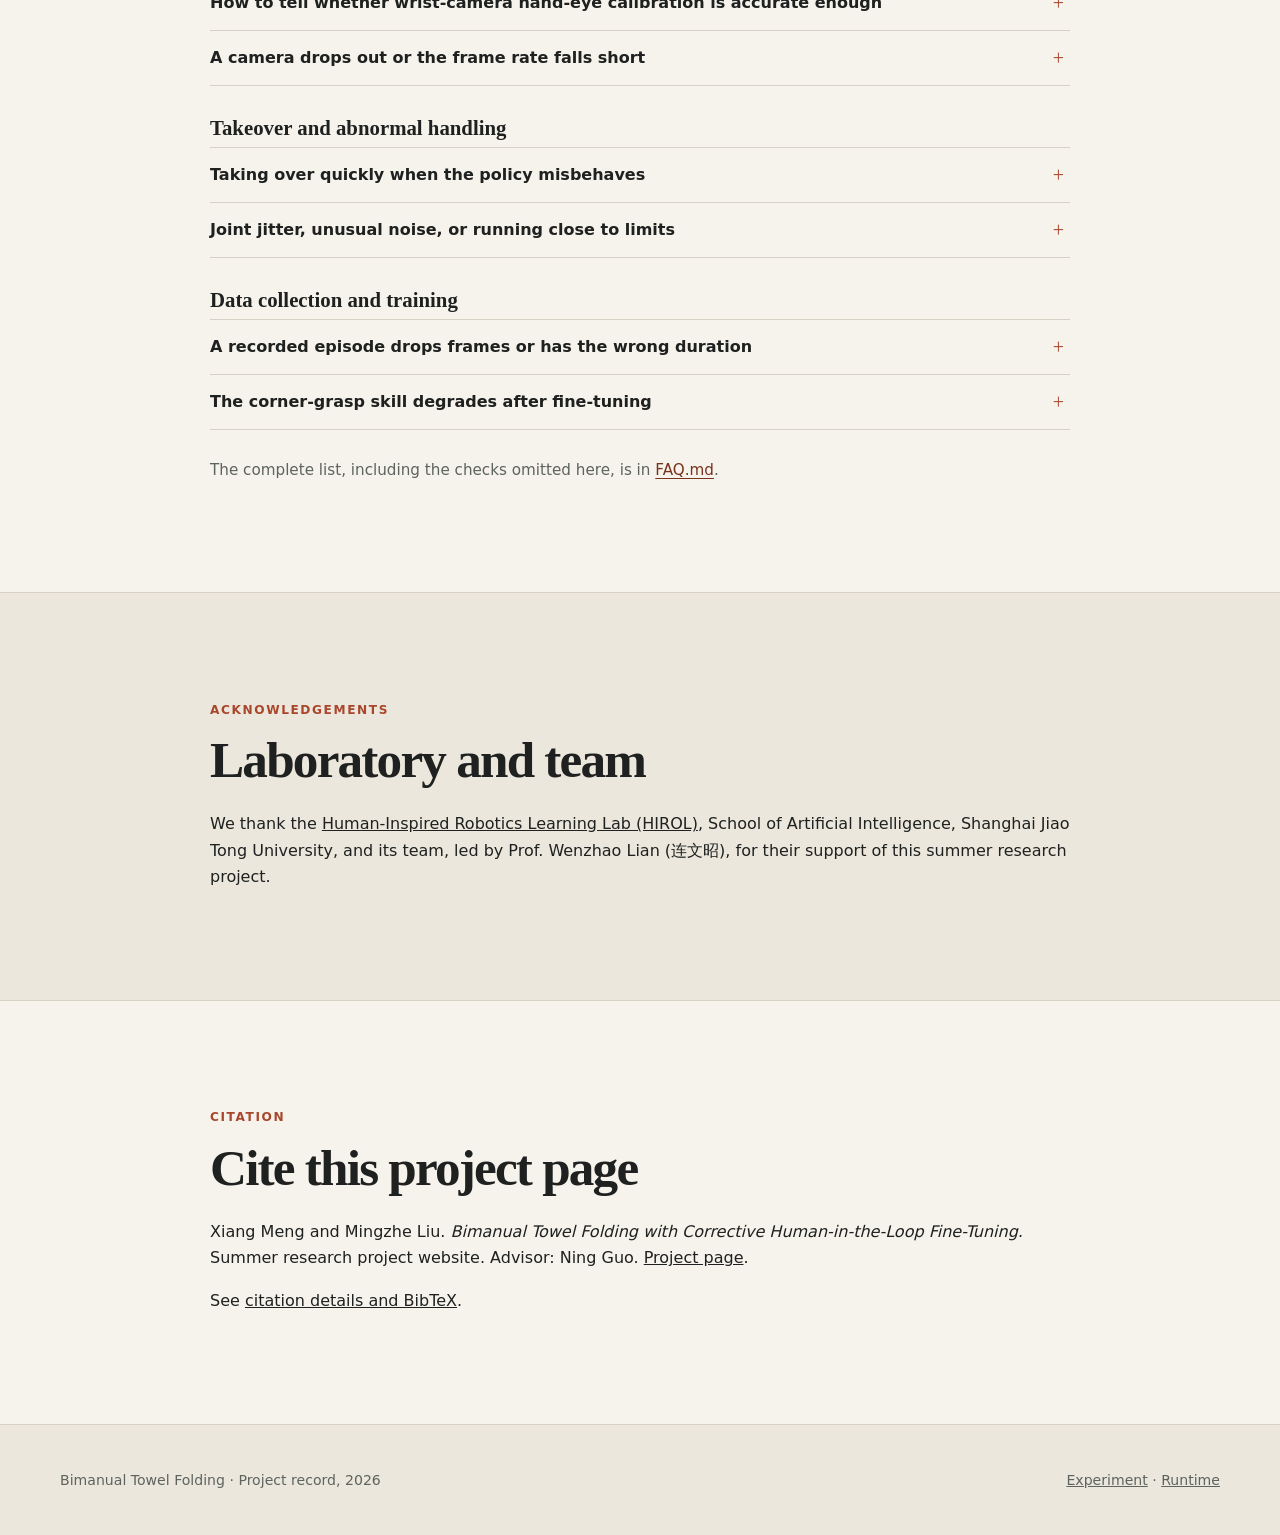
==== commit 418c1cb3: "feat: add collapsible FAQ section to both language pages Mirror the four FAQ groups from FAQ.md as c" ====
--- a/index.html
+++ b/index.html
@@ -27,6 +27,7 @@
         <a href="#method">Method</a>
         <a href="#results">Results</a>
         <a href="#media">Media</a>
+        <a href="#faq">FAQ</a>
       </div>
       <a class="language-switch" href="zh.html" lang="zh-CN" aria-label="切换到中文版">中文</a>
     </nav>
@@ -292,6 +293,168 @@
         <p class="closing-statement">Within these limits, the result is clear: preserving the prerequisite corner-grasp skill and fine-tuning on corrective full-task trajectories is substantially more effective than either control used in this study.</p>
       </div>
     </section>
+
+    <section class="paper-section" id="faq">
+      <div class="section-shell narrow">
+        <p class="section-kicker">FAQ</p>
+        <h2>Troubleshooting the dual-Piper setup</h2>
+        <p class="section-intro">Most bring-up failures on a two-arm system fall into four groups: communication and latency, cameras and calibration, takeover and abnormal handling, and data collection. Each entry below follows symptom, likely cause and check order. Concrete values depend on the arm model, driver version and implementation, so treat them as starting points rather than specifications.</p>
+
+        <div class="faq-groups">
+          <div class="faq-group">
+            <h3>Communication and latency</h3>
+
+            <details class="faq-item">
+              <summary>The follower arm lags behind the leader during teleoperation</summary>
+              <div class="faq-body">
+                <p><strong>Symptom.</strong> The follower responds late, trails when the leader accelerates, and keeps moving briefly after the operator stops.</p>
+                <p><strong>Likely cause.</strong> Delay or period jitter between leader-state reading, leader-to-follower mapping, command publication and driver execution. Queue backlog, inconsistent control periods or driver-side buffering also produce lag.</p>
+                <p><strong>Checks.</strong></p>
+                <ol>
+                  <li>Log the publish rate, timestamps and period jitter of both the leader-state and follower-command topics; compare them with the configured values.</li>
+                  <li>Measure the end-to-end delay from leader reading to follower execution to identify the dominant stage.</li>
+                  <li>Inspect ROS 2 QoS settings, application queues and driver buffers.</li>
+                  <li>Check CAN bus state and adjust CAN parameters where appropriate.</li>
+                </ol>
+              </div>
+            </details>
+
+            <details class="faq-item">
+              <summary>Motion stutters while the policy is running</summary>
+              <div class="faq-body">
+                <p><strong>Symptom.</strong> Execution is jerky or pauses periodically; the arm stops briefly and then resumes.</p>
+                <p><strong>Likely cause.</strong> Fluctuating inference time, an exhausted action queue, stale observations, recording and visualization competing for resources, or an unstable driver period.</p>
+                <p><strong>Checks.</strong></p>
+                <ol>
+                  <li>Record inference time, the interval between consecutive actions, observation timestamps and queue state. For action-chunk policies, check whether the chunk keeps covering the execution period.</li>
+                  <li>Compare measured inference time against the policy's action update requirement before tuning the model or the scheduler.</li>
+                  <li>Move episode recording, preview and high-frequency logging out of the critical control loop.</li>
+                  <li>Check observation lag, especially the interval between image, joint state and action execution.</li>
+                </ol>
+              </div>
+            </details>
+
+            <details class="faq-item">
+              <summary>Commands are occasionally lost during long runs or wireless debugging</summary>
+              <div class="faq-body">
+                <p><strong>Symptom.</strong> A visible jump or brief stall appears after the system has been running for a while, with no explicit error in the log; motion stutters intermittently over a wireless link.</p>
+                <p><strong>Likely cause.</strong> Cabling or power problems, CAN errors, packet loss, node overload, or missing timeout handling after communication loss.</p>
+                <p><strong>Checks.</strong></p>
+                <ol>
+                  <li>Check CAN, USB and network connections, cable fixation and power supply against the device requirements.</li>
+                  <li>Inspect CAN driver state, error counters, timeout logs and node restart records instead of inferring the cause from motion alone.</li>
+                  <li>During wireless debugging, measure network latency, jitter and loss; use a wired link for baseline tests where possible.</li>
+                  <li>Verify that a communication timeout triggers a validated stop or motion limit rather than continued execution of stale commands.</li>
+                </ol>
+              </div>
+            </details>
+          </div>
+
+          <div class="faq-group">
+            <h3>Cameras and calibration</h3>
+
+            <details class="faq-item">
+              <summary>How to tell whether wrist-camera hand-eye calibration is accurate enough</summary>
+              <div class="faq-body">
+                <p><strong>Symptom.</strong> The policy reaches roughly the right location but misses or grasps off-centre, and the two arms behave differently.</p>
+                <p><strong>Likely cause.</strong> Extrinsic error between the camera and the end effector, or a change in bracket, mounting pose or cable routing during motion.</p>
+                <p><strong>Checks.</strong></p>
+                <ol>
+                  <li><strong>Checkerboard validation.</strong> Place the board inside the wrist camera's field of view, move the end effector above the corresponding target using the calibration result, and check the actual alignment of the tool centre point.</li>
+                  <li><strong>Mounting stability.</strong> Check bracket rigidity and whether the cable pulls on the camera across the full motion range. Re-calibrate if the mounting pose has changed; otherwise re-verify the extrinsic with the board.</li>
+                  <li><strong>Both arms separately.</strong> Calibrate and verify the left and right cameras independently; do not assume symmetric structure or identical mounting error.</li>
+                </ol>
+              </div>
+            </details>
+
+            <details class="faq-item">
+              <summary>A camera drops out or the frame rate falls short</summary>
+              <div class="faq-body">
+                <p><strong>Symptom.</strong> One view goes black during a run, or the frame rate drops noticeably once three cameras start together.</p>
+                <p><strong>Likely cause.</strong> Insufficient USB bandwidth or power.</p>
+                <p><strong>Checks.</strong></p>
+                <ol>
+                  <li>Inspect the USB topology, for example with <code>lsusb -t</code> on Linux.</li>
+                  <li>Disable streams the task does not need, such as depth and infrared; if the policy uses RGB only, confirm no extra stream is enabled by default.</li>
+                  <li>Check the frame rate, resolution, USB error log and driver state of each camera, starting the cameras one at a time for comparison.</li>
+                </ol>
+              </div>
+            </details>
+          </div>
+
+          <div class="faq-group">
+            <h3>Takeover and abnormal handling</h3>
+
+            <details class="faq-item">
+              <summary>Taking over quickly when the policy misbehaves</summary>
+              <div class="faq-body">
+                <p><strong>Symptom.</strong> The policy moves in the wrong direction, approaches the table or another obstacle, or continues its sequence after a failed grasp.</p>
+                <p><strong>Likely cause.</strong> The current state lies outside the training distribution, the observation is abnormal, or the policy is weak in that phase of the task.</p>
+                <p><strong>Checks.</strong></p>
+                <ol>
+                  <li>Press the emergency stop immediately for an imminent collision or pinch hazard; routine correction should go through the validated authority switch into teleoperation.</li>
+                  <li>Before each run, confirm the e-stop and takeover entries work, and that the switching condition between autonomous and teleoperated control is explicit.</li>
+                  <li>Human corrections are useful training data, but mark the boundary between autonomous execution and human takeover, and check timestamps, observations and actions. Segments with severe gaps, misalignment or safety anomalies should not be used as valid samples.</li>
+                </ol>
+              </div>
+            </details>
+
+            <details class="faq-item">
+              <summary>Joint jitter, unusual noise, or running close to limits</summary>
+              <div class="faq-body">
+                <p><strong>Symptom.</strong> Joints jitter or make noise, show a position error, or the arm frequently works near its joint limits.</p>
+                <p><strong>Likely cause.</strong> Mechanical interference, loose mounting, driver alarms, abnormal feedback, unsuitable control parameters, a zero offset, or an unreasonable working range.</p>
+                <p><strong>Checks.</strong></p>
+                <ol>
+                  <li>Stop the autonomous task and read the logs for overload or collision records.</li>
+                  <li>Inspect the structure, mounting and motion range for interference, looseness or cable snagging.</li>
+                  <li>After a collision or abnormal external force, check the zero point and positioning accuracy following the maintenance procedure; do not modify zero parameters without confirmation.</li>
+                </ol>
+              </div>
+            </details>
+          </div>
+
+          <div class="faq-group">
+            <h3>Data collection and training</h3>
+
+            <details class="faq-item">
+              <summary>A recorded episode drops frames or has the wrong duration</summary>
+              <div class="faq-body">
+                <p><strong>Symptom.</strong> Playback jumps, actions are interrupted, the duration does not match the expectation, or part of the data is missing.</p>
+                <p><strong>Likely cause.</strong> The recorder competes with the control process, disk writes block, topics are sampled at different rates, or messages are dropped during collection and conversion.</p>
+                <p><strong>Checks.</strong></p>
+                <ol>
+                  <li>Write to a local SSD rather than a network drive with unstable write performance.</li>
+                  <li>Restrict the recorded topics; exclude debug topics, point clouds and extra image streams.</li>
+                  <li>Compare duration, intervals, missing ratio and observation–action correspondence against the expected sampling rates.</li>
+                  <li>If frames are assembled at a unified timestamp, check that all required observations and actions are present; different topic rates alone do not prove frame loss.</li>
+                  <li>Replay abnormal episodes to locate the stage. Discard or flag unrecoverable gaps instead of masking them with reconstructed timestamps.</li>
+                </ol>
+              </div>
+            </details>
+
+            <details class="faq-item">
+              <summary>The corner-grasp skill degrades after fine-tuning</summary>
+              <div class="faq-body">
+                <p><strong>Symptom.</strong> Full-task success improves, but the policy fails more often than before fine-tuning in situations that require grasping a towel corner first.</p>
+                <p><strong>Likely cause.</strong> Too few corner-grasp samples, a shift in the training distribution, or an unsuitable learning rate and step count.</p>
+                <p><strong>Checks.</strong></p>
+                <ol>
+                  <li>Measure corner-grasp success separately from full-task success.</li>
+                  <li>Compare failures before and after fine-tuning to locate the stage: detecting the corner, approaching, closing the gripper, or lifting the cloth.</li>
+                  <li>Add targeted samples that must complete a corner grasp, covering different towel colours, positions and shapes.</li>
+                  <li>Check the phase distribution, duplicate samples and data quality in the fine-tuning set.</li>
+                  <li>Keep the pre-fine-tuning checkpoint and compare learning rate, step count and data mix. A full-task gain with a corner-grasp loss should be reported as an explicit trade-off rather than summarised by a single success rate.</li>
+                </ol>
+              </div>
+            </details>
+          </div>
+        </div>
+
+        <p class="faq-more">The complete list, including the checks omitted here, is in <a href="FAQ.md">FAQ.md</a>.</p>
+      </div>
+    </section>
+
     <section class="paper-section muted" id="acknowledgements">
       <div class="section-shell narrow">
         <p class="section-kicker">Acknowledgements</p>
--- a/static/css/index.css
+++ b/static/css/index.css
@@ -826,3 +826,123 @@
   margin-top: 12px;
   color: var(--ink);
 }
+
+/* FAQ: collapsible troubleshooting entries */
+.faq-groups {
+  margin-top: 34px;
+  display: grid;
+  gap: 30px;
+}
+
+.faq-group h3 {
+  margin: 0 0 6px;
+  font-family: Georgia, "Times New Roman", serif;
+  font-size: 1.3rem;
+  line-height: 1.2;
+}
+
+.faq-item {
+  border-bottom: 1px solid var(--line);
+}
+
+.faq-item:first-of-type {
+  border-top: 1px solid var(--line);
+}
+
+.faq-item summary {
+  position: relative;
+  padding: 15px 34px 15px 0;
+  color: var(--ink);
+  font-size: 1rem;
+  font-weight: 600;
+  line-height: 1.5;
+  cursor: pointer;
+  list-style: none;
+}
+
+.faq-item summary::-webkit-details-marker {
+  display: none;
+}
+
+.faq-item summary::after {
+  content: "+";
+  position: absolute;
+  top: 50%;
+  right: 6px;
+  transform: translateY(-50%);
+  color: var(--accent);
+  font-family: Georgia, "Times New Roman", serif;
+  font-size: 1.25rem;
+  font-weight: 400;
+  line-height: 1;
+}
+
+.faq-item[open] summary::after {
+  content: "\2212";
+}
+
+.faq-item summary:hover {
+  color: var(--accent-dark);
+}
+
+.faq-item summary:focus-visible {
+  outline: 2px solid var(--accent);
+  outline-offset: 3px;
+}
+
+.faq-body {
+  padding: 2px 0 20px;
+  color: var(--muted);
+  font-size: 0.96rem;
+  line-height: 1.75;
+}
+
+.faq-body p {
+  margin: 0 0 10px;
+}
+
+.faq-body p:last-child {
+  margin-bottom: 0;
+}
+
+.faq-body strong {
+  color: var(--ink);
+  font-weight: 700;
+}
+
+.faq-body ol,
+.faq-body ul {
+  margin: 4px 0 0;
+  padding-left: 1.35em;
+}
+
+.faq-body li {
+  margin-bottom: 7px;
+}
+
+.faq-body li:last-child {
+  margin-bottom: 0;
+}
+
+.faq-more {
+  margin-top: 28px;
+  font-size: 0.95rem;
+  color: var(--muted);
+}
+
+.faq-more a {
+  color: var(--accent-dark);
+  text-decoration: underline;
+  text-underline-offset: 3px;
+}
+
+@media (max-width: 900px) {
+  .nav-links {
+    gap: 0.9rem;
+    font-size: 0.84rem;
+  }
+}
+
+#faq h2 {
+  text-wrap: balance;
+}
